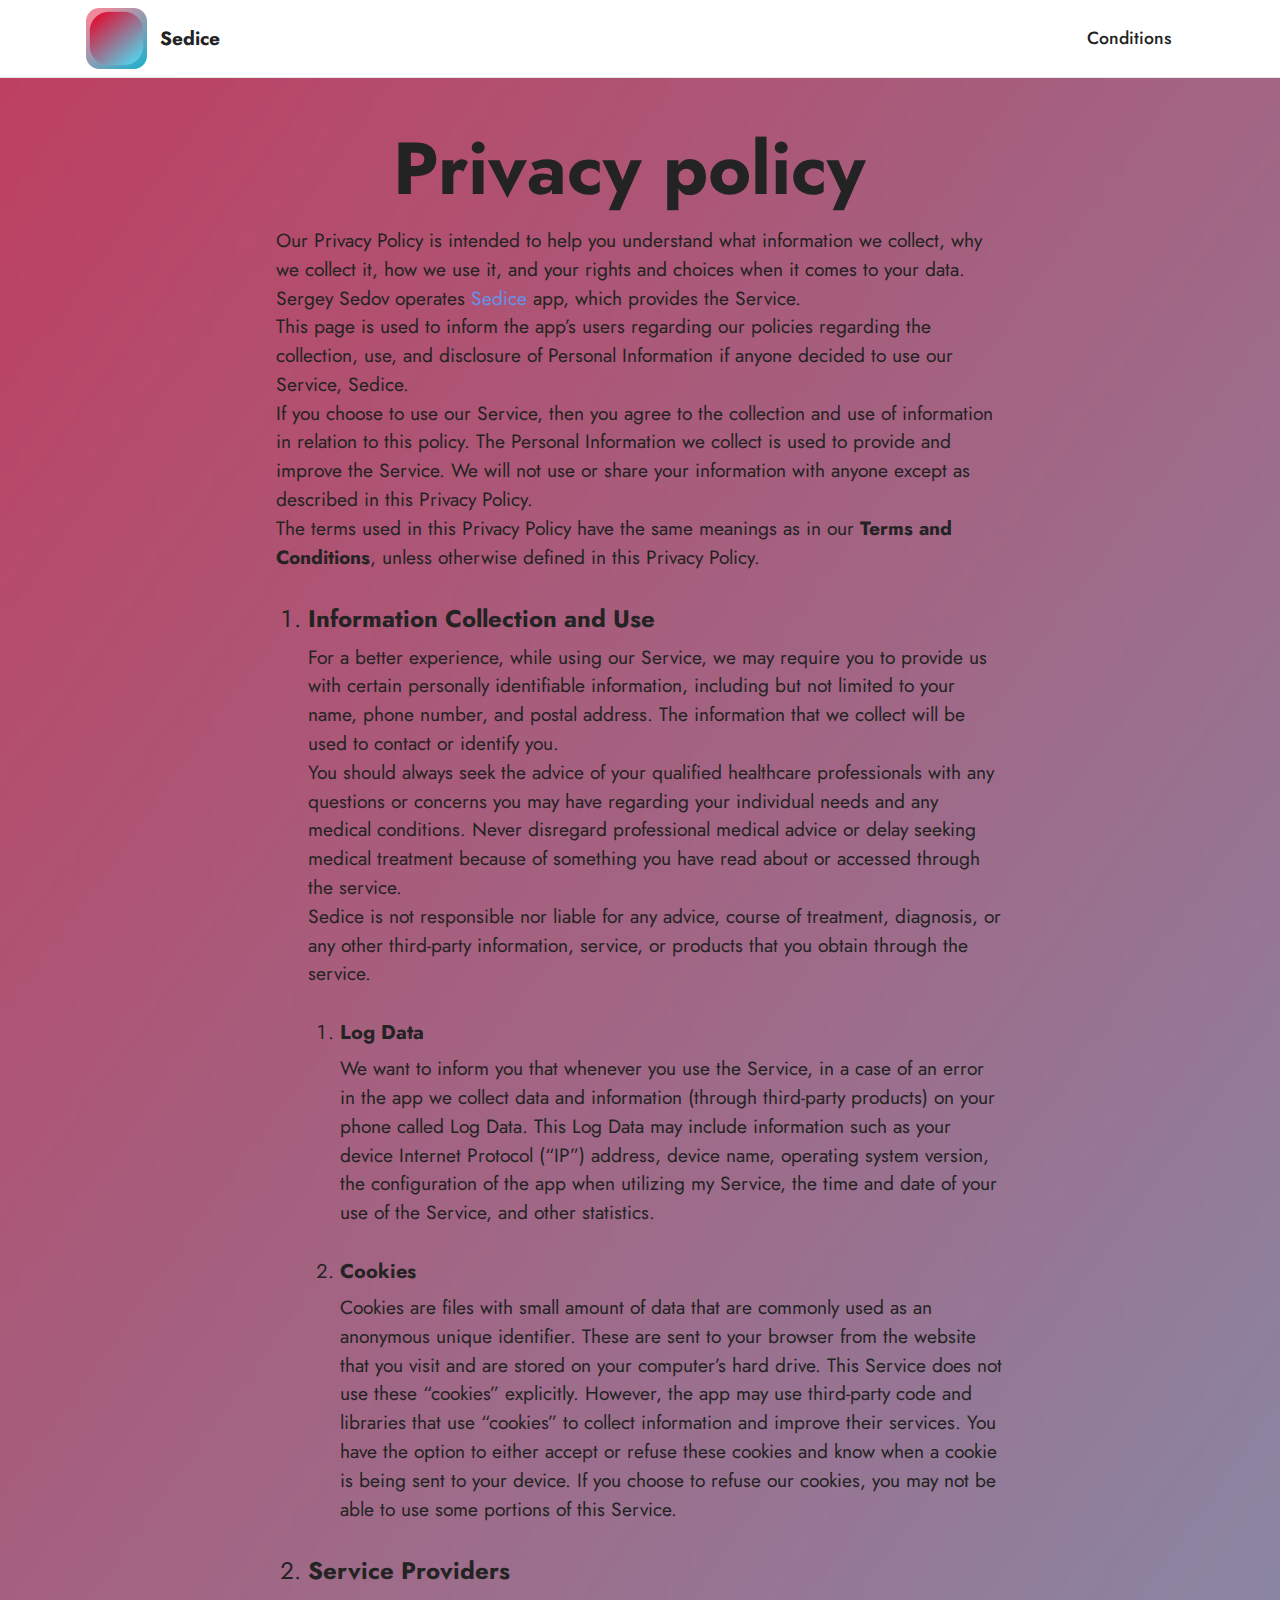
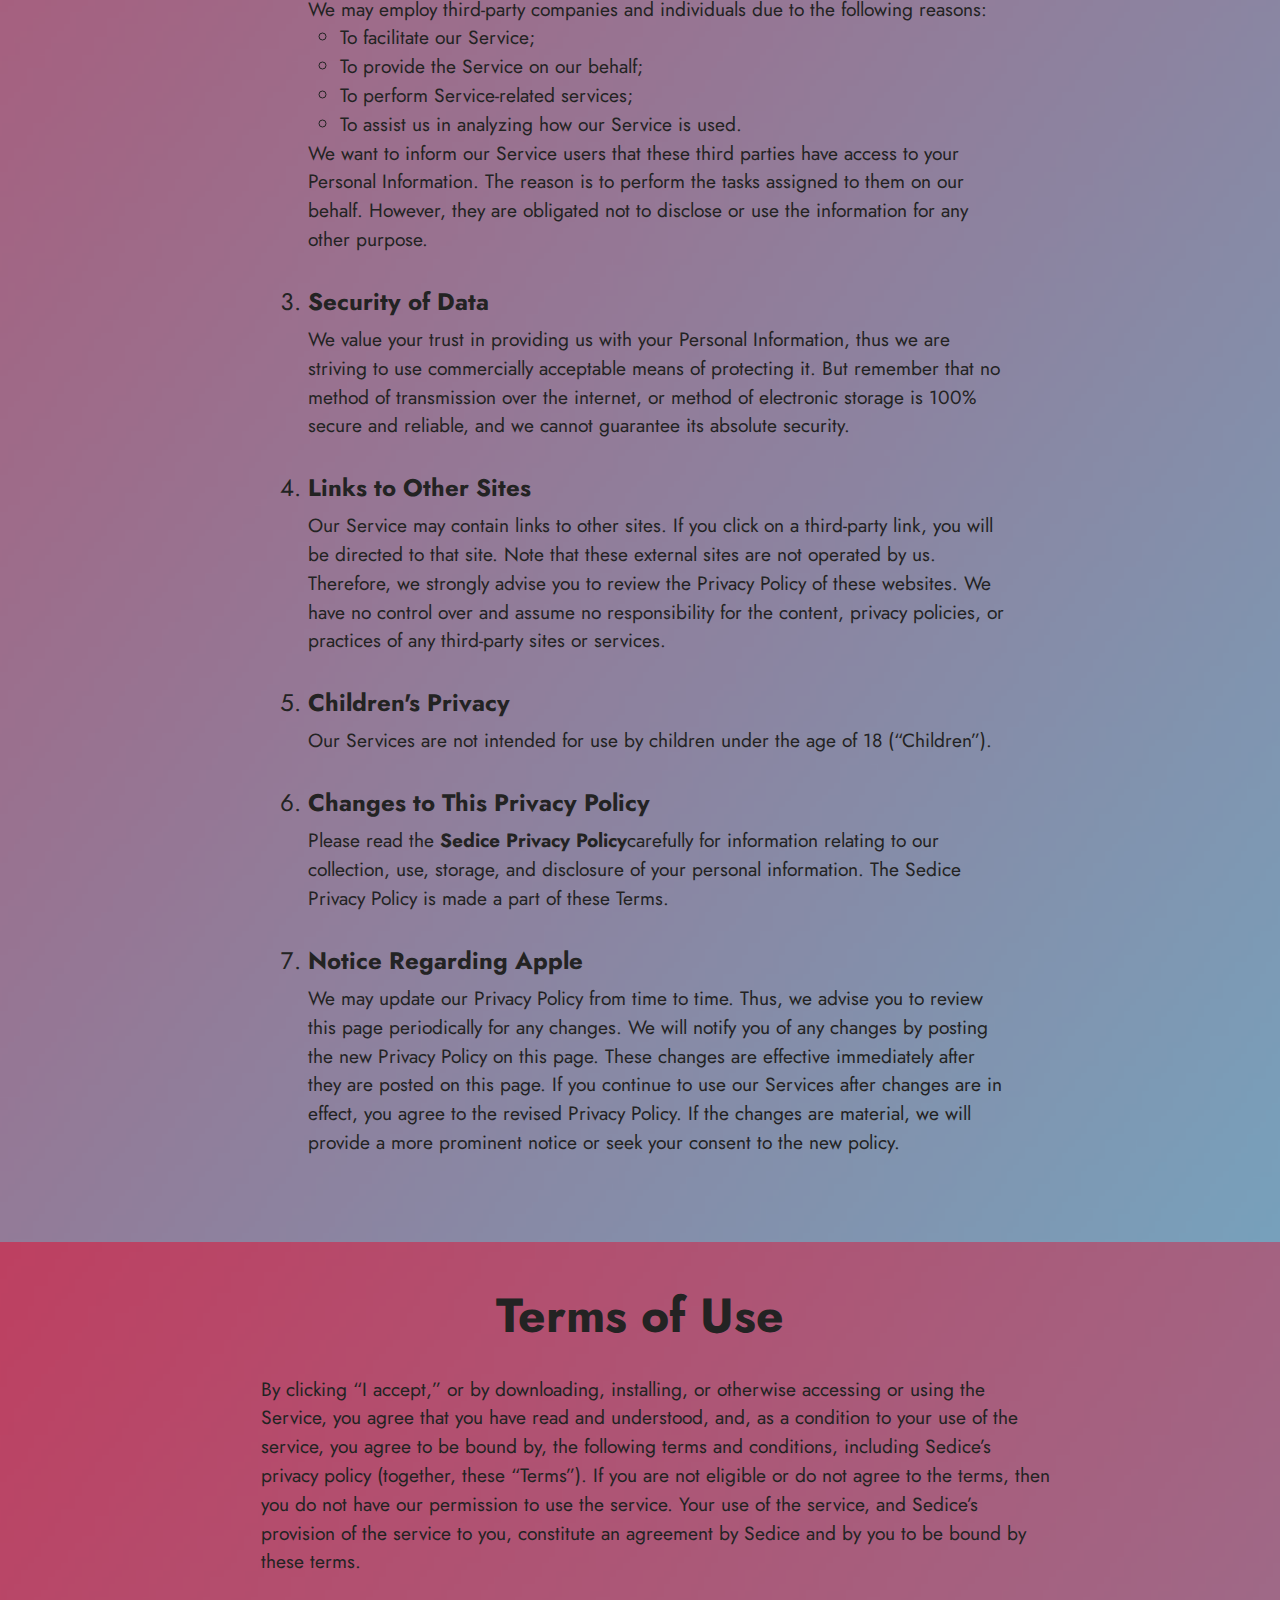
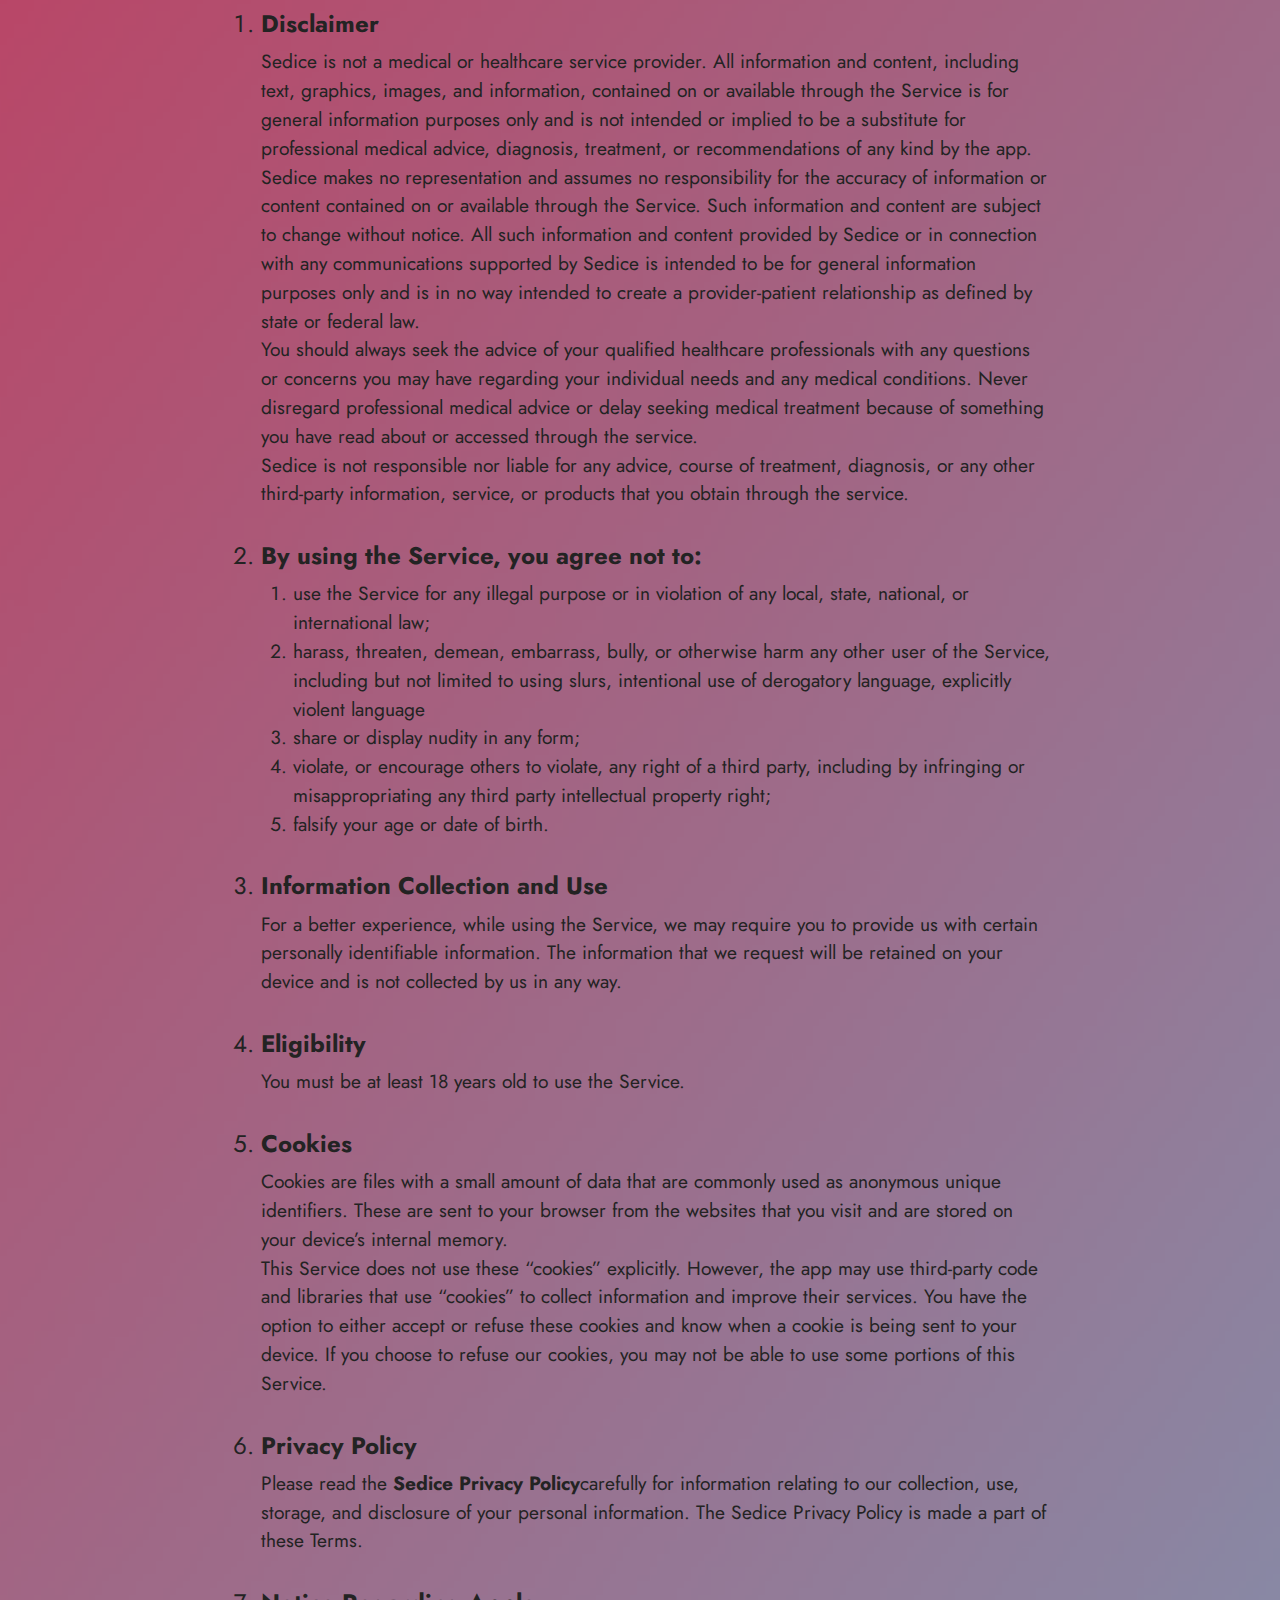
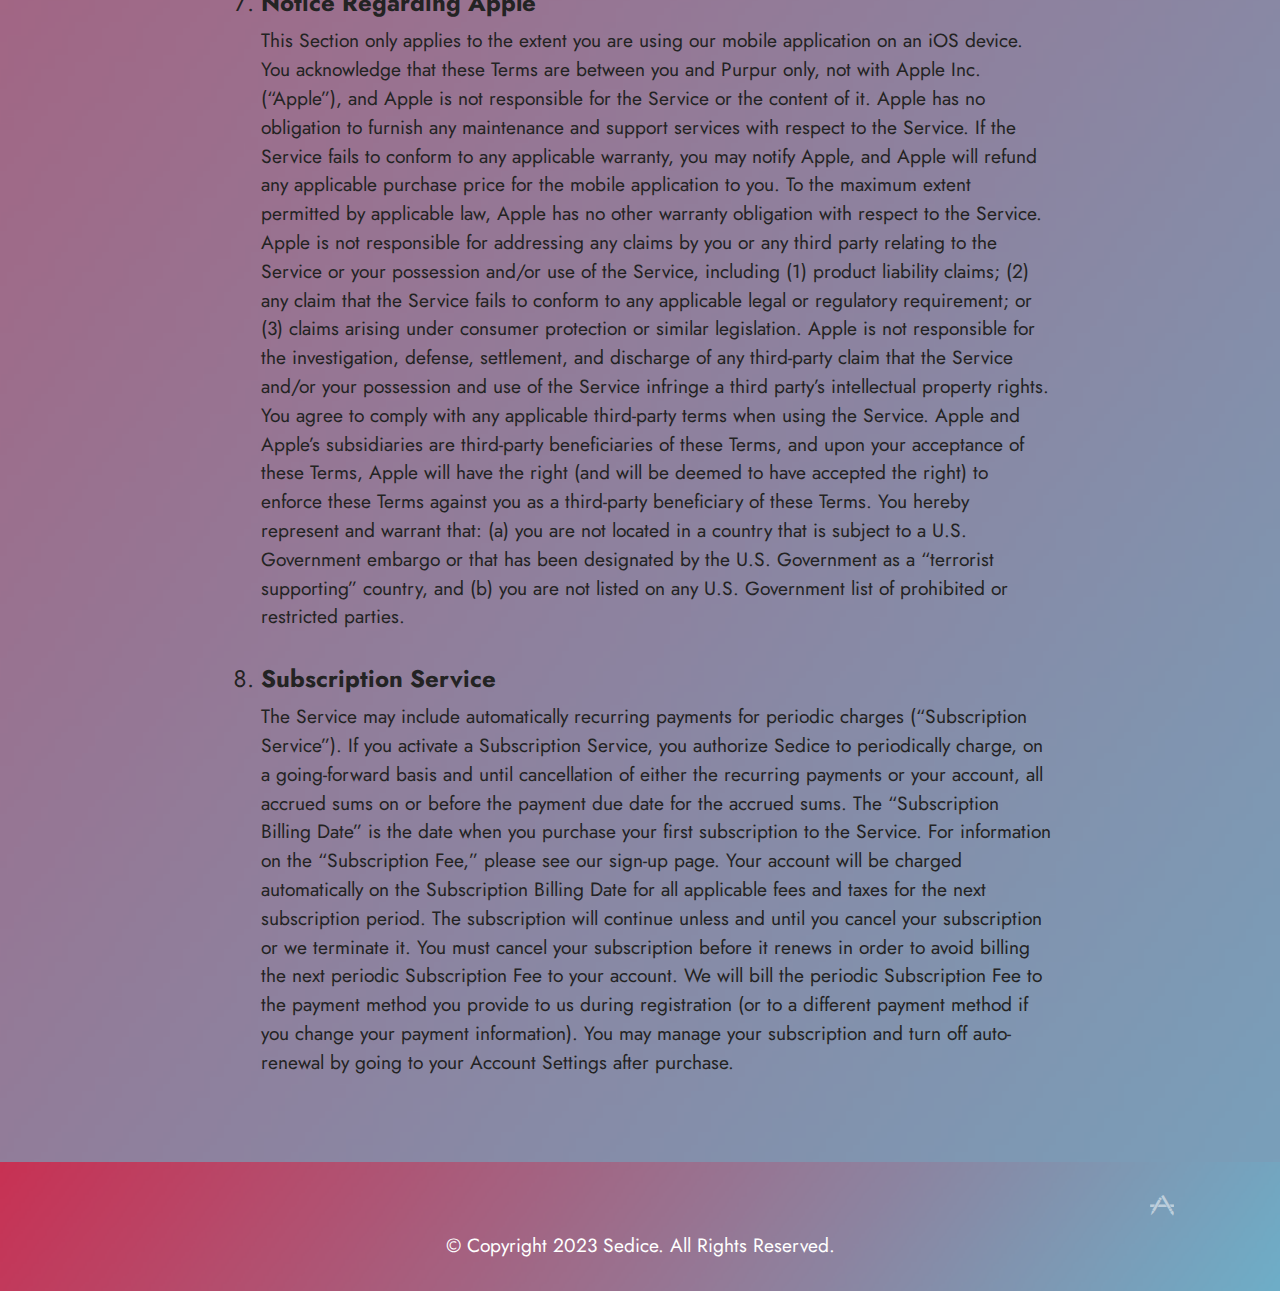
==== conditions.html @ 43616548 "add conditions" ====
<!DOCTYPE html>
<html  >
<head>
  <!-- Site made with Mobirise Website Builder v5.6.11, https://mobirise.com -->
  <meta charset="UTF-8">
  <meta http-equiv="X-UA-Compatible" content="IE=edge">
  <meta name="generator" content="Mobirise v5.6.11, mobirise.com">
  <meta name="twitter:card" content="summary_large_image"/>
  <meta name="twitter:image:src" content="">
  <meta property="og:image" content="">
  <meta name="twitter:title" content="Privacy">
  <meta name="viewport" content="width=device-width, initial-scale=1, minimum-scale=1">
  <link rel="shortcut icon" href="assets/images/appicon-128x128.png" type="image/x-icon">
  <meta name="description" content="">
  
  
  <title>Privacy</title>
  <link rel="stylesheet" href="assets/bootstrap/css/bootstrap.min.css">
  <link rel="stylesheet" href="assets/bootstrap/css/bootstrap-grid.min.css">
  <link rel="stylesheet" href="assets/bootstrap/css/bootstrap-reboot.min.css">
  <link rel="stylesheet" href="assets/parallax/jarallax.css">
  <link rel="stylesheet" href="assets/dropdown/css/style.css">
  <link rel="stylesheet" href="assets/socicon/css/styles.css">
  <link rel="stylesheet" href="assets/theme/css/style.css">
  <link rel="preload" href="https://fonts.googleapis.com/css?family=Jost:100,200,300,400,500,600,700,800,900,100i,200i,300i,400i,500i,600i,700i,800i,900i&display=swap" as="style" onload="this.onload=null;this.rel='stylesheet'">
  <noscript><link rel="stylesheet" href="https://fonts.googleapis.com/css?family=Jost:100,200,300,400,500,600,700,800,900,100i,200i,300i,400i,500i,600i,700i,800i,900i&display=swap"></noscript>
  <link rel="preload" as="style" href="assets/mobirise/css/mbr-additional.css"><link rel="stylesheet" href="assets/mobirise/css/mbr-additional.css" type="text/css">
  
  
  
  
</head>
<body>
  
  <section data-bs-version="5.1" class="menu cid-tcrcqw1Xsy" once="menu" id="menu1-r">
    
    <nav class="navbar navbar-dropdown navbar-fixed-top navbar-expand-lg">
        <div class="container">
            <div class="navbar-brand">
                <span class="navbar-logo">
                    <a href="index.html#top">
                        <img src="assets/images/appicon-121x121.png" alt="Mobirise Website Builder" style="height: 3.8rem;">
                    </a>
                </span>
                <span class="navbar-caption-wrap"><a class="navbar-caption text-black text-primary display-7" href="index.html">Sedice</a></span>
            </div>
            <button class="navbar-toggler" type="button" data-toggle="collapse" data-bs-toggle="collapse" data-target="#navbarSupportedContent" data-bs-target="#navbarSupportedContent" aria-controls="navbarNavAltMarkup" aria-expanded="false" aria-label="Toggle navigation">
                <div class="hamburger">
                    <span></span>
                    <span></span>
                    <span></span>
                    <span></span>
                </div>
            </button>
            <div class="collapse navbar-collapse" id="navbarSupportedContent">
                <ul class="navbar-nav nav-dropdown nav-right" data-app-modern-menu="true"><li class="nav-item"><a class="nav-link link text-black text-primary show display-4" href="conditions.html">Conditions<br></a></li></ul>
            </div>
        </div>
    </nav>

</section>

<section data-bs-version="5.1" class="header1 cid-tcrcqv8n0r mbr-fullscreen mbr-parallax-background" id="header1-p">
    <div class="align-center container">
        <div class="row justify-content-center">
            <div class="col-12 col-lg-8">
                <h1 class="mbr-section-title mbr-fonts-style mb-3 display-1"><br><strong>Privacy policy&nbsp;</strong></h1>
                
                <!-- <p class="mbr-text mbr-fonts-style display-7">The App don`t use and save user data. </p> -->
                <p class="mbr-section-subtitle align-left mbr-fonts-style mb-4 display-7">
                    Our Privacy Policy is intended to help you understand what information we collect, why we collect it, how we use it, and your rights and choices when it comes to your data. <br>

                    Sergey Sedov operates <a href="https://apps.apple.com/ru/app/sedice/id1617848651"> Sedice</a> app, which provides the Service.<br>
                    This page is used to inform the app’s users regarding our policies regarding the collection, use, and disclosure of Personal Information if anyone decided to use our Service, Sedice.<br>
                    If you choose to use our Service, then you agree to the collection and use of information in relation to this policy. The Personal Information we collect is used to provide and improve the Service. We will not use or share your information with anyone except as described in this Privacy Policy.<br>

                The terms used in this Privacy Policy have the same meanings as in our <strong>Terms and Conditions</strong>, unless otherwise defined in this Privacy Policy.</p>

                <ol>

                <h4 class="mbr-section-subtitle align-left mbr-fonts-style mb-6 display-9"><li><strong>Information Collection and Use</strong></li></h4>
                <h4 class="mbr-section-subtitle align-left mbr-fonts-style mb-4 display-7">For a better experience, while using our Service, we may require you to provide us with certain personally identifiable information, including but not limited to your name, phone number, and postal address. The information that we collect will be used to contact or identify you.<br>

                You should always seek the advice of your qualified healthcare professionals with any questions or concerns you may have regarding your individual needs and any medical conditions. Never disregard professional medical advice or delay seeking medical treatment because of something you have read about or accessed through the service.<br>

                Sedice is not responsible nor liable for any advice, course of treatment, diagnosis, or any other third-party information, service, or products that you obtain through the service.
                </h4>

                <ol>
                
                <h5 class="mbr-section-subtitle align-left mbr-fonts-style mb-6 display-9"><li><strong>Log Data</strong></li></h5>
                <h5 class="mbr-section-subtitle align-left mbr-fonts-style mb-4 display-7">
                    We want to inform you that whenever you use the Service, in a case of an error in the app we collect data and information (through third-party products) on your phone called Log Data. This Log Data may include information such as your device Internet Protocol (“IP”) address, device name, operating system version, the configuration of the app when utilizing my Service, the time and date of your use of the Service, and other statistics.
                </h5>
        
                <h5 class="mbr-section-subtitle align-left mbr-fonts-style mb-6 display-9"><li><strong>Cookies</strong></li></h5>
                <h5 class="mbr-section-subtitle align-left mbr-fonts-style mb-4 display-7">
                    Cookies are files with small amount of data that are commonly used as an anonymous unique identifier. These are sent to your browser from the website that you visit and are stored on your computer’s hard drive.

                    This Service does not use these “cookies” explicitly. However, the app may use third-party code and libraries that use “cookies” to collect information and improve their services. You have the option to either accept or refuse these cookies and know when a cookie is being sent to your device. If you choose to refuse our cookies, you may not be able to use some portions of this Service.
                </h5>
                </ol></li>


                <h4 class="mbr-section-subtitle align-left mbr-fonts-style mb-6 display-9"><li><strong>Service Providers</strong></li></h4>
                <h4 class="mbr-section-subtitle align-left mbr-fonts-style mb-4 display-7">
                    We may employ third-party companies and individuals due to the following reasons:
                    <ul>
                        <li>To facilitate our Service;</li>
                        <li>To provide the Service on our behalf;</li>
                        <li>To perform Service-related services;</li>
                        <li>To assist us in analyzing how our Service is used.</li>
                    </ul>

                    We want to inform our Service users that these third parties have access to your Personal Information. The reason is to perform the tasks assigned to them on our behalf. However, they are obligated not to disclose or use the information for any other purpose.
                </h4>

                <h4 class="mbr-section-subtitle align-left mbr-fonts-style mb-6 display-9"><li><strong>Security of Data</strong></li></h4>
                <h4 class="mbr-section-subtitle align-left mbr-fonts-style mb-4 display-7">
                   We value your trust in providing us with your Personal Information, thus we are striving to use commercially acceptable means of protecting it. But remember that no method of transmission over the internet, or method of electronic storage is 100% secure and reliable, and we cannot guarantee its absolute security.
                </h4>

                <h4 class="mbr-section-subtitle align-left mbr-fonts-style mb-6 display-9"><li><strong>Links to Other Sites</strong></li></h4>
                <h4 class="mbr-section-subtitle align-left mbr-fonts-style mb-4 display-7">
                    Our Service may contain links to other sites. If you click on a third-party link, you will be directed to that site. Note that these external sites are not operated by us. Therefore, we strongly advise you to review the Privacy Policy of these websites. We have no control over and assume no responsibility for the content, privacy policies, or practices of any third-party sites or services.
                </h4>

                <h4 class="mbr-section-subtitle align-left mbr-fonts-style mb-6 display-9"><li><strong>Children's Privacy</strong></li></h4>
                <h4 class="mbr-section-subtitle align-left mbr-fonts-style mb-4 display-7">
                    Our Services are not intended for use by children under the age of 18 (“Children”).
                </h4>

                <h4 class="mbr-section-subtitle align-left mbr-fonts-style mb-6 display-9"><li><strong>Changes to This Privacy Policy</strong></li></h4>
                <h4 class="mbr-section-subtitle align-left mbr-fonts-style mb-4 display-7">
                    Please read the <strong>Sedice Privacy Policy</strong>carefully for information relating to our collection, use, storage, and disclosure of your personal information. The Sedice Privacy Policy is made a part of these Terms.
                </h4>

                <h4 class="mbr-section-subtitle align-left mbr-fonts-style mb-6 display-9"><li><strong>Notice Regarding Apple</strong></li></h4>
                <h4 class="mbr-section-subtitle align-left mbr-fonts-style mb-4 display-7">
                   We may update our Privacy Policy from time to time. Thus, we advise you to review this page periodically for any changes. We will notify you of any changes by posting the new Privacy Policy on this page. These changes are effective immediately after they are posted on this page. If you continue to use our Services after changes are in effect, you agree to the revised Privacy Policy. If the changes are material, we will provide a more prominent notice or seek your consent to the new policy.
                </h4>
            </ol>
            </div>
        </div>
    </div>
</section>


<section data-bs-version="5.1" class="header1 cid-tcrcqv8n0r mbr-fullscreen mbr-parallax-background" id="header2-p">
    <div class="align-left container">
        <div class="row justify-content-center">
            <div class="title col-12 col-md-9">
                <h3 class="mbr-section-title mbr-fonts-style align-center mb-4 display-2"><strong>Terms of Use</strong></h3>
                <ol>

                <h4 class="mbr-section-subtitle align-left mbr-fonts-style mb-4 display-7">By clicking “I accept,” or by downloading, installing, or otherwise accessing or using the Service, you agree that you have read and understood, and, as a condition to your use of the service, you agree to be bound by, the following terms and conditions, including Sedice’s privacy policy (together, these “Terms”). If you are not eligible or do not agree to the terms, then you do not have our permission to use the service. Your use of the service, and Sedice’s provision of the service to you, constitute an agreement by Sedice and by you to be bound by these terms.&nbsp;</h4>

                <h4 class="mbr-section-subtitle align-left mbr-fonts-style mb-6 display-9"><li><strong>Disclaimer</strong></li></h4>

                <h4 class="mbr-section-subtitle align-left mbr-fonts-style mb-4 display-7">Sedice is not a medical or healthcare service provider. All information and content, including text, graphics, images, and information, contained on or available through the Service is for general information purposes only and is not intended or implied to be a substitute for professional medical advice, diagnosis, treatment, or recommendations of any kind by the app. Sedice makes no representation and assumes no responsibility for the accuracy of information or content contained on or available through the Service. Such information and content are subject to change without notice. All such information and content provided by Sedice or in connection with any communications supported by Sedice is intended to be for general information purposes only and is in no way intended to create a provider-patient relationship as defined by state or federal law.<br>

                You should always seek the advice of your qualified healthcare professionals with any questions or concerns you may have regarding your individual needs and any medical conditions. Never disregard professional medical advice or delay seeking medical treatment because of something you have read about or accessed through the service.<br>

                Sedice is not responsible nor liable for any advice, course of treatment, diagnosis, or any other third-party information, service, or products that you obtain through the service.
                </h4>


                <h4 class="mbr-section-subtitle align-left mbr-fonts-style mb-6 display-9"><li><strong>By using the Service, you agree not to:</strong></li></h4>
                <h4 class="mbr-section-subtitle align-left mbr-fonts-style mb-4 display-7">
                    <ol>
                        <li>use the Service for any illegal purpose or in violation of any local, state, national, or international law;</li>
                        <li>harass, threaten, demean, embarrass, bully, or otherwise harm any other user of the Service, including but not limited to using slurs, intentional use of derogatory language, explicitly violent language</li>
                        <li>share or display nudity in any form; </li>
                        <li>violate, or encourage others to violate, any right of a third party, including by infringing or misappropriating any third party intellectual property right;</li>
                        <li>falsify your age or date of birth.</li>
                    </ol>
                </h4>

                <h4 class="mbr-section-subtitle align-left mbr-fonts-style mb-6 display-9"><li><strong>Information Collection and Use</strong></li></h4>
                <h4 class="mbr-section-subtitle align-left mbr-fonts-style mb-4 display-7">
                    For a better experience, while using the Service, we may require you to provide us with certain personally identifiable information. The information that we request will be retained on your device and is not collected by us in any way.
                </h4>

                <h4 class="mbr-section-subtitle align-left mbr-fonts-style mb-6 display-9"><li><strong>Eligibility</strong></li></h4>
                <h4 class="mbr-section-subtitle align-left mbr-fonts-style mb-4 display-7">
                    You must be at least 18 years old to use the Service.
                </h4>

                <h4 class="mbr-section-subtitle align-left mbr-fonts-style mb-6 display-9"><li><strong>Cookies</strong></li></h4>
                <h4 class="mbr-section-subtitle align-left mbr-fonts-style mb-4 display-7">
                    Cookies are files with a small amount of data that are commonly used as anonymous unique identifiers. These are sent to your browser from the websites that you visit and are stored on your device’s internal memory.<br>

                    This Service does not use these “cookies” explicitly. However, the app may use third-party code and libraries that use “cookies” to collect information and improve their services. You have the option to either accept or refuse these cookies and know when a cookie is being sent to your device. If you choose to refuse our cookies, you may not be able to use some portions of this Service.
                </h4>

                <h4 class="mbr-section-subtitle align-left mbr-fonts-style mb-6 display-9"><li><strong>Privacy Policy</strong></li></h4>
                <h4 class="mbr-section-subtitle align-left mbr-fonts-style mb-4 display-7">
                    Please read the <strong>Sedice Privacy Policy</strong>carefully for information relating to our collection, use, storage, and disclosure of your personal information. The Sedice Privacy Policy is made a part of these Terms.
                </h4>

                <h4 class="mbr-section-subtitle align-left mbr-fonts-style mb-6 display-9"><li><strong>Notice Regarding Apple</strong></li></h4>
                <h4 class="mbr-section-subtitle align-left mbr-fonts-style mb-4 display-7">
                   This Section only applies to the extent you are using our mobile application on an iOS device. You acknowledge that these Terms are between you and Purpur only, not with Apple Inc. (“Apple”), and Apple is not responsible for the Service or the content of it. Apple has no obligation to furnish any maintenance and support services with respect to the Service. If the Service fails to conform to any applicable warranty, you may notify Apple, and Apple will refund any applicable purchase price for the mobile application to you. To the maximum extent permitted by applicable law, Apple has no other warranty obligation with respect to the Service. Apple is not responsible for addressing any claims by you or any third party relating to the Service or your possession and/or use of the Service, including (1) product liability claims; (2) any claim that the Service fails to conform to any applicable legal or regulatory requirement; or (3) claims arising under consumer protection or similar legislation. Apple is not responsible for the investigation, defense, settlement, and discharge of any third-party claim that the Service and/or your possession and use of the Service infringe a third party’s intellectual property rights. You agree to comply with any applicable third-party terms when using the Service. Apple and Apple’s subsidiaries are third-party beneficiaries of these Terms, and upon your acceptance of these Terms, Apple will have the right (and will be deemed to have accepted the right) to enforce these Terms against you as a third-party beneficiary of these Terms. You hereby represent and warrant that: (a) you are not located in a country that is subject to a U.S. Government embargo or that has been designated by the U.S. Government as a “terrorist supporting” country, and (b) you are not listed on any U.S. Government list of prohibited or restricted parties.
                </h4>

                <h4 class="mbr-section-subtitle align-left mbr-fonts-style mb-6 display-9"><li><strong>Subscription Service</strong></li></h4>
                <h4 class="mbr-section-subtitle align-left mbr-fonts-style mb-4 display-7">
                   The Service may include automatically recurring payments for periodic charges (“Subscription Service”). If you activate a Subscription Service, you authorize Sedice to periodically charge, on a going-forward basis and until cancellation of either the recurring payments or your account, all accrued sums on or before the payment due date for the accrued sums. The “Subscription Billing Date” is the date when you purchase your first subscription to the Service. For information on the “Subscription Fee,” please see our sign-up page. Your account will be charged automatically on the Subscription Billing Date for all applicable fees and taxes for the next subscription period. The subscription will continue unless and until you cancel your subscription or we terminate it. You must cancel your subscription before it renews in order to avoid billing the next periodic Subscription Fee to your account. We will bill the periodic Subscription Fee to the payment method you provide to us during registration (or to a different payment method if you change your payment information). You may manage your subscription and turn off auto-renewal by going to your Account Settings after purchase.
                </h4>
            </ol>


    
            </div>
        </div>
    </div>
</section>

<!-- <section data-bs-version="5.1" class="share3 cid-tcrcqwqplO" id="share3-s">
    <div class="container">
        <div class="media-container-row">
            <div class="col-12">
                <h3 class="mbr-section-title align-center mb-3 mbr-fonts-style display-2">
                    <strong>Download App</strong></h3>
                <div class="social-list align-center">
                   
                    <a class="iconfont-wrapper bg-facebook m-2 " target="_blank" href="https://apps.apple.com/ru/app/sedice/id1617848651">
                            <span class="socicon-appstore socicon" style=""></span>
                     </a>
                </div>
            </div>
        </div>
    </div>
</section>
 -->
<section data-bs-version="5.1" class="footer3 cid-s48P1Icc8J mbr-parallax-background" once="footers" id="footer3-i">
    <div class="container">
        <div class="media-container-row align-center mbr-white">
            <div class="row social-row">
                <div class="social-list align-right pb-2">
                <div class="soc-item">
                        <a href="https://apps.apple.com/ru/app/sedice/id1617848651" target="_blank">
                            <span class="mbr-iconfont mbr-iconfont-social socicon-appstore socicon"></span>
                        </a>
                    </div>
                </div>
            </div>
            <div class="row row-copirayt">
                <p class="mbr-text mb-0 mbr-fonts-style mbr-white align-center display-7">
                    © Copyright 2023 Sedice. All Rights Reserved.
                </p>
            </div>
        </div>
    </div>
</section>

<script src="assets/bootstrap/js/bootstrap.bundle.min.js"></script>  
<script src="assets/parallax/jarallax.js"></script>  
<script src="assets/smoothscroll/smooth-scroll.js"></script>  
<script src="assets/ytplayer/index.js"></script>  
<script src="assets/dropdown/js/navbar-dropdown.js"></script>    
  
</body>
</html>
---- assets/parallax/jarallax.css ----
.jarallax {
    position: relative;
    z-index: 0;
}
.jarallax > .jarallax-img {
    position: absolute;
    object-fit: cover;
    /* support for plugin https://github.com/bfred-it/object-fit-images */
    font-family: 'object-fit: cover;';
    top: 0;
    left: 0;
    width: 100%;
    height: 100%;
    z-index: -1;
}
---- assets/dropdown/css/style.css ----
.navbar-dropdown {
  left: 0;
  padding: 0;
  position: absolute;
  right: 0;
  top: 0;
  transition: all 0.45s ease;
  z-index: 1030;
  background: #282828; }
  .navbar-dropdown .navbar-logo {
    margin-right: 0.8rem;
    transition: margin 0.3s ease-in-out;
    vertical-align: middle; }
    .navbar-dropdown .navbar-logo img {
      height: 3.125rem;
      transition: all 0.3s ease-in-out; }
    .navbar-dropdown .navbar-logo.mbr-iconfont {
      font-size: 3.125rem;
      line-height: 3.125rem; }
  .navbar-dropdown .navbar-caption {
    font-weight: 700;
    white-space: normal;
    vertical-align: -4px;
    line-height: 3.125rem !important; }
    .navbar-dropdown .navbar-caption, .navbar-dropdown .navbar-caption:hover {
      color: inherit;
      text-decoration: none; }
  .navbar-dropdown .mbr-iconfont + .navbar-caption {
    vertical-align: -1px; }
  .navbar-dropdown.navbar-fixed-top {
    position: fixed; }
  .navbar-dropdown .navbar-brand span {
    vertical-align: -4px; }
  .navbar-dropdown.bg-color.transparent {
    background: none; }
  .navbar-dropdown.navbar-short .navbar-brand {
    padding: 0.625rem 0; }
    .navbar-dropdown.navbar-short .navbar-brand span {
      vertical-align: -1px; }
  .navbar-dropdown.navbar-short .navbar-caption {
    line-height: 2.375rem !important;
    vertical-align: -2px; }
  .navbar-dropdown.navbar-short .navbar-logo {
    margin-right: 0.5rem; }
    .navbar-dropdown.navbar-short .navbar-logo img {
      height: 2.375rem; }
    .navbar-dropdown.navbar-short .navbar-logo.mbr-iconfont {
      font-size: 2.375rem;
      line-height: 2.375rem; }
  .navbar-dropdown.navbar-short .mbr-table-cell {
    height: 3.625rem; }
  .navbar-dropdown .navbar-close {
    left: 0.6875rem;
    position: fixed;
    top: 0.75rem;
    z-index: 1000; }
  .navbar-dropdown .hamburger-icon {
    content: "";
    display: inline-block;
    vertical-align: middle;
    width: 16px;
    -webkit-box-shadow: 0 -6px 0 1px #282828,0 0 0 1px #282828,0 6px 0 1px #282828;
    -moz-box-shadow: 0 -6px 0 1px #282828,0 0 0 1px #282828,0 6px 0 1px #282828;
    box-shadow: 0 -6px 0 1px #282828,0 0 0 1px #282828,0 6px 0 1px #282828; }

.dropdown-menu .dropdown-toggle[data-toggle="dropdown-submenu"]::after {
  border-bottom: 0.35em solid transparent;
  border-left: 0.35em solid;
  border-right: 0;
  border-top: 0.35em solid transparent;
  margin-left: 0.3rem; }

.dropdown-menu .dropdown-item:focus {
  outline: 0; }

.nav-dropdown {
  font-size: 0.75rem;
  font-weight: 500;
  height: auto !important; }
  .nav-dropdown .nav-btn {
    padding-left: 1rem; }
  .nav-dropdown .link {
    margin: .667em 1.667em;
    font-weight: 500;
    padding: 0;
    transition: color .2s ease-in-out; }
    .nav-dropdown .link.dropdown-toggle {
      margin-right: 2.583em; }
      .nav-dropdown .link.dropdown-toggle::after {
        margin-left: .25rem;
        border-top: 0.35em solid;
        border-right: 0.35em solid transparent;
        border-left: 0.35em solid transparent;
        border-bottom: 0; }
      .nav-dropdown .link.dropdown-toggle[aria-expanded="true"] {
        margin: 0;
        padding: 0.667em 3.263em  0.667em 1.667em; }
  .nav-dropdown .link::after,
  .nav-dropdown .dropdown-item::after {
    color: inherit; }
  .nav-dropdown .btn {
    font-size: 0.75rem;
    font-weight: 700;
    letter-spacing: 0;
    margin-bottom: 0;
    padding-left: 1.25rem;
    padding-right: 1.25rem; }
  .nav-dropdown .dropdown-menu {
    border-radius: 0;
    border: 0;
    left: 0;
    margin: 0;
    padding-bottom: 1.25rem;
    padding-top: 1.25rem;
    position: relative; }
  .nav-dropdown .dropdown-submenu {
    margin-left: 0.125rem;
    top: 0; }
  .nav-dropdown .dropdown-item {
    font-weight: 500;
    line-height: 2;
    padding: 0.3846em 4.615em 0.3846em 1.5385em;
    position: relative;
    transition: color .2s ease-in-out, background-color .2s ease-in-out; }
    .nav-dropdown .dropdown-item::after {
      margin-top: -0.3077em;
      position: absolute;
      right: 1.1538em;
      top: 50%; }
    .nav-dropdown .dropdown-item:focus, .nav-dropdown .dropdown-item:hover {
      background: none; }

@media (max-width: 767px) {
  .nav-dropdown.navbar-toggleable-sm {
    bottom: 0;
    display: none;
    left: 0;
    overflow-x: hidden;
    position: fixed;
    top: 0;
    transform: translateX(-100%);
    -ms-transform: translateX(-100%);
    -webkit-transform: translateX(-100%);
    width: 18.75rem;
    z-index: 999; } }
.nav-dropdown.navbar-toggleable-xl {
  bottom: 0;
  display: none;
  left: 0;
  overflow-x: hidden;
  position: fixed;
  top: 0;
  transform: translateX(-100%);
  -ms-transform: translateX(-100%);
  -webkit-transform: translateX(-100%);
  width: 18.75rem;
  z-index: 999; }

.nav-dropdown-sm {
  display: block !important;
  overflow-x: hidden;
  overflow: auto;
  padding-top: 3.875rem; }
  .nav-dropdown-sm::after {
    content: "";
    display: block;
    height: 3rem;
    width: 100%; }
  .nav-dropdown-sm.collapse.in ~ .navbar-close {
    display: block !important; }
  .nav-dropdown-sm.collapsing, .nav-dropdown-sm.collapse.in {
    transform: translateX(0);
    -ms-transform: translateX(0);
    -webkit-transform: translateX(0);
    transition: all 0.25s ease-out;
    -webkit-transition: all 0.25s ease-out;
    background: #282828; }
  .nav-dropdown-sm.collapsing[aria-expanded="false"] {
    transform: translateX(-100%);
    -ms-transform: translateX(-100%);
    -webkit-transform: translateX(-100%); }
  .nav-dropdown-sm .nav-item {
    display: block;
    margin-left: 0 !important;
    padding-left: 0; }
  .nav-dropdown-sm .link,
  .nav-dropdown-sm .dropdown-item {
    border-top: 1px dotted rgba(255, 255, 255, 0.1);
    font-size: 0.8125rem;
    line-height: 1.6;
    margin: 0 !important;
    padding: 0.875rem 2.4rem 0.875rem 1.5625rem !important;
    position: relative;
    white-space: normal; }
    .nav-dropdown-sm .link:focus, .nav-dropdown-sm .link:hover,
    .nav-dropdown-sm .dropdown-item:focus,
    .nav-dropdown-sm .dropdown-item:hover {
      background: rgba(0, 0, 0, 0.2) !important;
      color: #c0a375; }
  .nav-dropdown-sm .nav-btn {
    position: relative;
    padding: 1.5625rem 1.5625rem 0 1.5625rem; }
    .nav-dropdown-sm .nav-btn::before {
      border-top: 1px dotted rgba(255, 255, 255, 0.1);
      content: "";
      left: 0;
      position: absolute;
      top: 0;
      width: 100%; }
    .nav-dropdown-sm .nav-btn + .nav-btn {
      padding-top: 0.625rem; }
      .nav-dropdown-sm .nav-btn + .nav-btn::before {
        display: none; }
  .nav-dropdown-sm .btn {
    padding: 0.625rem 0; }
  .nav-dropdown-sm .dropdown-toggle[data-toggle="dropdown-submenu"]::after {
    margin-left: .25rem;
    border-top: 0.35em solid;
    border-right: 0.35em solid transparent;
    border-left: 0.35em solid transparent;
    border-bottom: 0; }
  .nav-dropdown-sm .dropdown-toggle[data-toggle="dropdown-submenu"][aria-expanded="true"]::after {
    border-top: 0;
    border-right: 0.35em solid transparent;
    border-left: 0.35em solid transparent;
    border-bottom: 0.35em solid; }
  .nav-dropdown-sm .dropdown-menu {
    margin: 0;
    padding: 0;
    position: relative;
    top: 0;
    left: 0;
    width: 100%;
    border: 0;
    float: none;
    border-radius: 0;
    background: none; }
  .nav-dropdown-sm .dropdown-submenu {
    left: 100%;
    margin-left: 0.125rem;
    margin-top: -1.25rem;
    top: 0; }

.navbar-toggleable-sm .nav-dropdown .dropdown-menu {
  position: absolute; }

.navbar-toggleable-sm .nav-dropdown .dropdown-submenu {
  left: 100%;
  margin-left: 0.125rem;
  margin-top: -1.25rem;
  top: 0; }

.navbar-toggleable-sm.opened .nav-dropdown .dropdown-menu {
  position: relative; }

.navbar-toggleable-sm.opened .nav-dropdown .dropdown-submenu {
  left: 0;
  margin-left: 00rem;
  margin-top: 0rem;
  top: 0; }

.is-builder .nav-dropdown.collapsing {
  transition: none !important; }
---- assets/socicon/css/styles.css ----
@charset "UTF-8";

@font-face {
  font-family: 'Socicon';
  src:  url('../fonts/socicon.eot');
  src:  url('../fonts/socicon.eot?#iefix') format('embedded-opentype'),
    url('../fonts/socicon.woff2') format('woff2'),
    url('../fonts/socicon.ttf') format('truetype'),
    url('../fonts/socicon.woff') format('woff'),
    url('../fonts/socicon.svg#socicon') format('svg');
  font-weight: normal;
  font-style: normal;
  font-display: swap;
}

[data-icon]:before {
  font-family: "socicon" !important;
  content: attr(data-icon);
  font-style: normal !important;
  font-weight: normal !important;
  font-variant: normal !important;
  text-transform: none !important;
  speak: none;
  line-height: 1;
  -webkit-font-smoothing: antialiased;
  -moz-osx-font-smoothing: grayscale;
}

[class^="socicon-"], [class*=" socicon-"] {
  /* use !important to prevent issues with browser extensions that change fonts */
  font-family: 'Socicon' !important;
  speak: none;
  font-style: normal;
  font-weight: normal;
  font-variant: normal;
  text-transform: none;
  line-height: 1;

  /* Better Font Rendering =========== */
  -webkit-font-smoothing: antialiased;
  -moz-osx-font-smoothing: grayscale;
}

.socicon-eitaa:before {
  content: "\e97c";
}
.socicon-soroush:before {
  content: "\e97d";
}
.socicon-bale:before {
  content: "\e97e";
}
.socicon-zazzle:before {
  content: "\e97b";
}
.socicon-society6:before {
  content: "\e97a";
}
.socicon-redbubble:before {
  content: "\e979";
}
.socicon-avvo:before {
  content: "\e978";
}
.socicon-stitcher:before {
  content: "\e977";
}
.socicon-googlehangouts:before {
  content: "\e974";
}
.socicon-dlive:before {
  content: "\e975";
}
.socicon-vsco:before {
  content: "\e976";
}
.socicon-flipboard:before {
  content: "\e973";
}
.socicon-ubuntu:before {
  content: "\e958";
}
.socicon-artstation:before {
  content: "\e959";
}
.socicon-invision:before {
  content: "\e95a";
}
.socicon-torial:before {
  content: "\e95b";
}
.socicon-collectorz:before {
  content: "\e95c";
}
.socicon-seenthis:before {
  content: "\e95d";
}
.socicon-googleplaymusic:before {
  content: "\e95e";
}
.socicon-debian:before {
  content: "\e95f";
}
.socicon-filmfreeway:before {
  content: "\e960";
}
.socicon-gnome:before {
  content: "\e961";
}
.socicon-itchio:before {
  content: "\e962";
}
.socicon-jamendo:before {
  content: "\e963";
}
.socicon-mix:before {
  content: "\e964";
}
.socicon-sharepoint:before {
  content: "\e965";
}
.socicon-tinder:before {
  content: "\e966";
}
.socicon-windguru:before {
  content: "\e967";
}
.socicon-cdbaby:before {
  content: "\e968";
}
.socicon-elementaryos:before {
  content: "\e969";
}
.socicon-stage32:before {
  content: "\e96a";
}
.socicon-tiktok:before {
  content: "\e96b";
}
.socicon-gitter:before {
  content: "\e96c";
}
.socicon-letterboxd:before {
  content: "\e96d";
}
.socicon-threema:before {
  content: "\e96e";
}
.socicon-splice:before {
  content: "\e96f";
}
.socicon-metapop:before {
  content: "\e970";
}
.socicon-naver:before {
  content: "\e971";
}
.socicon-remote:before {
  content: "\e972";
}
.socicon-internet:before {
  content: "\e957";
}
.socicon-moddb:before {
  content: "\e94b";
}
.socicon-indiedb:before {
  content: "\e94c";
}
.socicon-traxsource:before {
  content: "\e94d";
}
.socicon-gamefor:before {
  content: "\e94e";
}
.socicon-pixiv:before {
  content: "\e94f";
}
.socicon-myanimelist:before {
  content: "\e950";
}
.socicon-blackberry:before {
  content: "\e951";
}
.socicon-wickr:before {
  content: "\e952";
}
.socicon-spip:before {
  content: "\e953";
}
.socicon-napster:before {
  content: "\e954";
}
.socicon-beatport:before {
  content: "\e955";
}
.socicon-hackerone:before {
  content: "\e956";
}
.socicon-hackernews:before {
  content: "\e946";
}
.socicon-smashwords:before {
  content: "\e947";
}
.socicon-kobo:before {
  content: "\e948";
}
.socicon-bookbub:before {
  content: "\e949";
}
.socicon-mailru:before {
  content: "\e94a";
}
.socicon-gitlab:before {
  content: "\e945";
}
.socicon-instructables:before {
  content: "\e944";
}
.socicon-portfolio:before {
  content: "\e943";
}
.socicon-codered:before {
  content: "\e940";
}
.socicon-origin:before {
  content: "\e941";
}
.socicon-nextdoor:before {
  content: "\e942";
}
.socicon-udemy:before {
  content: "\e93f";
}
.socicon-livemaster:before {
  content: "\e93e";
}
.socicon-crunchbase:before {
  content: "\e93b";
}
.socicon-homefy:before {
  content: "\e93c";
}
.socicon-calendly:before {
  content: "\e93d";
}
.socicon-realtor:before {
  content: "\e90f";
}
.socicon-tidal:before {
  content: "\e910";
}
.socicon-qobuz:before {
  content: "\e911";
}
.socicon-natgeo:before {
  content: "\e912";
}
.socicon-mastodon:before {
  content: "\e913";
}
.socicon-unsplash:before {
  content: "\e914";
}
.socicon-homeadvisor:before {
  content: "\e915";
}
.socicon-angieslist:before {
  content: "\e916";
}
.socicon-codepen:before {
  content: "\e917";
}
.socicon-slack:before {
  content: "\e918";
}
.socicon-openaigym:before {
  content: "\e919";
}
.socicon-logmein:before {
  content: "\e91a";
}
.socicon-fiverr:before {
  content: "\e91b";
}
.socicon-gotomeeting:before {
  content: "\e91c";
}
.socicon-aliexpress:before {
  content: "\e91d";
}
.socicon-guru:before {
  content: "\e91e";
}
.socicon-appstore:before {
  content: "\e91f";
}
.socicon-homes:before {
  content: "\e920";
}
.socicon-zoom:before {
  content: "\e921";
}
.socicon-alibaba:before {
  content: "\e922";
}
.socicon-craigslist:before {
  content: "\e923";
}
.socicon-wix:before {
  content: "\e924";
}
.socicon-redfin:before {
  content: "\e925";
}
.socicon-googlecalendar:before {
  content: "\e926";
}
.socicon-shopify:before {
  content: "\e927";
}
.socicon-freelancer:before {
  content: "\e928";
}
.socicon-seedrs:before {
  content: "\e929";
}
.socicon-bing:before {
  content: "\e92a";
}
.socicon-doodle:before {
  content: "\e92b";
}
.socicon-bonanza:before {
  content: "\e92c";
}
.socicon-squarespace:before {
  content: "\e92d";
}
.socicon-toptal:before {
  content: "\e92e";
}
.socicon-gust:before {
  content: "\e92f";
}
.socicon-ask:before {
  content: "\e930";
}
.socicon-trulia:before {
  content: "\e931";
}
.socicon-loomly:before {
  content: "\e932";
}
.socicon-ghost:before {
  content: "\e933";
}
.socicon-upwork:before {
  content: "\e934";
}
.socicon-fundable:before {
  content: "\e935";
}
.socicon-booking:before {
  content: "\e936";
}
.socicon-googlemaps:before {
  content: "\e937";
}
.socicon-zillow:before {
  content: "\e938";
}
.socicon-niconico:before {
  content: "\e939";
}
.socicon-toneden:before {
  content: "\e93a";
}
.socicon-augment:before {
  content: "\e908";
}
.socicon-bitbucket:before {
  content: "\e909";
}
.socicon-fyuse:before {
  content: "\e90a";
}
.socicon-yt-gaming:before {
  content: "\e90b";
}
.socicon-sketchfab:before {
  content: "\e90c";
}
.socicon-mobcrush:before {
  content: "\e90d";
}
.socicon-microsoft:before {
  content: "\e90e";
}
.socicon-pandora:before {
  content: "\e907";
}
.socicon-messenger:before {
  content: "\e906";
}
.socicon-gamewisp:before {
  content: "\e905";
}
.socicon-bloglovin:before {
  content: "\e904";
}
.socicon-tunein:before {
  content: "\e903";
}
.socicon-gamejolt:before {
  content: "\e901";
}
.socicon-trello:before {
  content: "\e902";
}
.socicon-spreadshirt:before {
  content: "\e900";
}
.socicon-500px:before {
  content: "\e000";
}
.socicon-8tracks:before {
  content: "\e001";
}
.socicon-airbnb:before {
  content: "\e002";
}
.socicon-alliance:before {
  content: "\e003";
}
.socicon-amazon:before {
  content: "\e004";
}
.socicon-amplement:before {
  content: "\e005";
}
.socicon-android:before {
  content: "\e006";
}
.socicon-angellist:before {
  content: "\e007";
}
.socicon-apple:before {
  content: "\e008";
}
.socicon-appnet:before {
  content: "\e009";
}
.socicon-baidu:before {
  content: "\e00a";
}
.socicon-bandcamp:before {
  content: "\e00b";
}
.socicon-battlenet:before {
  content: "\e00c";
}
.socicon-mixer:before {
  content: "\e00d";
}
.socicon-bebee:before {
  content: "\e00e";
}
.socicon-bebo:before {
  content: "\e00f";
}
.socicon-behance:before {
  content: "\e010";
}
.socicon-blizzard:before {
  content: "\e011";
}
.socicon-blogger:before {
  content: "\e012";
}
.socicon-buffer:before {
  content: "\e013";
}
.socicon-chrome:before {
  content: "\e014";
}
.socicon-coderwall:before {
  content: "\e015";
}
.socicon-curse:before {
  content: "\e016";
}
.socicon-dailymotion:before {
  content: "\e017";
}
.socicon-deezer:before {
  content: "\e018";
}
.socicon-delicious:before {
  content: "\e019";
}
.socicon-deviantart:before {
  content: "\e01a";
}
.socicon-diablo:before {
  content: "\e01b";
}
.socicon-digg:before {
  content: "\e01c";
}
.socicon-discord:before {
  content: "\e01d";
}
.socicon-disqus:before {
  content: "\e01e";
}
.socicon-douban:before {
  content: "\e01f";
}
.socicon-draugiem:before {
  content: "\e020";
}
.socicon-dribbble:before {
  content: "\e021";
}
.socicon-drupal:before {
  content: "\e022";
}
.socicon-ebay:before {
  content: "\e023";
}
.socicon-ello:before {
  content: "\e024";
}
.socicon-endomodo:before {
  content: "\e025";
}
.socicon-envato:before {
  content: "\e026";
}
.socicon-etsy:before {
  content: "\e027";
}
.socicon-facebook:before {
  content: "\e028";
}
.socicon-feedburner:before {
  content: "\e029";
}
.socicon-filmweb:before {
  content: "\e02a";
}
.socicon-firefox:before {
  content: "\e02b";
}
.socicon-flattr:before {
  content: "\e02c";
}
.socicon-flickr:before {
  content: "\e02d";
}
.socicon-formulr:before {
  content: "\e02e";
}
.socicon-forrst:before {
  content: "\e02f";
}
.socicon-foursquare:before {
  content: "\e030";
}
.socicon-friendfeed:before {
  content: "\e031";
}
.socicon-github:before {
  content: "\e032";
}
.socicon-goodreads:before {
  content: "\e033";
}
.socicon-google:before {
  content: "\e034";
}
.socicon-googlescholar:before {
  content: "\e035";
}
.socicon-googlegroups:before {
  content: "\e036";
}
.socicon-googlephotos:before {
  content: "\e037";
}
.socicon-googleplus:before {
  content: "\e038";
}
.socicon-grooveshark:before {
  content: "\e039";
}
.socicon-hackerrank:before {
  content: "\e03a";
}
.socicon-hearthstone:before {
  content: "\e03b";
}
.socicon-hellocoton:before {
  content: "\e03c";
}
.socicon-heroes:before {
  content: "\e03d";
}
.socicon-smashcast:before {
  content: "\e03e";
}
.socicon-horde:before {
  content: "\e03f";
}
.socicon-houzz:before {
  content: "\e040";
}
.socicon-icq:before {
  content: "\e041";
}
.socicon-identica:before {
  content: "\e042";
}
.socicon-imdb:before {
  content: "\e043";
}
.socicon-instagram:before {
  content: "\e044";
}
.socicon-issuu:before {
  content: "\e045";
}
.socicon-istock:before {
  content: "\e046";
}
.socicon-itunes:before {
  content: "\e047";
}
.socicon-keybase:before {
  content: "\e048";
}
.socicon-lanyrd:before {
  content: "\e049";
}
.socicon-lastfm:before {
  content: "\e04a";
}
.socicon-line:before {
  content: "\e04b";
}
.socicon-linkedin:before {
  content: "\e04c";
}
.socicon-livejournal:before {
  content: "\e04d";
}
.socicon-lyft:before {
  content: "\e04e";
}
.socicon-macos:before {
  content: "\e04f";
}
.socicon-mail:before {
  content: "\e050";
}
.socicon-medium:before {
  content: "\e051";
}
.socicon-meetup:before {
  content: "\e052";
}
.socicon-mixcloud:before {
  content: "\e053";
}
.socicon-modelmayhem:before {
  content: "\e054";
}
.socicon-mumble:before {
  content: "\e055";
}
.socicon-myspace:before {
  content: "\e056";
}
.socicon-newsvine:before {
  content: "\e057";
}
.socicon-nintendo:before {
  content: "\e058";
}
.socicon-npm:before {
  content: "\e059";
}
.socicon-odnoklassniki:before {
  content: "\e05a";
}
.socicon-openid:before {
  content: "\e05b";
}
.socicon-opera:before {
  content: "\e05c";
}
.socicon-outlook:before {
  content: "\e05d";
}
.socicon-overwatch:before {
  content: "\e05e";
}
.socicon-patreon:before {
  content: "\e05f";
}
.socicon-paypal:before {
  content: "\e060";
}
.socicon-periscope:before {
  content: "\e061";
}
.socicon-persona:before {
  content: "\e062";
}
.socicon-pinterest:before {
  content: "\e063";
}
.socicon-play:before {
  content: "\e064";
}
.socicon-player:before {
  content: "\e065";
}
.socicon-playstation:before {
  content: "\e066";
}
.socicon-pocket:before {
  content: "\e067";
}
.socicon-qq:before {
  content: "\e068";
}
.socicon-quora:before {
  content: "\e069";
}
.socicon-raidcall:before {
  content: "\e06a";
}
.socicon-ravelry:before {
  content: "\e06b";
}
.socicon-reddit:before {
  content: "\e06c";
}
.socicon-renren:before {
  content: "\e06d";
}
.socicon-researchgate:before {
  content: "\e06e";
}
.socicon-residentadvisor:before {
  content: "\e06f";
}
.socicon-reverbnation:before {
  content: "\e070";
}
.socicon-rss:before {
  content: "\e071";
}
.socicon-sharethis:before {
  content: "\e072";
}
.socicon-skype:before {
  content: "\e073";
}
.socicon-slideshare:before {
  content: "\e074";
}
.socicon-smugmug:before {
  content: "\e075";
}
.socicon-snapchat:before {
  content: "\e076";
}
.socicon-songkick:before {
  content: "\e077";
}
.socicon-soundcloud:before {
  content: "\e078";
}
.socicon-spotify:before {
  content: "\e079";
}
.socicon-stackexchange:before {
  content: "\e07a";
}
.socicon-stackoverflow:before {
  content: "\e07b";
}
.socicon-starcraft:before {
  content: "\e07c";
}
.socicon-stayfriends:before {
  content: "\e07d";
}
.socicon-steam:before {
  content: "\e07e";
}
.socicon-storehouse:before {
  content: "\e07f";
}
.socicon-strava:before {
  content: "\e080";
}
.socicon-streamjar:before {
  content: "\e081";
}
.socicon-stumbleupon:before {
  content: "\e082";
}
.socicon-swarm:before {
  content: "\e083";
}
.socicon-teamspeak:before {
  content: "\e084";
}
.socicon-teamviewer:before {
  content: "\e085";
}
.socicon-technorati:before {
  content: "\e086";
}
.socicon-telegram:before {
  content: "\e087";
}
.socicon-tripadvisor:before {
  content: "\e088";
}
.socicon-tripit:before {
  content: "\e089";
}
.socicon-triplej:before {
  content: "\e08a";
}
.socicon-tumblr:before {
  content: "\e08b";
}
.socicon-twitch:before {
  content: "\e08c";
}
.socicon-twitter:before {
  content: "\e08d";
}
.socicon-uber:before {
  content: "\e08e";
}
.socicon-ventrilo:before {
  content: "\e08f";
}
.socicon-viadeo:before {
  content: "\e090";
}
.socicon-viber:before {
  content: "\e091";
}
.socicon-viewbug:before {
  content: "\e092";
}
.socicon-vimeo:before {
  content: "\e093";
}
.socicon-vine:before {
  content: "\e094";
}
.socicon-vkontakte:before {
  content: "\e095";
}
.socicon-warcraft:before {
  content: "\e096";
}
.socicon-wechat:before {
  content: "\e097";
}
.socicon-weibo:before {
  content: "\e098";
}
.socicon-whatsapp:before {
  content: "\e099";
}
.socicon-wikipedia:before {
  content: "\e09a";
}
.socicon-windows:before {
  content: "\e09b";
}
.socicon-wordpress:before {
  content: "\e09c";
}
.socicon-wykop:before {
  content: "\e09d";
}
.socicon-xbox:before {
  content: "\e09e";
}
.socicon-xing:before {
  content: "\e09f";
}
.socicon-yahoo:before {
  content: "\e0a0";
}
.socicon-yammer:before {
  content: "\e0a1";
}
.socicon-yandex:before {
  content: "\e0a2";
}
.socicon-yelp:before {
  content: "\e0a3";
}
.socicon-younow:before {
  content: "\e0a4";
}
.socicon-youtube:before {
  content: "\e0a5";
}
.socicon-zapier:before {
  content: "\e0a6";
}
.socicon-zerply:before {
  content: "\e0a7";
}
.socicon-zomato:before {
  content: "\e0a8";
}
.socicon-zynga:before {
  content: "\e0a9";
}
---- assets/theme/css/style.css ----
@charset "UTF-8";
section {
  background-color: #ffffff;
}

body {
  font-style: normal;
  line-height: 1.5;
  font-weight: 400;
  color: #232323;
  position: relative;
}

button {
  background-color: transparent;
  border-color: transparent;
}

section,
.container,
.container-fluid {
  position: relative;
  word-wrap: break-word;
}

a.mbr-iconfont:hover {
  text-decoration: none;
}

.article .lead p,
.article .lead ul,
.article .lead ol,
.article .lead pre,
.article .lead blockquote {
  margin-bottom: 0;
}

a {
  font-style: normal;
  font-weight: 400;
  cursor: pointer;
}
a, a:hover {
  text-decoration: none;
}

.mbr-section-title {
  font-style: normal;
  line-height: 1.3;
}

.mbr-section-subtitle {
  line-height: 1.3;
}

.mbr-text {
  font-style: normal;
  line-height: 1.7;
}

h1,
h2,
h3,
h4,
h5,
h6,
.display-1,
.display-2,
.display-4,
.display-5,
.display-7,
span,
p,
a {
  line-height: 1;
  word-break: break-word;
  word-wrap: break-word;
  font-weight: 400;
}

b,
strong {
  font-weight: bold;
}

input:-webkit-autofill, input:-webkit-autofill:hover, input:-webkit-autofill:focus, input:-webkit-autofill:active {
  transition-delay: 9999s;
  -webkit-transition-property: background-color, color;
  transition-property: background-color, color;
}

textarea[type=hidden] {
  display: none;
}

section {
  background-position: 50% 50%;
  background-repeat: no-repeat;
  background-size: cover;
}
section .mbr-background-video,
section .mbr-background-video-preview {
  position: absolute;
  bottom: 0;
  left: 0;
  right: 0;
  top: 0;
}

.hidden {
  visibility: hidden;
}

.mbr-z-index20 {
  z-index: 20;
}

/*! Base colors */
.mbr-white {
  color: #ffffff;
}

.mbr-black {
  color: #111111;
}

.mbr-bg-white {
  background-color: #ffffff;
}

.mbr-bg-black {
  background-color: #000000;
}

/*! Text-aligns */
.align-left {
  text-align: left;
}

.align-center {
  text-align: center;
}

.align-right {
  text-align: right;
}

/*! Font-weight  */
.mbr-light {
  font-weight: 300;
}

.mbr-regular {
  font-weight: 400;
}

.mbr-semibold {
  font-weight: 500;
}

.mbr-bold {
  font-weight: 700;
}

/*! Media  */
.media-content {
  flex-basis: 100%;
}

.media-container-row {
  display: flex;
  flex-direction: row;
  flex-wrap: wrap;
  justify-content: center;
  align-content: center;
  align-items: start;
}
.media-container-row .media-size-item {
  width: 400px;
}

.media-container-column {
  display: flex;
  flex-direction: column;
  flex-wrap: wrap;
  justify-content: center;
  align-content: center;
  align-items: stretch;
}
.media-container-column > * {
  width: 100%;
}

@media (min-width: 992px) {
  .media-container-row {
    flex-wrap: nowrap;
  }
}
figure {
  margin-bottom: 0;
  overflow: hidden;
}

figure[mbr-media-size] {
  transition: width 0.1s;
}

img,
iframe {
  display: block;
  width: 100%;
}

.card {
  background-color: transparent;
  border: none;
}

.card-box {
  width: 100%;
}

.card-img {
  text-align: center;
  flex-shrink: 0;
  -webkit-flex-shrink: 0;
}

.media {
  max-width: 100%;
  margin: 0 auto;
}

.mbr-figure {
  align-self: center;
}

.media-container > div {
  max-width: 100%;
}

.mbr-figure img,
.card-img img {
  width: 100%;
}

@media (max-width: 991px) {
  .media-size-item {
    width: auto !important;
  }

  .media {
    width: auto;
  }

  .mbr-figure {
    width: 100% !important;
  }
}
/*! Buttons */
.mbr-section-btn {
  margin-left: -0.6rem;
  margin-right: -0.6rem;
  font-size: 0;
}

.btn {
  font-weight: 600;
  border-width: 1px;
  font-style: normal;
  margin: 0.6rem 0.6rem;
  white-space: normal;
  transition: all 0.2s ease-in-out;
  display: inline-flex;
  align-items: center;
  justify-content: center;
  word-break: break-word;
}

.btn-sm {
  font-weight: 600;
  letter-spacing: 0px;
  transition: all 0.3s ease-in-out;
}

.btn-md {
  font-weight: 600;
  letter-spacing: 0px;
  transition: all 0.3s ease-in-out;
}

.btn-lg {
  font-weight: 600;
  letter-spacing: 0px;
  transition: all 0.3s ease-in-out;
}

.btn-form {
  margin: 0;
}
.btn-form:hover {
  cursor: pointer;
}

nav .mbr-section-btn {
  margin-left: 0rem;
  margin-right: 0rem;
}

/*! Btn icon margin */
.btn .mbr-iconfont,
.btn.btn-sm .mbr-iconfont {
  order: 1;
  cursor: pointer;
  margin-left: 0.5rem;
  vertical-align: sub;
}

.btn.btn-md .mbr-iconfont,
.btn.btn-md .mbr-iconfont {
  margin-left: 0.8rem;
}

.mbr-regular {
  font-weight: 400;
}

.mbr-semibold {
  font-weight: 500;
}

.mbr-bold {
  font-weight: 700;
}

[type=submit] {
  -webkit-appearance: none;
}

/*! Full-screen */
.mbr-fullscreen .mbr-overlay {
  min-height: 100vh;
}

.mbr-fullscreen {
  display: flex;
  display: -moz-flex;
  display: -ms-flex;
  display: -o-flex;
  align-items: center;
  min-height: 100vh;
  padding-top: 3rem;
  padding-bottom: 3rem;
}

/*! Map */
.map {
  height: 25rem;
  position: relative;
}
.map iframe {
  width: 100%;
  height: 100%;
}

/*! Scroll to top arrow */
.mbr-arrow-up {
  bottom: 25px;
  right: 90px;
  position: fixed;
  text-align: right;
  z-index: 5000;
  color: #ffffff;
  font-size: 22px;
}

.mbr-arrow-up a {
  background: rgba(0, 0, 0, 0.2);
  border-radius: 50%;
  color: #fff;
  display: inline-block;
  height: 60px;
  width: 60px;
  border: 2px solid #fff;
  outline-style: none !important;
  position: relative;
  text-decoration: none;
  transition: all 0.3s ease-in-out;
  cursor: pointer;
  text-align: center;
}
.mbr-arrow-up a:hover {
  background-color: rgba(0, 0, 0, 0.4);
}
.mbr-arrow-up a i {
  line-height: 60px;
}

.mbr-arrow-up-icon {
  display: block;
  color: #fff;
}

.mbr-arrow-up-icon::before {
  content: "›";
  display: inline-block;
  font-family: serif;
  font-size: 22px;
  line-height: 1;
  font-style: normal;
  position: relative;
  top: 6px;
  left: -4px;
  transform: rotate(-90deg);
}

/*! Arrow Down */
.mbr-arrow {
  position: absolute;
  bottom: 45px;
  left: 50%;
  width: 60px;
  height: 60px;
  cursor: pointer;
  background-color: rgba(80, 80, 80, 0.5);
  border-radius: 50%;
  transform: translateX(-50%);
}
@media (max-width: 767px) {
  .mbr-arrow {
    display: none;
  }
}
.mbr-arrow > a {
  display: inline-block;
  text-decoration: none;
  outline-style: none;
  -webkit-animation: arrowdown 1.7s ease-in-out infinite;
          animation: arrowdown 1.7s ease-in-out infinite;
  color: #ffffff;
}
.mbr-arrow > a > i {
  position: absolute;
  top: -2px;
  left: 15px;
  font-size: 2rem;
}

#scrollToTop a i::before {
  content: "";
  position: absolute;
  display: block;
  border-bottom: 2.5px solid #fff;
  border-left: 2.5px solid #fff;
  width: 27.8%;
  height: 27.8%;
  left: 50%;
  top: 51%;
  transform: translateY(-30%) translateX(-50%) rotate(135deg);
}

@keyframes arrowdown {
  0% {
    transform: translateY(0px);
  }
  50% {
    transform: translateY(-5px);
  }
  100% {
    transform: translateY(0px);
  }
}
@-webkit-keyframes arrowdown {
  0% {
    transform: translateY(0px);
  }
  50% {
    transform: translateY(-5px);
  }
  100% {
    transform: translateY(0px);
  }
}
@media (max-width: 500px) {
  .mbr-arrow-up {
    left: 0;
    right: 0;
    text-align: center;
  }
}
/*Gradients animation*/
@keyframes gradient-animation {
  from {
    background-position: 0% 100%;
    -webkit-animation-timing-function: ease-in-out;
            animation-timing-function: ease-in-out;
  }
  to {
    background-position: 100% 0%;
    -webkit-animation-timing-function: ease-in-out;
            animation-timing-function: ease-in-out;
  }
}
@-webkit-keyframes gradient-animation {
  from {
    background-position: 0% 100%;
    -webkit-animation-timing-function: ease-in-out;
            animation-timing-function: ease-in-out;
  }
  to {
    background-position: 100% 0%;
    -webkit-animation-timing-function: ease-in-out;
            animation-timing-function: ease-in-out;
  }
}
.bg-gradient {
  background-size: 200% 200%;
  animation: gradient-animation 5s infinite alternate;
  -webkit-animation: gradient-animation 5s infinite alternate;
}

.menu .navbar-brand {
  display: -webkit-flex;
}
.menu .navbar-brand span {
  display: flex;
  display: -webkit-flex;
}
.menu .navbar-brand .navbar-caption-wrap {
  display: -webkit-flex;
}
.menu .navbar-brand .navbar-logo img {
  display: -webkit-flex;
  width: auto;
}
@media (min-width: 768px) and (max-width: 991px) {
  .menu .navbar-toggleable-sm .navbar-nav {
    display: -ms-flexbox;
  }
}
@media (max-width: 991px) {
  .menu .navbar-collapse {
    max-height: 93.5vh;
  }
  .menu .navbar-collapse.show {
    overflow: auto;
  }
}
@media (min-width: 992px) {
  .menu .navbar-nav.nav-dropdown {
    display: -webkit-flex;
  }
  .menu .navbar-toggleable-sm .navbar-collapse {
    display: -webkit-flex !important;
  }
  .menu .collapsed .navbar-collapse {
    max-height: 93.5vh;
  }
  .menu .collapsed .navbar-collapse.show {
    overflow: auto;
  }
}
@media (max-width: 767px) {
  .menu .navbar-collapse {
    max-height: 80vh;
  }
}

.nav-link .mbr-iconfont {
  margin-right: 0.5rem;
}

.navbar {
  display: -webkit-flex;
  -webkit-flex-wrap: wrap;
  -webkit-align-items: center;
  -webkit-justify-content: space-between;
}

.navbar-collapse {
  -webkit-flex-basis: 100%;
  -webkit-flex-grow: 1;
  -webkit-align-items: center;
}

.nav-dropdown .link {
  padding: 0.667em 1.667em !important;
  margin: 0 !important;
}

.nav {
  display: -webkit-flex;
  -webkit-flex-wrap: wrap;
}

.row {
  display: -webkit-flex;
  -webkit-flex-wrap: wrap;
}

.justify-content-center {
  -webkit-justify-content: center;
}

.form-inline {
  display: -webkit-flex;
}

.card-wrapper {
  -webkit-flex: 1;
}

.carousel-control {
  z-index: 10;
  display: -webkit-flex;
}

.carousel-controls {
  display: -webkit-flex;
}

.media {
  display: -webkit-flex;
}

.form-group:focus {
  outline: none;
}

.jq-selectbox__select {
  padding: 7px 0;
  position: relative;
}

.jq-selectbox__dropdown {
  overflow: hidden;
  border-radius: 10px;
  position: absolute;
  top: 100%;
  left: 0 !important;
  width: 100% !important;
}

.jq-selectbox__trigger-arrow {
  right: 0;
  transform: translateY(-50%);
}

.jq-selectbox li {
  padding: 1.07em 0.5em;
}

input[type=range] {
  padding-left: 0 !important;
  padding-right: 0 !important;
}

.modal-dialog,
.modal-content {
  height: 100%;
}

.modal-dialog .carousel-inner {
  height: calc(100vh - 1.75rem);
}
@media (max-width: 575px) {
  .modal-dialog .carousel-inner {
    height: calc(100vh - 1rem);
  }
}

.carousel-item {
  text-align: center;
}

.carousel-item img {
  margin: auto;
}

.navbar-toggler {
  align-self: flex-start;
  padding: 0.25rem 0.75rem;
  font-size: 1.25rem;
  line-height: 1;
  background: transparent;
  border: 1px solid transparent;
  border-radius: 0.25rem;
}

.navbar-toggler:focus,
.navbar-toggler:hover {
  text-decoration: none;
  box-shadow: none;
}

.navbar-toggler-icon {
  display: inline-block;
  width: 1.5em;
  height: 1.5em;
  vertical-align: middle;
  content: "";
  background: no-repeat center center;
  background-size: 100% 100%;
}

.navbar-toggler-left {
  position: absolute;
  left: 1rem;
}

.navbar-toggler-right {
  position: absolute;
  right: 1rem;
}

.card-img {
  width: auto;
}

.menu .navbar.collapsed:not(.beta-menu) {
  flex-direction: column;
}

.carousel-item.active,
.carousel-item-next,
.carousel-item-prev {
  display: flex;
}

.note-air-layout .dropup .dropdown-menu,
.note-air-layout .navbar-fixed-bottom .dropdown .dropdown-menu {
  bottom: initial !important;
}

html,
body {
  height: auto;
  min-height: 100vh;
}

.dropup .dropdown-toggle::after {
  display: none;
}

.form-asterisk {
  font-family: initial;
  position: absolute;
  top: -2px;
  font-weight: normal;
}

.form-control-label {
  position: relative;
  cursor: pointer;
  margin-bottom: 0.357em;
  padding: 0;
}

.alert {
  color: #ffffff;
  border-radius: 0;
  border: 0;
  font-size: 1.1rem;
  line-height: 1.5;
  margin-bottom: 1.875rem;
  padding: 1.25rem;
  position: relative;
  text-align: center;
}
.alert.alert-form::after {
  background-color: inherit;
  bottom: -7px;
  content: "";
  display: block;
  height: 14px;
  left: 50%;
  margin-left: -7px;
  position: absolute;
  transform: rotate(45deg);
  width: 14px;
}

.form-control {
  background-color: #ffffff;
  background-clip: border-box;
  color: #232323;
  line-height: 1rem !important;
  height: auto;
  padding: 0.6rem 1.2rem;
  transition: border-color 0.25s ease 0s;
  border: 1px solid transparent !important;
  border-radius: 4px;
  box-shadow: rgba(0, 0, 0, 0.07) 0px 1px 1px 0px, rgba(0, 0, 0, 0.07) 0px 1px 3px 0px, rgba(0, 0, 0, 0.03) 0px 0px 0px 1px;
}
.form-active .form-control:invalid {
  border-color: red;
}

form .row {
  margin-left: -0.6rem;
  margin-right: -0.6rem;
}
form .row [class*=col] {
  padding-left: 0.6rem;
  padding-right: 0.6rem;
}

form .mbr-section-btn {
  margin: 0;
  padding-left: 0.6rem;
  padding-right: 0.6rem;
}

form .btn {
  display: flex;
  padding: 0.6rem 1.2rem;
  margin: 0;
}

form .form-check-input {
  margin-top: 0.5;
}

textarea.form-control {
  line-height: 1.5rem !important;
}

.form-group {
  margin-bottom: 1.2rem;
}

.form-control,
form .btn {
  min-height: 48px;
}

.gdpr-block label span.textGDPR input[name=gdpr] {
  top: 7px;
}

.form-control:focus {
  box-shadow: none;
}

:focus {
  outline: none;
}

.mbr-overlay {
  background-color: #000;
  bottom: 0;
  left: 0;
  opacity: 0.5;
  position: absolute;
  right: 0;
  top: 0;
  z-index: 0;
  pointer-events: none;
}

blockquote {
  font-style: italic;
  padding: 3rem;
  font-size: 1.09rem;
  position: relative;
  border-left: 3px solid;
}

ul,
ol,
pre,
blockquote {
  margin-bottom: 2.3125rem;
}

.mt-4 {
  margin-top: 2rem !important;
}

.mb-4 {
  margin-bottom: 2rem !important;
}

@media (min-width: 992px) {
  .container {
    padding-left: 16px;
    padding-right: 16px;
  }

  .row {
    margin-left: -16px;
    margin-right: -16px;
  }
  .row > [class*=col] {
    padding-left: 16px;
    padding-right: 16px;
  }
}
@media (min-width: 768px) {
  .container-fluid {
    padding-left: 32px;
    padding-right: 32px;
  }
}
@media (min-width: 768px) and (max-width: 991px) {
  .mbr-container {
    padding-left: 32px;
    padding-right: 32px;
  }
}
@media (max-width: 767px) {
  .mbr-container {
    padding-left: 16px;
    padding-right: 16px;
  }
}
.card-wrapper,
.item-wrapper {
  overflow: hidden;
}

.app-video-wrapper > img {
  opacity: 1;
}

.item {
  position: relative;
}

.dropdown-menu .dropdown-menu {
  left: 100%;
}

.dropdown-item + .dropdown-menu {
  display: none;
}

.dropdown-item:hover + .dropdown-menu,
.dropdown-menu:hover {
  display: block;
}

@media (min-aspect-ratio: 16/9) {
  .mbr-video-foreground {
    height: 300% !important;
    top: -100% !important;
  }
}
@media (max-aspect-ratio: 16/9) {
  .mbr-video-foreground {
    width: 300% !important;
    left: -100% !important;
  }
}.engine {
	position: absolute;
	text-indent: -2400px;
	text-align: center;
	padding: 0;
	top: 0;
	left: -2400px;
}
---- assets/mobirise/css/mbr-additional.css ----
body {
  font-family: Jost;
}
.display-1 {
  font-family: 'Jost', sans-serif;
  font-size: 4.6rem;
  line-height: 1.1;
}
.display-1 > .mbr-iconfont {
  font-size: 5.75rem;
}
.display-2 {
  font-family: 'Jost', sans-serif;
  font-size: 3rem;
  line-height: 1.1;
}
.display-2 > .mbr-iconfont {
  font-size: 3.75rem;
}
.display-4 {
  font-family: 'Jost', sans-serif;
  font-size: 1.1rem;
  line-height: 1.5;
}
.display-4 > .mbr-iconfont {
  font-size: 1.375rem;
}
.display-5 {
  font-family: 'Jost', sans-serif;
  font-size: 2.2rem;
  line-height: 1.5;
}
.display-5 > .mbr-iconfont {
  font-size: 2.75rem;
}
.display-7 {
  font-family: 'Jost', sans-serif;
  font-size: 1.2rem;
  line-height: 1.5;
}
.display-7 > .mbr-iconfont {
  font-size: 1.5rem;
}
/* ---- Fluid typography for mobile devices ---- */
/* 1.4 - font scale ratio ( bootstrap == 1.42857 ) */
/* 100vw - current viewport width */
/* (48 - 20)  48 == 48rem == 768px, 20 == 20rem == 320px(minimal supported viewport) */
/* 0.65 - min scale variable, may vary */
@media (max-width: 992px) {
  .display-1 {
    font-size: 3.68rem;
  }
}
@media (max-width: 768px) {
  .display-1 {
    font-size: 3.22rem;
    font-size: calc( 2.26rem + (4.6 - 2.26) * ((100vw - 20rem) / (48 - 20)));
    line-height: calc( 1.1 * (2.26rem + (4.6 - 2.26) * ((100vw - 20rem) / (48 - 20))));
  }
  .display-2 {
    font-size: 2.4rem;
    font-size: calc( 1.7rem + (3 - 1.7) * ((100vw - 20rem) / (48 - 20)));
    line-height: calc( 1.3 * (1.7rem + (3 - 1.7) * ((100vw - 20rem) / (48 - 20))));
  }
  .display-4 {
    font-size: 0.88rem;
    font-size: calc( 1.0350000000000001rem + (1.1 - 1.0350000000000001) * ((100vw - 20rem) / (48 - 20)));
    line-height: calc( 1.4 * (1.0350000000000001rem + (1.1 - 1.0350000000000001) * ((100vw - 20rem) / (48 - 20))));
  }
  .display-5 {
    font-size: 1.76rem;
    font-size: calc( 1.42rem + (2.2 - 1.42) * ((100vw - 20rem) / (48 - 20)));
    line-height: calc( 1.4 * (1.42rem + (2.2 - 1.42) * ((100vw - 20rem) / (48 - 20))));
  }
  .display-7 {
    font-size: 0.96rem;
    font-size: calc( 1.07rem + (1.2 - 1.07) * ((100vw - 20rem) / (48 - 20)));
    line-height: calc( 1.4 * (1.07rem + (1.2 - 1.07) * ((100vw - 20rem) / (48 - 20))));
  }
}
/* Buttons */
.btn {
  padding: 0.6rem 1.2rem;
  border-radius: 4px;
}
.btn-sm {
  padding: 0.6rem 1.2rem;
  border-radius: 4px;
}
.btn-md {
  padding: 0.6rem 1.2rem;
  border-radius: 4px;
}
.btn-lg {
  padding: 1rem 2.6rem;
  border-radius: 4px;
}
.bg-primary {
  background-color: #6592e6 !important;
}
.bg-success {
  background-color: #40b0bf !important;
}
.bg-info {
  background-color: #47b5ed !important;
}
.bg-warning {
  background-color: #ffe161 !important;
}
.bg-danger {
  background-color: #ff9966 !important;
}
.btn-primary,
.btn-primary:active {
  background-color: #6592e6 !important;
  border-color: #6592e6 !important;
  color: #ffffff !important;
  box-shadow: 0 2px 2px 0 rgba(0, 0, 0, 0.2);
}
.btn-primary:hover,
.btn-primary:focus,
.btn-primary.focus,
.btn-primary.active {
  color: #ffffff !important;
  background-color: #2260d2 !important;
  border-color: #2260d2 !important;
  box-shadow: 0 2px 5px 0 rgba(0, 0, 0, 0.2);
}
.btn-primary.disabled,
.btn-primary:disabled {
  color: #ffffff !important;
  background-color: #2260d2 !important;
  border-color: #2260d2 !important;
}
.btn-secondary,
.btn-secondary:active {
  background-color: #ff6666 !important;
  border-color: #ff6666 !important;
  color: #ffffff !important;
  box-shadow: 0 2px 2px 0 rgba(0, 0, 0, 0.2);
}
.btn-secondary:hover,
.btn-secondary:focus,
.btn-secondary.focus,
.btn-secondary.active {
  color: #ffffff !important;
  background-color: #ff0f0f !important;
  border-color: #ff0f0f !important;
  box-shadow: 0 2px 5px 0 rgba(0, 0, 0, 0.2);
}
.btn-secondary.disabled,
.btn-secondary:disabled {
  color: #ffffff !important;
  background-color: #ff0f0f !important;
  border-color: #ff0f0f !important;
}
.btn-info,
.btn-info:active {
  background-color: #47b5ed !important;
  border-color: #47b5ed !important;
  color: #ffffff !important;
  box-shadow: 0 2px 2px 0 rgba(0, 0, 0, 0.2);
}
.btn-info:hover,
.btn-info:focus,
.btn-info.focus,
.btn-info.active {
  color: #ffffff !important;
  background-color: #148cca !important;
  border-color: #148cca !important;
  box-shadow: 0 2px 5px 0 rgba(0, 0, 0, 0.2);
}
.btn-info.disabled,
.btn-info:disabled {
  color: #ffffff !important;
  background-color: #148cca !important;
  border-color: #148cca !important;
}
.btn-success,
.btn-success:active {
  background-color: #40b0bf !important;
  border-color: #40b0bf !important;
  color: #ffffff !important;
  box-shadow: 0 2px 2px 0 rgba(0, 0, 0, 0.2);
}
.btn-success:hover,
.btn-success:focus,
.btn-success.focus,
.btn-success.active {
  color: #ffffff !important;
  background-color: #2a747e !important;
  border-color: #2a747e !important;
  box-shadow: 0 2px 5px 0 rgba(0, 0, 0, 0.2);
}
.btn-success.disabled,
.btn-success:disabled {
  color: #ffffff !important;
  background-color: #2a747e !important;
  border-color: #2a747e !important;
}
.btn-warning,
.btn-warning:active {
  background-color: #ffe161 !important;
  border-color: #ffe161 !important;
  color: #614f00 !important;
  box-shadow: 0 2px 2px 0 rgba(0, 0, 0, 0.2);
}
.btn-warning:hover,
.btn-warning:focus,
.btn-warning.focus,
.btn-warning.active {
  color: #0a0800 !important;
  background-color: #ffd10a !important;
  border-color: #ffd10a !important;
  box-shadow: 0 2px 5px 0 rgba(0, 0, 0, 0.2);
}
.btn-warning.disabled,
.btn-warning:disabled {
  color: #614f00 !important;
  background-color: #ffd10a !important;
  border-color: #ffd10a !important;
}
.btn-danger,
.btn-danger:active {
  background-color: #ff9966 !important;
  border-color: #ff9966 !important;
  color: #ffffff !important;
  box-shadow: 0 2px 2px 0 rgba(0, 0, 0, 0.2);
}
.btn-danger:hover,
.btn-danger:focus,
.btn-danger.focus,
.btn-danger.active {
  color: #ffffff !important;
  background-color: #ff5f0f !important;
  border-color: #ff5f0f !important;
  box-shadow: 0 2px 5px 0 rgba(0, 0, 0, 0.2);
}
.btn-danger.disabled,
.btn-danger:disabled {
  color: #ffffff !important;
  background-color: #ff5f0f !important;
  border-color: #ff5f0f !important;
}
.btn-white,
.btn-white:active {
  background-color: #fafafa !important;
  border-color: #fafafa !important;
  color: #7a7a7a !important;
  box-shadow: 0 2px 2px 0 rgba(0, 0, 0, 0.2);
}
.btn-white:hover,
.btn-white:focus,
.btn-white.focus,
.btn-white.active {
  color: #4f4f4f !important;
  background-color: #cfcfcf !important;
  border-color: #cfcfcf !important;
  box-shadow: 0 2px 5px 0 rgba(0, 0, 0, 0.2);
}
.btn-white.disabled,
.btn-white:disabled {
  color: #7a7a7a !important;
  background-color: #cfcfcf !important;
  border-color: #cfcfcf !important;
}
.btn-black,
.btn-black:active {
  background-color: #232323 !important;
  border-color: #232323 !important;
  color: #ffffff !important;
  box-shadow: 0 2px 2px 0 rgba(0, 0, 0, 0.2);
}
.btn-black:hover,
.btn-black:focus,
.btn-black.focus,
.btn-black.active {
  color: #ffffff !important;
  background-color: #000000 !important;
  border-color: #000000 !important;
  box-shadow: 0 2px 5px 0 rgba(0, 0, 0, 0.2);
}
.btn-black.disabled,
.btn-black:disabled {
  color: #ffffff !important;
  background-color: #000000 !important;
  border-color: #000000 !important;
}
.btn-primary-outline,
.btn-primary-outline:active {
  background-color: transparent !important;
  border-color: transparent;
  color: #6592e6;
}
.btn-primary-outline:hover,
.btn-primary-outline:focus,
.btn-primary-outline.focus,
.btn-primary-outline.active {
  color: #2260d2 !important;
  background-color: transparent!important;
  border-color: transparent!important;
  box-shadow: none!important;
}
.btn-primary-outline.disabled,
.btn-primary-outline:disabled {
  color: #ffffff !important;
  background-color: #6592e6 !important;
  border-color: #6592e6 !important;
}
.btn-secondary-outline,
.btn-secondary-outline:active {
  background-color: transparent !important;
  border-color: transparent;
  color: #ff6666;
}
.btn-secondary-outline:hover,
.btn-secondary-outline:focus,
.btn-secondary-outline.focus,
.btn-secondary-outline.active {
  color: #ff0f0f !important;
  background-color: transparent!important;
  border-color: transparent!important;
  box-shadow: none!important;
}
.btn-secondary-outline.disabled,
.btn-secondary-outline:disabled {
  color: #ffffff !important;
  background-color: #ff6666 !important;
  border-color: #ff6666 !important;
}
.btn-info-outline,
.btn-info-outline:active {
  background-color: transparent !important;
  border-color: transparent;
  color: #47b5ed;
}
.btn-info-outline:hover,
.btn-info-outline:focus,
.btn-info-outline.focus,
.btn-info-outline.active {
  color: #148cca !important;
  background-color: transparent!important;
  border-color: transparent!important;
  box-shadow: none!important;
}
.btn-info-outline.disabled,
.btn-info-outline:disabled {
  color: #ffffff !important;
  background-color: #47b5ed !important;
  border-color: #47b5ed !important;
}
.btn-success-outline,
.btn-success-outline:active {
  background-color: transparent !important;
  border-color: transparent;
  color: #40b0bf;
}
.btn-success-outline:hover,
.btn-success-outline:focus,
.btn-success-outline.focus,
.btn-success-outline.active {
  color: #2a747e !important;
  background-color: transparent!important;
  border-color: transparent!important;
  box-shadow: none!important;
}
.btn-success-outline.disabled,
.btn-success-outline:disabled {
  color: #ffffff !important;
  background-color: #40b0bf !important;
  border-color: #40b0bf !important;
}
.btn-warning-outline,
.btn-warning-outline:active {
  background-color: transparent !important;
  border-color: transparent;
  color: #ffe161;
}
.btn-warning-outline:hover,
.btn-warning-outline:focus,
.btn-warning-outline.focus,
.btn-warning-outline.active {
  color: #ffd10a !important;
  background-color: transparent!important;
  border-color: transparent!important;
  box-shadow: none!important;
}
.btn-warning-outline.disabled,
.btn-warning-outline:disabled {
  color: #614f00 !important;
  background-color: #ffe161 !important;
  border-color: #ffe161 !important;
}
.btn-danger-outline,
.btn-danger-outline:active {
  background-color: transparent !important;
  border-color: transparent;
  color: #ff9966;
}
.btn-danger-outline:hover,
.btn-danger-outline:focus,
.btn-danger-outline.focus,
.btn-danger-outline.active {
  color: #ff5f0f !important;
  background-color: transparent!important;
  border-color: transparent!important;
  box-shadow: none!important;
}
.btn-danger-outline.disabled,
.btn-danger-outline:disabled {
  color: #ffffff !important;
  background-color: #ff9966 !important;
  border-color: #ff9966 !important;
}
.btn-black-outline,
.btn-black-outline:active {
  background-color: transparent !important;
  border-color: transparent;
  color: #232323;
}
.btn-black-outline:hover,
.btn-black-outline:focus,
.btn-black-outline.focus,
.btn-black-outline.active {
  color: #000000 !important;
  background-color: transparent!important;
  border-color: transparent!important;
  box-shadow: none!important;
}
.btn-black-outline.disabled,
.btn-black-outline:disabled {
  color: #ffffff !important;
  background-color: #232323 !important;
  border-color: #232323 !important;
}
.btn-white-outline,
.btn-white-outline:active {
  background-color: transparent !important;
  border-color: transparent;
  color: #fafafa;
}
.btn-white-outline:hover,
.btn-white-outline:focus,
.btn-white-outline.focus,
.btn-white-outline.active {
  color: #cfcfcf !important;
  background-color: transparent!important;
  border-color: transparent!important;
  box-shadow: none!important;
}
.btn-white-outline.disabled,
.btn-white-outline:disabled {
  color: #7a7a7a !important;
  background-color: #fafafa !important;
  border-color: #fafafa !important;
}
.text-primary {
  color: #6592e6 !important;
}
.text-secondary {
  color: #ff6666 !important;
}
.text-success {
  color: #40b0bf !important;
}
.text-info {
  color: #47b5ed !important;
}
.text-warning {
  color: #ffe161 !important;
}
.text-danger {
  color: #ff9966 !important;
}
.text-white {
  color: #fafafa !important;
}
.text-black {
  color: #232323 !important;
}
a.text-primary:hover,
a.text-primary:focus,
a.text-primary.active {
  color: #205ac5 !important;
}
a.text-secondary:hover,
a.text-secondary:focus,
a.text-secondary.active {
  color: #ff0000 !important;
}
a.text-success:hover,
a.text-success:focus,
a.text-success.active {
  color: #266a73 !important;
}
a.text-info:hover,
a.text-info:focus,
a.text-info.active {
  color: #1283bc !important;
}
a.text-warning:hover,
a.text-warning:focus,
a.text-warning.active {
  color: #facb00 !important;
}
a.text-danger:hover,
a.text-danger:focus,
a.text-danger.active {
  color: #ff5500 !important;
}
a.text-white:hover,
a.text-white:focus,
a.text-white.active {
  color: #c7c7c7 !important;
}
a.text-black:hover,
a.text-black:focus,
a.text-black.active {
  color: #000000 !important;
}
a[class*="text-"]:not(.nav-link):not(.dropdown-item):not([role]):not(.navbar-caption) {
  position: relative;
  background-image: transparent;
  background-size: 10000px 2px;
  background-repeat: no-repeat;
  background-position: 0px 1.2em;
  background-position: -10000px 1.2em;
}
a[class*="text-"]:not(.nav-link):not(.dropdown-item):not([role]):not(.navbar-caption):hover {
  transition: background-position 2s ease-in-out;
  background-image: linear-gradient(currentColor 50%, currentColor 50%);
  background-position: 0px 1.2em;
}
.nav-tabs .nav-link.active {
  color: #6592e6;
}
.nav-tabs .nav-link:not(.active) {
  color: #232323;
}
.alert-success {
  background-color: #70c770;
}
.alert-info {
  background-color: #47b5ed;
}
.alert-warning {
  background-color: #ffe161;
}
.alert-danger {
  background-color: #ff9966;
}
.mbr-gallery-filter li.active .btn {
  background-color: #6592e6;
  border-color: #6592e6;
  color: #ffffff;
}
.mbr-gallery-filter li.active .btn:focus {
  box-shadow: none;
}
a,
a:hover {
  color: #6592e6;
}
.mbr-plan-header.bg-primary .mbr-plan-subtitle,
.mbr-plan-header.bg-primary .mbr-plan-price-desc {
  color: #ffffff;
}
.mbr-plan-header.bg-success .mbr-plan-subtitle,
.mbr-plan-header.bg-success .mbr-plan-price-desc {
  color: #a0d8df;
}
.mbr-plan-header.bg-info .mbr-plan-subtitle,
.mbr-plan-header.bg-info .mbr-plan-price-desc {
  color: #ffffff;
}
.mbr-plan-header.bg-warning .mbr-plan-subtitle,
.mbr-plan-header.bg-warning .mbr-plan-price-desc {
  color: #ffffff;
}
.mbr-plan-header.bg-danger .mbr-plan-subtitle,
.mbr-plan-header.bg-danger .mbr-plan-price-desc {
  color: #ffffff;
}
/* Scroll to top button*/
.scrollToTop_wraper {
  display: none;
}
.form-control {
  font-family: 'Jost', sans-serif;
  font-size: 1.1rem;
  line-height: 1.5;
  font-weight: 400;
}
.form-control > .mbr-iconfont {
  font-size: 1.375rem;
}
.form-control:hover,
.form-control:focus {
  box-shadow: rgba(0, 0, 0, 0.07) 0px 1px 1px 0px, rgba(0, 0, 0, 0.07) 0px 1px 3px 0px, rgba(0, 0, 0, 0.03) 0px 0px 0px 1px;
  border-color: #6592e6 !important;
}
.form-control:-webkit-input-placeholder {
  font-family: 'Jost', sans-serif;
  font-size: 1.1rem;
  line-height: 1.5;
  font-weight: 400;
}
.form-control:-webkit-input-placeholder > .mbr-iconfont {
  font-size: 1.375rem;
}
blockquote {
  border-color: #6592e6;
}
/* Forms */
.jq-selectbox li:hover,
.jq-selectbox li.selected {
  background-color: #6592e6;
  color: #ffffff;
}
.jq-number__spin {
  transition: 0.25s ease;
}
.jq-number__spin:hover {
  border-color: #6592e6;
}
.jq-selectbox .jq-selectbox__trigger-arrow,
.jq-number__spin.minus:after,
.jq-number__spin.plus:after {
  transition: 0.4s;
  border-top-color: #353535;
  border-bottom-color: #353535;
}
.jq-selectbox:hover .jq-selectbox__trigger-arrow,
.jq-number__spin.minus:hover:after,
.jq-number__spin.plus:hover:after {
  border-top-color: #6592e6;
  border-bottom-color: #6592e6;
}
.xdsoft_datetimepicker .xdsoft_calendar td.xdsoft_default,
.xdsoft_datetimepicker .xdsoft_calendar td.xdsoft_current,
.xdsoft_datetimepicker .xdsoft_timepicker .xdsoft_time_box > div > div.xdsoft_current {
  color: #ffffff !important;
  background-color: #6592e6 !important;
  box-shadow: none !important;
}
.xdsoft_datetimepicker .xdsoft_calendar td:hover,
.xdsoft_datetimepicker .xdsoft_timepicker .xdsoft_time_box > div > div:hover {
  color: #000000 !important;
  background: #ff6666 !important;
  box-shadow: none !important;
}
.lazy-bg {
  background-image: none !important;
}
.lazy-placeholder:not(section),
.lazy-none {
  display: block;
  position: relative;
  padding-bottom: 56.25%;
  width: 100%;
  height: auto;
}
iframe.lazy-placeholder,
.lazy-placeholder:after {
  content: '';
  position: absolute;
  width: 200px;
  height: 200px;
  background: transparent no-repeat center;
  background-size: contain;
  top: 50%;
  left: 50%;
  transform: translateX(-50%) translateY(-50%);
  background-image: url("data:image/svg+xml;charset=UTF-8,%3csvg width='32' height='32' viewBox='0 0 64 64' xmlns='http://www.w3.org/2000/svg' stroke='%236592e6' %3e%3cg fill='none' fill-rule='evenodd'%3e%3cg transform='translate(16 16)' stroke-width='2'%3e%3ccircle stroke-opacity='.5' cx='16' cy='16' r='16'/%3e%3cpath d='M32 16c0-9.94-8.06-16-16-16'%3e%3canimateTransform attributeName='transform' type='rotate' from='0 16 16' to='360 16 16' dur='1s' repeatCount='indefinite'/%3e%3c/path%3e%3c/g%3e%3c/g%3e%3c/svg%3e");
}
section.lazy-placeholder:after {
  opacity: 0.5;
}
body {
  overflow-x: hidden;
}
a {
  transition: color 0.6s;
}
.cid-s48MCQYojq {
  background-image: url("../../../assets/images/background-640x461.png");
}
.cid-s48MCQYojq .mbr-section-title {
  text-align: center;
}
.cid-s48MCQYojq .mbr-text,
.cid-s48MCQYojq .mbr-section-btn {
  color: #232323;
  text-align: center;
}
@media (max-width: 991px) {
  .cid-s48MCQYojq .mbr-section-title,
  .cid-s48MCQYojq .mbr-section-btn,
  .cid-s48MCQYojq .mbr-text {
    text-align: center;
  }
}
.cid-s48udlf8KU {
  padding-top: 5rem;
  padding-bottom: 2rem;
  background-image: url("../../../assets/images/background-640x461.png");
}
.cid-s48udlf8KU .mbr-section-title {
  text-align: center;
}
.cid-s48udlf8KU .mbr-section-subtitle {
  text-align: center;
}
.cid-s48OLK6784 {
  z-index: 1000;
  width: 100%;
}
.cid-s48OLK6784 nav.navbar {
  position: fixed;
}
.cid-s48OLK6784 .dropdown-item:before {
  font-family: Moririse2 !important;
  content: '\e966';
  display: inline-block;
  width: 0;
  position: absolute;
  left: 1rem;
  top: 0.5rem;
  margin-right: 0.5rem;
  line-height: 1;
  font-size: inherit;
  vertical-align: middle;
  text-align: center;
  overflow: hidden;
  transform: scale(0, 1);
  transition: all 0.25s ease-in-out;
}
.cid-s48OLK6784 .dropdown-menu {
  padding: 0;
}
.cid-s48OLK6784 .dropdown-item {
  border-bottom: 1px solid #e6e6e6;
}
.cid-s48OLK6784 .dropdown-item:hover,
.cid-s48OLK6784 .dropdown-item:focus {
  background: #6592e6 !important;
  color: white !important;
}
.cid-s48OLK6784 .nav-dropdown .link {
  padding: 0 0.3em !important;
  margin: .667em 1em !important;
}
.cid-s48OLK6784 .nav-dropdown .link.dropdown-toggle::after {
  margin-left: 0.5rem;
  margin-top: 0.2rem;
}
.cid-s48OLK6784 .nav-link {
  position: relative;
}
.cid-s48OLK6784 .container {
  display: flex;
  margin: auto;
}
.cid-s48OLK6784 .iconfont-wrapper {
  color: #000000 !important;
  font-size: 1.5rem;
  padding-right: .5rem;
}
.cid-s48OLK6784 .navbar-caption {
  padding-right: 4rem;
}
.cid-s48OLK6784 .dropdown-menu,
.cid-s48OLK6784 .navbar.opened {
  background: #ffffff !important;
}
.cid-s48OLK6784 .nav-item:focus,
.cid-s48OLK6784 .nav-link:focus {
  outline: none;
}
.cid-s48OLK6784 .dropdown .dropdown-menu .dropdown-item {
  width: auto;
  transition: all 0.25s ease-in-out;
}
.cid-s48OLK6784 .dropdown .dropdown-menu .dropdown-item::after {
  right: 0.5rem;
}
.cid-s48OLK6784 .dropdown .dropdown-menu .dropdown-item .mbr-iconfont {
  margin-left: -1.8rem;
  padding-right: 1rem;
  font-size: inherit;
}
.cid-s48OLK6784 .dropdown .dropdown-menu .dropdown-item .mbr-iconfont:before {
  display: inline-block;
  transform: scale(1, 1);
  transition: all 0.25s ease-in-out;
}
.cid-s48OLK6784 .collapsed .dropdown-menu .dropdown-item:before {
  display: none;
}
.cid-s48OLK6784 .collapsed .dropdown .dropdown-menu .dropdown-item {
  padding: 0.235em 1.5em 0.235em 1.5em !important;
  transition: none;
  margin: 0 !important;
}
.cid-s48OLK6784 .navbar {
  min-height: 77px;
  transition: all .3s;
  border-bottom: 1px solid transparent;
  background: #ffffff;
}
.cid-s48OLK6784 .navbar:not(.navbar-short) {
  border-bottom: 1px solid #e6e6e6;
}
.cid-s48OLK6784 .navbar.opened {
  transition: all .3s;
}
.cid-s48OLK6784 .navbar .dropdown-item {
  padding: .5rem 1.8rem;
}
.cid-s48OLK6784 .navbar .navbar-logo img {
  width: auto;
}
.cid-s48OLK6784 .navbar .navbar-collapse {
  justify-content: flex-end;
  z-index: 1;
}
.cid-s48OLK6784 .navbar.collapsed .nav-item .nav-link::before {
  display: none;
}
.cid-s48OLK6784 .navbar.collapsed.opened .dropdown-menu {
  top: 0;
}
@media (min-width: 992px) {
  .cid-s48OLK6784 .navbar.collapsed.opened:not(.navbar-short) .navbar-collapse {
    max-height: calc(98.5vh - 3.8rem);
  }
}
.cid-s48OLK6784 .navbar.collapsed .dropdown-menu .dropdown-submenu {
  left: 0 !important;
}
.cid-s48OLK6784 .navbar.collapsed .dropdown-menu .dropdown-item:after {
  right: auto;
}
.cid-s48OLK6784 .navbar.collapsed .dropdown-menu .dropdown-toggle[data-toggle="dropdown-submenu"]:after {
  margin-left: 0.5rem;
  margin-top: 0.2rem;
  border-top: 0.35em solid;
  border-right: 0.35em solid transparent;
  border-left: 0.35em solid transparent;
  border-bottom: 0;
  top: 55%;
}
.cid-s48OLK6784 .navbar.collapsed ul.navbar-nav li {
  margin: auto;
}
.cid-s48OLK6784 .navbar.collapsed .dropdown-menu .dropdown-item {
  padding: .25rem 1.5rem;
  text-align: center;
}
.cid-s48OLK6784 .navbar.collapsed .icons-menu {
  padding-left: 0;
  padding-right: 0;
  padding-top: .5rem;
  padding-bottom: .5rem;
}
@media (max-width: 991px) {
  .cid-s48OLK6784 .navbar .nav-item .nav-link::before {
    display: none;
  }
  .cid-s48OLK6784 .navbar.opened .dropdown-menu {
    top: 0;
  }
  .cid-s48OLK6784 .navbar .dropdown-menu .dropdown-submenu {
    left: 0 !important;
  }
  .cid-s48OLK6784 .navbar .dropdown-menu .dropdown-item:after {
    right: auto;
  }
  .cid-s48OLK6784 .navbar .dropdown-menu .dropdown-toggle[data-toggle="dropdown-submenu"]:after {
    margin-left: 0.5rem;
    margin-top: 0.2rem;
    border-top: 0.35em solid;
    border-right: 0.35em solid transparent;
    border-left: 0.35em solid transparent;
    border-bottom: 0;
    top: 55%;
  }
  .cid-s48OLK6784 .navbar .navbar-logo img {
    height: 3.8rem !important;
  }
  .cid-s48OLK6784 .navbar ul.navbar-nav li {
    margin: auto;
  }
  .cid-s48OLK6784 .navbar .dropdown-menu .dropdown-item {
    padding: .25rem 1.5rem !important;
    text-align: center;
  }
  .cid-s48OLK6784 .navbar .navbar-brand {
    flex-shrink: initial;
    flex-basis: auto;
    word-break: break-word;
    padding-right: 2rem;
  }
  .cid-s48OLK6784 .navbar .navbar-toggler {
    flex-basis: auto;
  }
  .cid-s48OLK6784 .navbar .icons-menu {
    padding-left: 0;
    padding-top: .5rem;
    padding-bottom: .5rem;
  }
}
.cid-s48OLK6784 .navbar.navbar-short {
  min-height: 60px;
}
.cid-s48OLK6784 .navbar.navbar-short .navbar-logo img {
  height: 3rem !important;
}
.cid-s48OLK6784 .navbar.navbar-short .navbar-brand {
  padding: 0;
}
.cid-s48OLK6784 .navbar-brand {
  flex-shrink: 0;
  align-items: center;
  margin-right: 0;
  padding: 0;
  transition: all .3s;
  word-break: break-word;
  z-index: 1;
}
.cid-s48OLK6784 .navbar-brand .navbar-caption {
  line-height: inherit !important;
}
.cid-s48OLK6784 .navbar-brand .navbar-logo a {
  outline: none;
}
.cid-s48OLK6784 .dropdown-item.active,
.cid-s48OLK6784 .dropdown-item:active {
  background-color: transparent;
}
.cid-s48OLK6784 .navbar-expand-lg .navbar-nav .nav-link {
  padding: 0;
}
.cid-s48OLK6784 .nav-dropdown .link.dropdown-toggle {
  margin-right: 1.667em;
}
.cid-s48OLK6784 .nav-dropdown .link.dropdown-toggle[aria-expanded="true"] {
  margin-right: 0;
  padding: 0.667em 1.667em;
}
.cid-s48OLK6784 .navbar.navbar-expand-lg .dropdown .dropdown-menu {
  background: #ffffff;
}
.cid-s48OLK6784 .navbar.navbar-expand-lg .dropdown .dropdown-menu .dropdown-submenu {
  margin: 0;
  left: 100%;
}
.cid-s48OLK6784 .navbar .dropdown.open > .dropdown-menu {
  display: block;
}
.cid-s48OLK6784 ul.navbar-nav {
  flex-wrap: wrap;
}
.cid-s48OLK6784 .navbar-buttons {
  text-align: center;
  min-width: 170px;
}
.cid-s48OLK6784 button.navbar-toggler {
  outline: none;
  width: 31px;
  height: 20px;
  cursor: pointer;
  transition: all .2s;
  position: relative;
  align-self: center;
}
.cid-s48OLK6784 button.navbar-toggler .hamburger span {
  position: absolute;
  right: 0;
  width: 30px;
  height: 2px;
  border-right: 5px;
  background-color: currentColor;
}
.cid-s48OLK6784 button.navbar-toggler .hamburger span:nth-child(1) {
  top: 0;
  transition: all .2s;
}
.cid-s48OLK6784 button.navbar-toggler .hamburger span:nth-child(2) {
  top: 8px;
  transition: all .15s;
}
.cid-s48OLK6784 button.navbar-toggler .hamburger span:nth-child(3) {
  top: 8px;
  transition: all .15s;
}
.cid-s48OLK6784 button.navbar-toggler .hamburger span:nth-child(4) {
  top: 16px;
  transition: all .2s;
}
.cid-s48OLK6784 nav.opened .hamburger span:nth-child(1) {
  top: 8px;
  width: 0;
  opacity: 0;
  right: 50%;
  transition: all .2s;
}
.cid-s48OLK6784 nav.opened .hamburger span:nth-child(2) {
  transform: rotate(45deg);
  transition: all .25s;
}
.cid-s48OLK6784 nav.opened .hamburger span:nth-child(3) {
  transform: rotate(-45deg);
  transition: all .25s;
}
.cid-s48OLK6784 nav.opened .hamburger span:nth-child(4) {
  top: 8px;
  width: 0;
  opacity: 0;
  right: 50%;
  transition: all .2s;
}
.cid-s48OLK6784 .navbar-dropdown {
  padding: .5rem 1rem;
  position: fixed;
}
.cid-s48OLK6784 a.nav-link {
  display: flex;
  align-items: center;
  justify-content: center;
}
.cid-s48OLK6784 .icons-menu {
  flex-wrap: nowrap;
  display: flex;
  justify-content: center;
  padding-left: 1rem;
  padding-right: 1rem;
  padding-top: 0.3rem;
  text-align: center;
}
@media screen and (-ms-high-contrast: active), (-ms-high-contrast: none) {
  .cid-s48OLK6784 .navbar {
    height: 77px;
  }
  .cid-s48OLK6784 .navbar.opened {
    height: auto;
  }
  .cid-s48OLK6784 .nav-item .nav-link:hover::before {
    width: 175%;
    max-width: calc(100% + 2rem);
    left: -1rem;
  }
}
.cid-tcr3qmJpWg {
  padding-top: 5rem;
  padding-bottom: 5rem;
  background-color: #ffffff;
}
.cid-tcr3qmJpWg .mbr-fallback-image.disabled {
  display: none;
}
.cid-tcr3qmJpWg .mbr-fallback-image {
  display: block;
  background-size: cover;
  background-position: center center;
  width: 100%;
  height: 100%;
  position: absolute;
  top: 0;
}
.cid-tcr3qmJpWg .bg-facebook {
  background: #1778f2;
  color: #ffffff;
}
.cid-tcr3qmJpWg .bg-facebook:hover {
  background: #0b60cb;
}
.cid-tcr3qmJpWg .iconfont-wrapper {
  display: inline-block;
  font-size: 32px;
  border-radius: 50%;
  width: 55px;
  height: 55px;
  line-height: 55px;
  text-align: center;
  transition: all 0.3s ease-in-out;
}
.cid-tcr3qmJpWg [class^="socicon-"]:before,
.cid-tcr3qmJpWg [class*=" socicon-"]:before {
  line-height: 55px;
  padding: .6rem;
}
.cid-s48P1Icc8J {
  padding-top: 2rem;
  padding-bottom: 2rem;
  background-image: url("../../../assets/images/background-640x461.png");
}
.cid-s48P1Icc8J .row-links {
  width: 100%;
  justify-content: center;
}
.cid-s48P1Icc8J .social-row {
  width: 100%;
  justify-content: center;
}
.cid-s48P1Icc8J .media-container-row {
  flex-direction: column;
  justify-content: center;
  align-items: center;
}
.cid-s48P1Icc8J .media-container-row .foot-menu {
  list-style: none;
  display: flex;
  justify-content: center;
  flex-wrap: wrap;
  padding: 0;
  margin-bottom: 0;
}
.cid-s48P1Icc8J .media-container-row .foot-menu li {
  padding: 0 1rem 1rem 1rem;
}
.cid-s48P1Icc8J .media-container-row .foot-menu li p {
  margin: 0;
}
.cid-s48P1Icc8J .media-container-row .social-list {
  padding-left: 0;
  margin-bottom: 0;
  list-style: none;
  display: flex;
  flex-wrap: wrap;
  justify-content: flex-end;
}
.cid-s48P1Icc8J .media-container-row .social-list .mbr-iconfont-social {
  font-size: 1.5rem;
  color: #ffffff;
}
.cid-s48P1Icc8J .media-container-row .social-list .soc-item {
  margin: 0 .5rem;
}
.cid-s48P1Icc8J .media-container-row .social-list a {
  margin: 0;
  opacity: .5;
  transition: .2s linear;
}
.cid-s48P1Icc8J .media-container-row .social-list a:hover {
  opacity: 1;
}
@media (max-width: 767px) {
  .cid-s48P1Icc8J .media-container-row .social-list {
    -webkit-justify-content: center;
    justify-content: center;
  }
}
.cid-s48P1Icc8J .media-container-row .row-copirayt {
  word-break: break-word;
  width: 100%;
}
.cid-s48P1Icc8J .media-container-row .row-copirayt p {
  width: 100%;
}
.cid-tcrcqv8n0r {
  background-image: url("../../../assets/images/background-640x461.png");
}
.cid-tcrcqv8n0r .mbr-section-title {
  text-align: center;
}
.cid-tcrcqv8n0r .mbr-text,
.cid-tcrcqv8n0r .mbr-section-btn {
  color: #232323;
  text-align: center;
}
@media (max-width: 991px) {
  .cid-tcrcqv8n0r .mbr-section-title,
  .cid-tcrcqv8n0r .mbr-section-btn,
  .cid-tcrcqv8n0r .mbr-text {
    text-align: center;
  }
}
.cid-tcrcqw1Xsy {
  z-index: 1000;
  width: 100%;
}
.cid-tcrcqw1Xsy nav.navbar {
  position: fixed;
}
.cid-tcrcqw1Xsy .dropdown-item:before {
  font-family: Moririse2 !important;
  content: '\e966';
  display: inline-block;
  width: 0;
  position: absolute;
  left: 1rem;
  top: 0.5rem;
  margin-right: 0.5rem;
  line-height: 1;
  font-size: inherit;
  vertical-align: middle;
  text-align: center;
  overflow: hidden;
  transform: scale(0, 1);
  transition: all 0.25s ease-in-out;
}
.cid-tcrcqw1Xsy .dropdown-menu {
  padding: 0;
}
.cid-tcrcqw1Xsy .dropdown-item {
  border-bottom: 1px solid #e6e6e6;
}
.cid-tcrcqw1Xsy .dropdown-item:hover,
.cid-tcrcqw1Xsy .dropdown-item:focus {
  background: #6592e6 !important;
  color: white !important;
}
.cid-tcrcqw1Xsy .nav-dropdown .link {
  padding: 0 0.3em !important;
  margin: .667em 1em !important;
}
.cid-tcrcqw1Xsy .nav-dropdown .link.dropdown-toggle::after {
  margin-left: 0.5rem;
  margin-top: 0.2rem;
}
.cid-tcrcqw1Xsy .nav-link {
  position: relative;
}
.cid-tcrcqw1Xsy .container {
  display: flex;
  margin: auto;
}
.cid-tcrcqw1Xsy .iconfont-wrapper {
  color: #000000 !important;
  font-size: 1.5rem;
  padding-right: .5rem;
}
.cid-tcrcqw1Xsy .navbar-caption {
  padding-right: 4rem;
}
.cid-tcrcqw1Xsy .dropdown-menu,
.cid-tcrcqw1Xsy .navbar.opened {
  background: #ffffff !important;
}
.cid-tcrcqw1Xsy .nav-item:focus,
.cid-tcrcqw1Xsy .nav-link:focus {
  outline: none;
}
.cid-tcrcqw1Xsy .dropdown .dropdown-menu .dropdown-item {
  width: auto;
  transition: all 0.25s ease-in-out;
}
.cid-tcrcqw1Xsy .dropdown .dropdown-menu .dropdown-item::after {
  right: 0.5rem;
}
.cid-tcrcqw1Xsy .dropdown .dropdown-menu .dropdown-item .mbr-iconfont {
  margin-left: -1.8rem;
  padding-right: 1rem;
  font-size: inherit;
}
.cid-tcrcqw1Xsy .dropdown .dropdown-menu .dropdown-item .mbr-iconfont:before {
  display: inline-block;
  transform: scale(1, 1);
  transition: all 0.25s ease-in-out;
}
.cid-tcrcqw1Xsy .collapsed .dropdown-menu .dropdown-item:before {
  display: none;
}
.cid-tcrcqw1Xsy .collapsed .dropdown .dropdown-menu .dropdown-item {
  padding: 0.235em 1.5em 0.235em 1.5em !important;
  transition: none;
  margin: 0 !important;
}
.cid-tcrcqw1Xsy .navbar {
  min-height: 77px;
  transition: all .3s;
  border-bottom: 1px solid transparent;
  background: #ffffff;
}
.cid-tcrcqw1Xsy .navbar:not(.navbar-short) {
  border-bottom: 1px solid #e6e6e6;
}
.cid-tcrcqw1Xsy .navbar.opened {
  transition: all .3s;
}
.cid-tcrcqw1Xsy .navbar .dropdown-item {
  padding: .5rem 1.8rem;
}
.cid-tcrcqw1Xsy .navbar .navbar-logo img {
  width: auto;
}
.cid-tcrcqw1Xsy .navbar .navbar-collapse {
  justify-content: flex-end;
  z-index: 1;
}
.cid-tcrcqw1Xsy .navbar.collapsed .nav-item .nav-link::before {
  display: none;
}
.cid-tcrcqw1Xsy .navbar.collapsed.opened .dropdown-menu {
  top: 0;
}
@media (min-width: 992px) {
  .cid-tcrcqw1Xsy .navbar.collapsed.opened:not(.navbar-short) .navbar-collapse {
    max-height: calc(98.5vh - 3.8rem);
  }
}
.cid-tcrcqw1Xsy .navbar.collapsed .dropdown-menu .dropdown-submenu {
  left: 0 !important;
}
.cid-tcrcqw1Xsy .navbar.collapsed .dropdown-menu .dropdown-item:after {
  right: auto;
}
.cid-tcrcqw1Xsy .navbar.collapsed .dropdown-menu .dropdown-toggle[data-toggle="dropdown-submenu"]:after {
  margin-left: 0.5rem;
  margin-top: 0.2rem;
  border-top: 0.35em solid;
  border-right: 0.35em solid transparent;
  border-left: 0.35em solid transparent;
  border-bottom: 0;
  top: 55%;
}
.cid-tcrcqw1Xsy .navbar.collapsed ul.navbar-nav li {
  margin: auto;
}
.cid-tcrcqw1Xsy .navbar.collapsed .dropdown-menu .dropdown-item {
  padding: .25rem 1.5rem;
  text-align: center;
}
.cid-tcrcqw1Xsy .navbar.collapsed .icons-menu {
  padding-left: 0;
  padding-right: 0;
  padding-top: .5rem;
  padding-bottom: .5rem;
}
@media (max-width: 991px) {
  .cid-tcrcqw1Xsy .navbar .nav-item .nav-link::before {
    display: none;
  }
  .cid-tcrcqw1Xsy .navbar.opened .dropdown-menu {
    top: 0;
  }
  .cid-tcrcqw1Xsy .navbar .dropdown-menu .dropdown-submenu {
    left: 0 !important;
  }
  .cid-tcrcqw1Xsy .navbar .dropdown-menu .dropdown-item:after {
    right: auto;
  }
  .cid-tcrcqw1Xsy .navbar .dropdown-menu .dropdown-toggle[data-toggle="dropdown-submenu"]:after {
    margin-left: 0.5rem;
    margin-top: 0.2rem;
    border-top: 0.35em solid;
    border-right: 0.35em solid transparent;
    border-left: 0.35em solid transparent;
    border-bottom: 0;
    top: 55%;
  }
  .cid-tcrcqw1Xsy .navbar .navbar-logo img {
    height: 3.8rem !important;
  }
  .cid-tcrcqw1Xsy .navbar ul.navbar-nav li {
    margin: auto;
  }
  .cid-tcrcqw1Xsy .navbar .dropdown-menu .dropdown-item {
    padding: .25rem 1.5rem !important;
    text-align: center;
  }
  .cid-tcrcqw1Xsy .navbar .navbar-brand {
    flex-shrink: initial;
    flex-basis: auto;
    word-break: break-word;
    padding-right: 2rem;
  }
  .cid-tcrcqw1Xsy .navbar .navbar-toggler {
    flex-basis: auto;
  }
  .cid-tcrcqw1Xsy .navbar .icons-menu {
    padding-left: 0;
    padding-top: .5rem;
    padding-bottom: .5rem;
  }
}
.cid-tcrcqw1Xsy .navbar.navbar-short {
  min-height: 60px;
}
.cid-tcrcqw1Xsy .navbar.navbar-short .navbar-logo img {
  height: 3rem !important;
}
.cid-tcrcqw1Xsy .navbar.navbar-short .navbar-brand {
  padding: 0;
}
.cid-tcrcqw1Xsy .navbar-brand {
  flex-shrink: 0;
  align-items: center;
  margin-right: 0;
  padding: 0;
  transition: all .3s;
  word-break: break-word;
  z-index: 1;
}
.cid-tcrcqw1Xsy .navbar-brand .navbar-caption {
  line-height: inherit !important;
}
.cid-tcrcqw1Xsy .navbar-brand .navbar-logo a {
  outline: none;
}
.cid-tcrcqw1Xsy .dropdown-item.active,
.cid-tcrcqw1Xsy .dropdown-item:active {
  background-color: transparent;
}
.cid-tcrcqw1Xsy .navbar-expand-lg .navbar-nav .nav-link {
  padding: 0;
}
.cid-tcrcqw1Xsy .nav-dropdown .link.dropdown-toggle {
  margin-right: 1.667em;
}
.cid-tcrcqw1Xsy .nav-dropdown .link.dropdown-toggle[aria-expanded="true"] {
  margin-right: 0;
  padding: 0.667em 1.667em;
}
.cid-tcrcqw1Xsy .navbar.navbar-expand-lg .dropdown .dropdown-menu {
  background: #ffffff;
}
.cid-tcrcqw1Xsy .navbar.navbar-expand-lg .dropdown .dropdown-menu .dropdown-submenu {
  margin: 0;
  left: 100%;
}
.cid-tcrcqw1Xsy .navbar .dropdown.open > .dropdown-menu {
  display: block;
}
.cid-tcrcqw1Xsy ul.navbar-nav {
  flex-wrap: wrap;
}
.cid-tcrcqw1Xsy .navbar-buttons {
  text-align: center;
  min-width: 170px;
}
.cid-tcrcqw1Xsy button.navbar-toggler {
  outline: none;
  width: 31px;
  height: 20px;
  cursor: pointer;
  transition: all .2s;
  position: relative;
  align-self: center;
}
.cid-tcrcqw1Xsy button.navbar-toggler .hamburger span {
  position: absolute;
  right: 0;
  width: 30px;
  height: 2px;
  border-right: 5px;
  background-color: currentColor;
}
.cid-tcrcqw1Xsy button.navbar-toggler .hamburger span:nth-child(1) {
  top: 0;
  transition: all .2s;
}
.cid-tcrcqw1Xsy button.navbar-toggler .hamburger span:nth-child(2) {
  top: 8px;
  transition: all .15s;
}
.cid-tcrcqw1Xsy button.navbar-toggler .hamburger span:nth-child(3) {
  top: 8px;
  transition: all .15s;
}
.cid-tcrcqw1Xsy button.navbar-toggler .hamburger span:nth-child(4) {
  top: 16px;
  transition: all .2s;
}
.cid-tcrcqw1Xsy nav.opened .hamburger span:nth-child(1) {
  top: 8px;
  width: 0;
  opacity: 0;
  right: 50%;
  transition: all .2s;
}
.cid-tcrcqw1Xsy nav.opened .hamburger span:nth-child(2) {
  transform: rotate(45deg);
  transition: all .25s;
}
.cid-tcrcqw1Xsy nav.opened .hamburger span:nth-child(3) {
  transform: rotate(-45deg);
  transition: all .25s;
}
.cid-tcrcqw1Xsy nav.opened .hamburger span:nth-child(4) {
  top: 8px;
  width: 0;
  opacity: 0;
  right: 50%;
  transition: all .2s;
}
.cid-tcrcqw1Xsy .navbar-dropdown {
  padding: .5rem 1rem;
  position: fixed;
}
.cid-tcrcqw1Xsy a.nav-link {
  display: flex;
  align-items: center;
  justify-content: center;
}
.cid-tcrcqw1Xsy .icons-menu {
  flex-wrap: nowrap;
  display: flex;
  justify-content: center;
  padding-left: 1rem;
  padding-right: 1rem;
  padding-top: 0.3rem;
  text-align: center;
}
@media screen and (-ms-high-contrast: active), (-ms-high-contrast: none) {
  .cid-tcrcqw1Xsy .navbar {
    height: 77px;
  }
  .cid-tcrcqw1Xsy .navbar.opened {
    height: auto;
  }
  .cid-tcrcqw1Xsy .nav-item .nav-link:hover::before {
    width: 175%;
    max-width: calc(100% + 2rem);
    left: -1rem;
  }
}
.cid-tcrcqwqplO {
  padding-top: 5rem;
  padding-bottom: 5rem;
  background-color: #ffffff;
}
.cid-tcrcqwqplO .mbr-fallback-image.disabled {
  display: none;
}
.cid-tcrcqwqplO .mbr-fallback-image {
  display: block;
  background-size: cover;
  background-position: center center;
  width: 100%;
  height: 100%;
  position: absolute;
  top: 0;
}
.cid-tcrcqwqplO .bg-facebook {
  background: #1778f2;
  color: #ffffff;
}
.cid-tcrcqwqplO .bg-facebook:hover {
  background: #0b60cb;
}
.cid-tcrcqwqplO .iconfont-wrapper {
  display: inline-block;
  font-size: 32px;
  border-radius: 50%;
  width: 55px;
  height: 55px;
  line-height: 55px;
  text-align: center;
  transition: all 0.3s ease-in-out;
}
.cid-tcrcqwqplO [class^="socicon-"]:before,
.cid-tcrcqwqplO [class*=" socicon-"]:before {
  line-height: 55px;
  padding: .6rem;
}
.cid-tcrcqwqplO .mbr-section-title,
.cid-tcrcqwqplO .social-list {
  text-align: center;
}
.cid-tcrcqwFf9t {
  padding-top: 2rem;
  padding-bottom: 2rem;
  background-image: url("../../../assets/images/background-640x461.png");
}
.cid-tcrcqwFf9t .row-links {
  width: 100%;
  justify-content: center;
}
.cid-tcrcqwFf9t .social-row {
  width: 100%;
  justify-content: center;
}
.cid-tcrcqwFf9t .media-container-row {
  flex-direction: column;
  justify-content: center;
  align-items: center;
}
.cid-tcrcqwFf9t .media-container-row .foot-menu {
  list-style: none;
  display: flex;
  justify-content: center;
  flex-wrap: wrap;
  padding: 0;
  margin-bottom: 0;
}
.cid-tcrcqwFf9t .media-container-row .foot-menu li {
  padding: 0 1rem 1rem 1rem;
}
.cid-tcrcqwFf9t .media-container-row .foot-menu li p {
  margin: 0;
}
.cid-tcrcqwFf9t .media-container-row .social-list {
  padding-left: 0;
  margin-bottom: 0;
  list-style: none;
  display: flex;
  flex-wrap: wrap;
  justify-content: flex-end;
}
.cid-tcrcqwFf9t .media-container-row .social-list .mbr-iconfont-social {
  font-size: 1.5rem;
  color: #ffffff;
}
.cid-tcrcqwFf9t .media-container-row .social-list .soc-item {
  margin: 0 .5rem;
}
.cid-tcrcqwFf9t .media-container-row .social-list a {
  margin: 0;
  opacity: .5;
  transition: .2s linear;
}
.cid-tcrcqwFf9t .media-container-row .social-list a:hover {
  opacity: 1;
}
@media (max-width: 767px) {
  .cid-tcrcqwFf9t .media-container-row .social-list {
    -webkit-justify-content: center;
    justify-content: center;
  }
}
.cid-tcrcqwFf9t .media-container-row .row-copirayt {
  word-break: break-word;
  width: 100%;
}
.cid-tcrcqwFf9t .media-container-row .row-copirayt p {
  width: 100%;
}
---- assets/mobirise/css/mbr-additional.css ----
body {
  font-family: Jost;
}
.display-1 {
  font-family: 'Jost', sans-serif;
  font-size: 4.6rem;
  line-height: 1.1;
}
.display-1 > .mbr-iconfont {
  font-size: 5.75rem;
}
.display-2 {
  font-family: 'Jost', sans-serif;
  font-size: 3rem;
  line-height: 1.1;
}
.display-2 > .mbr-iconfont {
  font-size: 3.75rem;
}
.display-4 {
  font-family: 'Jost', sans-serif;
  font-size: 1.1rem;
  line-height: 1.5;
}
.display-4 > .mbr-iconfont {
  font-size: 1.375rem;
}
.display-5 {
  font-family: 'Jost', sans-serif;
  font-size: 2.2rem;
  line-height: 1.5;
}
.display-5 > .mbr-iconfont {
  font-size: 2.75rem;
}
.display-7 {
  font-family: 'Jost', sans-serif;
  font-size: 1.2rem;
  line-height: 1.5;
}
.display-7 > .mbr-iconfont {
  font-size: 1.5rem;
}
/* ---- Fluid typography for mobile devices ---- */
/* 1.4 - font scale ratio ( bootstrap == 1.42857 ) */
/* 100vw - current viewport width */
/* (48 - 20)  48 == 48rem == 768px, 20 == 20rem == 320px(minimal supported viewport) */
/* 0.65 - min scale variable, may vary */
@media (max-width: 992px) {
  .display-1 {
    font-size: 3.68rem;
  }
}
@media (max-width: 768px) {
  .display-1 {
    font-size: 3.22rem;
    font-size: calc( 2.26rem + (4.6 - 2.26) * ((100vw - 20rem) / (48 - 20)));
    line-height: calc( 1.1 * (2.26rem + (4.6 - 2.26) * ((100vw - 20rem) / (48 - 20))));
  }
  .display-2 {
    font-size: 2.4rem;
    font-size: calc( 1.7rem + (3 - 1.7) * ((100vw - 20rem) / (48 - 20)));
    line-height: calc( 1.3 * (1.7rem + (3 - 1.7) * ((100vw - 20rem) / (48 - 20))));
  }
  .display-4 {
    font-size: 0.88rem;
    font-size: calc( 1.0350000000000001rem + (1.1 - 1.0350000000000001) * ((100vw - 20rem) / (48 - 20)));
    line-height: calc( 1.4 * (1.0350000000000001rem + (1.1 - 1.0350000000000001) * ((100vw - 20rem) / (48 - 20))));
  }
  .display-5 {
    font-size: 1.76rem;
    font-size: calc( 1.42rem + (2.2 - 1.42) * ((100vw - 20rem) / (48 - 20)));
    line-height: calc( 1.4 * (1.42rem + (2.2 - 1.42) * ((100vw - 20rem) / (48 - 20))));
  }
  .display-7 {
    font-size: 0.96rem;
    font-size: calc( 1.07rem + (1.2 - 1.07) * ((100vw - 20rem) / (48 - 20)));
    line-height: calc( 1.4 * (1.07rem + (1.2 - 1.07) * ((100vw - 20rem) / (48 - 20))));
  }
}
/* Buttons */
.btn {
  padding: 0.6rem 1.2rem;
  border-radius: 4px;
}
.btn-sm {
  padding: 0.6rem 1.2rem;
  border-radius: 4px;
}
.btn-md {
  padding: 0.6rem 1.2rem;
  border-radius: 4px;
}
.btn-lg {
  padding: 1rem 2.6rem;
  border-radius: 4px;
}
.bg-primary {
  background-color: #6592e6 !important;
}
.bg-success {
  background-color: #40b0bf !important;
}
.bg-info {
  background-color: #47b5ed !important;
}
.bg-warning {
  background-color: #ffe161 !important;
}
.bg-danger {
  background-color: #ff9966 !important;
}
.btn-primary,
.btn-primary:active {
  background-color: #6592e6 !important;
  border-color: #6592e6 !important;
  color: #ffffff !important;
  box-shadow: 0 2px 2px 0 rgba(0, 0, 0, 0.2);
}
.btn-primary:hover,
.btn-primary:focus,
.btn-primary.focus,
.btn-primary.active {
  color: #ffffff !important;
  background-color: #2260d2 !important;
  border-color: #2260d2 !important;
  box-shadow: 0 2px 5px 0 rgba(0, 0, 0, 0.2);
}
.btn-primary.disabled,
.btn-primary:disabled {
  color: #ffffff !important;
  background-color: #2260d2 !important;
  border-color: #2260d2 !important;
}
.btn-secondary,
.btn-secondary:active {
  background-color: #ff6666 !important;
  border-color: #ff6666 !important;
  color: #ffffff !important;
  box-shadow: 0 2px 2px 0 rgba(0, 0, 0, 0.2);
}
.btn-secondary:hover,
.btn-secondary:focus,
.btn-secondary.focus,
.btn-secondary.active {
  color: #ffffff !important;
  background-color: #ff0f0f !important;
  border-color: #ff0f0f !important;
  box-shadow: 0 2px 5px 0 rgba(0, 0, 0, 0.2);
}
.btn-secondary.disabled,
.btn-secondary:disabled {
  color: #ffffff !important;
  background-color: #ff0f0f !important;
  border-color: #ff0f0f !important;
}
.btn-info,
.btn-info:active {
  background-color: #47b5ed !important;
  border-color: #47b5ed !important;
  color: #ffffff !important;
  box-shadow: 0 2px 2px 0 rgba(0, 0, 0, 0.2);
}
.btn-info:hover,
.btn-info:focus,
.btn-info.focus,
.btn-info.active {
  color: #ffffff !important;
  background-color: #148cca !important;
  border-color: #148cca !important;
  box-shadow: 0 2px 5px 0 rgba(0, 0, 0, 0.2);
}
.btn-info.disabled,
.btn-info:disabled {
  color: #ffffff !important;
  background-color: #148cca !important;
  border-color: #148cca !important;
}
.btn-success,
.btn-success:active {
  background-color: #40b0bf !important;
  border-color: #40b0bf !important;
  color: #ffffff !important;
  box-shadow: 0 2px 2px 0 rgba(0, 0, 0, 0.2);
}
.btn-success:hover,
.btn-success:focus,
.btn-success.focus,
.btn-success.active {
  color: #ffffff !important;
  background-color: #2a747e !important;
  border-color: #2a747e !important;
  box-shadow: 0 2px 5px 0 rgba(0, 0, 0, 0.2);
}
.btn-success.disabled,
.btn-success:disabled {
  color: #ffffff !important;
  background-color: #2a747e !important;
  border-color: #2a747e !important;
}
.btn-warning,
.btn-warning:active {
  background-color: #ffe161 !important;
  border-color: #ffe161 !important;
  color: #614f00 !important;
  box-shadow: 0 2px 2px 0 rgba(0, 0, 0, 0.2);
}
.btn-warning:hover,
.btn-warning:focus,
.btn-warning.focus,
.btn-warning.active {
  color: #0a0800 !important;
  background-color: #ffd10a !important;
  border-color: #ffd10a !important;
  box-shadow: 0 2px 5px 0 rgba(0, 0, 0, 0.2);
}
.btn-warning.disabled,
.btn-warning:disabled {
  color: #614f00 !important;
  background-color: #ffd10a !important;
  border-color: #ffd10a !important;
}
.btn-danger,
.btn-danger:active {
  background-color: #ff9966 !important;
  border-color: #ff9966 !important;
  color: #ffffff !important;
  box-shadow: 0 2px 2px 0 rgba(0, 0, 0, 0.2);
}
.btn-danger:hover,
.btn-danger:focus,
.btn-danger.focus,
.btn-danger.active {
  color: #ffffff !important;
  background-color: #ff5f0f !important;
  border-color: #ff5f0f !important;
  box-shadow: 0 2px 5px 0 rgba(0, 0, 0, 0.2);
}
.btn-danger.disabled,
.btn-danger:disabled {
  color: #ffffff !important;
  background-color: #ff5f0f !important;
  border-color: #ff5f0f !important;
}
.btn-white,
.btn-white:active {
  background-color: #fafafa !important;
  border-color: #fafafa !important;
  color: #7a7a7a !important;
  box-shadow: 0 2px 2px 0 rgba(0, 0, 0, 0.2);
}
.btn-white:hover,
.btn-white:focus,
.btn-white.focus,
.btn-white.active {
  color: #4f4f4f !important;
  background-color: #cfcfcf !important;
  border-color: #cfcfcf !important;
  box-shadow: 0 2px 5px 0 rgba(0, 0, 0, 0.2);
}
.btn-white.disabled,
.btn-white:disabled {
  color: #7a7a7a !important;
  background-color: #cfcfcf !important;
  border-color: #cfcfcf !important;
}
.btn-black,
.btn-black:active {
  background-color: #232323 !important;
  border-color: #232323 !important;
  color: #ffffff !important;
  box-shadow: 0 2px 2px 0 rgba(0, 0, 0, 0.2);
}
.btn-black:hover,
.btn-black:focus,
.btn-black.focus,
.btn-black.active {
  color: #ffffff !important;
  background-color: #000000 !important;
  border-color: #000000 !important;
  box-shadow: 0 2px 5px 0 rgba(0, 0, 0, 0.2);
}
.btn-black.disabled,
.btn-black:disabled {
  color: #ffffff !important;
  background-color: #000000 !important;
  border-color: #000000 !important;
}
.btn-primary-outline,
.btn-primary-outline:active {
  background-color: transparent !important;
  border-color: transparent;
  color: #6592e6;
}
.btn-primary-outline:hover,
.btn-primary-outline:focus,
.btn-primary-outline.focus,
.btn-primary-outline.active {
  color: #2260d2 !important;
  background-color: transparent!important;
  border-color: transparent!important;
  box-shadow: none!important;
}
.btn-primary-outline.disabled,
.btn-primary-outline:disabled {
  color: #ffffff !important;
  background-color: #6592e6 !important;
  border-color: #6592e6 !important;
}
.btn-secondary-outline,
.btn-secondary-outline:active {
  background-color: transparent !important;
  border-color: transparent;
  color: #ff6666;
}
.btn-secondary-outline:hover,
.btn-secondary-outline:focus,
.btn-secondary-outline.focus,
.btn-secondary-outline.active {
  color: #ff0f0f !important;
  background-color: transparent!important;
  border-color: transparent!important;
  box-shadow: none!important;
}
.btn-secondary-outline.disabled,
.btn-secondary-outline:disabled {
  color: #ffffff !important;
  background-color: #ff6666 !important;
  border-color: #ff6666 !important;
}
.btn-info-outline,
.btn-info-outline:active {
  background-color: transparent !important;
  border-color: transparent;
  color: #47b5ed;
}
.btn-info-outline:hover,
.btn-info-outline:focus,
.btn-info-outline.focus,
.btn-info-outline.active {
  color: #148cca !important;
  background-color: transparent!important;
  border-color: transparent!important;
  box-shadow: none!important;
}
.btn-info-outline.disabled,
.btn-info-outline:disabled {
  color: #ffffff !important;
  background-color: #47b5ed !important;
  border-color: #47b5ed !important;
}
.btn-success-outline,
.btn-success-outline:active {
  background-color: transparent !important;
  border-color: transparent;
  color: #40b0bf;
}
.btn-success-outline:hover,
.btn-success-outline:focus,
.btn-success-outline.focus,
.btn-success-outline.active {
  color: #2a747e !important;
  background-color: transparent!important;
  border-color: transparent!important;
  box-shadow: none!important;
}
.btn-success-outline.disabled,
.btn-success-outline:disabled {
  color: #ffffff !important;
  background-color: #40b0bf !important;
  border-color: #40b0bf !important;
}
.btn-warning-outline,
.btn-warning-outline:active {
  background-color: transparent !important;
  border-color: transparent;
  color: #ffe161;
}
.btn-warning-outline:hover,
.btn-warning-outline:focus,
.btn-warning-outline.focus,
.btn-warning-outline.active {
  color: #ffd10a !important;
  background-color: transparent!important;
  border-color: transparent!important;
  box-shadow: none!important;
}
.btn-warning-outline.disabled,
.btn-warning-outline:disabled {
  color: #614f00 !important;
  background-color: #ffe161 !important;
  border-color: #ffe161 !important;
}
.btn-danger-outline,
.btn-danger-outline:active {
  background-color: transparent !important;
  border-color: transparent;
  color: #ff9966;
}
.btn-danger-outline:hover,
.btn-danger-outline:focus,
.btn-danger-outline.focus,
.btn-danger-outline.active {
  color: #ff5f0f !important;
  background-color: transparent!important;
  border-color: transparent!important;
  box-shadow: none!important;
}
.btn-danger-outline.disabled,
.btn-danger-outline:disabled {
  color: #ffffff !important;
  background-color: #ff9966 !important;
  border-color: #ff9966 !important;
}
.btn-black-outline,
.btn-black-outline:active {
  background-color: transparent !important;
  border-color: transparent;
  color: #232323;
}
.btn-black-outline:hover,
.btn-black-outline:focus,
.btn-black-outline.focus,
.btn-black-outline.active {
  color: #000000 !important;
  background-color: transparent!important;
  border-color: transparent!important;
  box-shadow: none!important;
}
.btn-black-outline.disabled,
.btn-black-outline:disabled {
  color: #ffffff !important;
  background-color: #232323 !important;
  border-color: #232323 !important;
}
.btn-white-outline,
.btn-white-outline:active {
  background-color: transparent !important;
  border-color: transparent;
  color: #fafafa;
}
.btn-white-outline:hover,
.btn-white-outline:focus,
.btn-white-outline.focus,
.btn-white-outline.active {
  color: #cfcfcf !important;
  background-color: transparent!important;
  border-color: transparent!important;
  box-shadow: none!important;
}
.btn-white-outline.disabled,
.btn-white-outline:disabled {
  color: #7a7a7a !important;
  background-color: #fafafa !important;
  border-color: #fafafa !important;
}
.text-primary {
  color: #6592e6 !important;
}
.text-secondary {
  color: #ff6666 !important;
}
.text-success {
  color: #40b0bf !important;
}
.text-info {
  color: #47b5ed !important;
}
.text-warning {
  color: #ffe161 !important;
}
.text-danger {
  color: #ff9966 !important;
}
.text-white {
  color: #fafafa !important;
}
.text-black {
  color: #232323 !important;
}
a.text-primary:hover,
a.text-primary:focus,
a.text-primary.active {
  color: #205ac5 !important;
}
a.text-secondary:hover,
a.text-secondary:focus,
a.text-secondary.active {
  color: #ff0000 !important;
}
a.text-success:hover,
a.text-success:focus,
a.text-success.active {
  color: #266a73 !important;
}
a.text-info:hover,
a.text-info:focus,
a.text-info.active {
  color: #1283bc !important;
}
a.text-warning:hover,
a.text-warning:focus,
a.text-warning.active {
  color: #facb00 !important;
}
a.text-danger:hover,
a.text-danger:focus,
a.text-danger.active {
  color: #ff5500 !important;
}
a.text-white:hover,
a.text-white:focus,
a.text-white.active {
  color: #c7c7c7 !important;
}
a.text-black:hover,
a.text-black:focus,
a.text-black.active {
  color: #000000 !important;
}
a[class*="text-"]:not(.nav-link):not(.dropdown-item):not([role]):not(.navbar-caption) {
  position: relative;
  background-image: transparent;
  background-size: 10000px 2px;
  background-repeat: no-repeat;
  background-position: 0px 1.2em;
  background-position: -10000px 1.2em;
}
a[class*="text-"]:not(.nav-link):not(.dropdown-item):not([role]):not(.navbar-caption):hover {
  transition: background-position 2s ease-in-out;
  background-image: linear-gradient(currentColor 50%, currentColor 50%);
  background-position: 0px 1.2em;
}
.nav-tabs .nav-link.active {
  color: #6592e6;
}
.nav-tabs .nav-link:not(.active) {
  color: #232323;
}
.alert-success {
  background-color: #70c770;
}
.alert-info {
  background-color: #47b5ed;
}
.alert-warning {
  background-color: #ffe161;
}
.alert-danger {
  background-color: #ff9966;
}
.mbr-gallery-filter li.active .btn {
  background-color: #6592e6;
  border-color: #6592e6;
  color: #ffffff;
}
.mbr-gallery-filter li.active .btn:focus {
  box-shadow: none;
}
a,
a:hover {
  color: #6592e6;
}
.mbr-plan-header.bg-primary .mbr-plan-subtitle,
.mbr-plan-header.bg-primary .mbr-plan-price-desc {
  color: #ffffff;
}
.mbr-plan-header.bg-success .mbr-plan-subtitle,
.mbr-plan-header.bg-success .mbr-plan-price-desc {
  color: #a0d8df;
}
.mbr-plan-header.bg-info .mbr-plan-subtitle,
.mbr-plan-header.bg-info .mbr-plan-price-desc {
  color: #ffffff;
}
.mbr-plan-header.bg-warning .mbr-plan-subtitle,
.mbr-plan-header.bg-warning .mbr-plan-price-desc {
  color: #ffffff;
}
.mbr-plan-header.bg-danger .mbr-plan-subtitle,
.mbr-plan-header.bg-danger .mbr-plan-price-desc {
  color: #ffffff;
}
/* Scroll to top button*/
.scrollToTop_wraper {
  display: none;
}
.form-control {
  font-family: 'Jost', sans-serif;
  font-size: 1.1rem;
  line-height: 1.5;
  font-weight: 400;
}
.form-control > .mbr-iconfont {
  font-size: 1.375rem;
}
.form-control:hover,
.form-control:focus {
  box-shadow: rgba(0, 0, 0, 0.07) 0px 1px 1px 0px, rgba(0, 0, 0, 0.07) 0px 1px 3px 0px, rgba(0, 0, 0, 0.03) 0px 0px 0px 1px;
  border-color: #6592e6 !important;
}
.form-control:-webkit-input-placeholder {
  font-family: 'Jost', sans-serif;
  font-size: 1.1rem;
  line-height: 1.5;
  font-weight: 400;
}
.form-control:-webkit-input-placeholder > .mbr-iconfont {
  font-size: 1.375rem;
}
blockquote {
  border-color: #6592e6;
}
/* Forms */
.jq-selectbox li:hover,
.jq-selectbox li.selected {
  background-color: #6592e6;
  color: #ffffff;
}
.jq-number__spin {
  transition: 0.25s ease;
}
.jq-number__spin:hover {
  border-color: #6592e6;
}
.jq-selectbox .jq-selectbox__trigger-arrow,
.jq-number__spin.minus:after,
.jq-number__spin.plus:after {
  transition: 0.4s;
  border-top-color: #353535;
  border-bottom-color: #353535;
}
.jq-selectbox:hover .jq-selectbox__trigger-arrow,
.jq-number__spin.minus:hover:after,
.jq-number__spin.plus:hover:after {
  border-top-color: #6592e6;
  border-bottom-color: #6592e6;
}
.xdsoft_datetimepicker .xdsoft_calendar td.xdsoft_default,
.xdsoft_datetimepicker .xdsoft_calendar td.xdsoft_current,
.xdsoft_datetimepicker .xdsoft_timepicker .xdsoft_time_box > div > div.xdsoft_current {
  color: #ffffff !important;
  background-color: #6592e6 !important;
  box-shadow: none !important;
}
.xdsoft_datetimepicker .xdsoft_calendar td:hover,
.xdsoft_datetimepicker .xdsoft_timepicker .xdsoft_time_box > div > div:hover {
  color: #000000 !important;
  background: #ff6666 !important;
  box-shadow: none !important;
}
.lazy-bg {
  background-image: none !important;
}
.lazy-placeholder:not(section),
.lazy-none {
  display: block;
  position: relative;
  padding-bottom: 56.25%;
  width: 100%;
  height: auto;
}
iframe.lazy-placeholder,
.lazy-placeholder:after {
  content: '';
  position: absolute;
  width: 200px;
  height: 200px;
  background: transparent no-repeat center;
  background-size: contain;
  top: 50%;
  left: 50%;
  transform: translateX(-50%) translateY(-50%);
  background-image: url("data:image/svg+xml;charset=UTF-8,%3csvg width='32' height='32' viewBox='0 0 64 64' xmlns='http://www.w3.org/2000/svg' stroke='%236592e6' %3e%3cg fill='none' fill-rule='evenodd'%3e%3cg transform='translate(16 16)' stroke-width='2'%3e%3ccircle stroke-opacity='.5' cx='16' cy='16' r='16'/%3e%3cpath d='M32 16c0-9.94-8.06-16-16-16'%3e%3canimateTransform attributeName='transform' type='rotate' from='0 16 16' to='360 16 16' dur='1s' repeatCount='indefinite'/%3e%3c/path%3e%3c/g%3e%3c/g%3e%3c/svg%3e");
}
section.lazy-placeholder:after {
  opacity: 0.5;
}
body {
  overflow-x: hidden;
}
a {
  transition: color 0.6s;
}
.cid-s48MCQYojq {
  background-image: url("../../../assets/images/background-640x461.png");
}
.cid-s48MCQYojq .mbr-section-title {
  text-align: center;
}
.cid-s48MCQYojq .mbr-text,
.cid-s48MCQYojq .mbr-section-btn {
  color: #232323;
  text-align: center;
}
@media (max-width: 991px) {
  .cid-s48MCQYojq .mbr-section-title,
  .cid-s48MCQYojq .mbr-section-btn,
  .cid-s48MCQYojq .mbr-text {
    text-align: center;
  }
}
.cid-s48udlf8KU {
  padding-top: 5rem;
  padding-bottom: 2rem;
  background-image: url("../../../assets/images/background-640x461.png");
}
.cid-s48udlf8KU .mbr-section-title {
  text-align: center;
}
.cid-s48udlf8KU .mbr-section-subtitle {
  text-align: center;
}
.cid-s48OLK6784 {
  z-index: 1000;
  width: 100%;
}
.cid-s48OLK6784 nav.navbar {
  position: fixed;
}
.cid-s48OLK6784 .dropdown-item:before {
  font-family: Moririse2 !important;
  content: '\e966';
  display: inline-block;
  width: 0;
  position: absolute;
  left: 1rem;
  top: 0.5rem;
  margin-right: 0.5rem;
  line-height: 1;
  font-size: inherit;
  vertical-align: middle;
  text-align: center;
  overflow: hidden;
  transform: scale(0, 1);
  transition: all 0.25s ease-in-out;
}
.cid-s48OLK6784 .dropdown-menu {
  padding: 0;
}
.cid-s48OLK6784 .dropdown-item {
  border-bottom: 1px solid #e6e6e6;
}
.cid-s48OLK6784 .dropdown-item:hover,
.cid-s48OLK6784 .dropdown-item:focus {
  background: #6592e6 !important;
  color: white !important;
}
.cid-s48OLK6784 .nav-dropdown .link {
  padding: 0 0.3em !important;
  margin: .667em 1em !important;
}
.cid-s48OLK6784 .nav-dropdown .link.dropdown-toggle::after {
  margin-left: 0.5rem;
  margin-top: 0.2rem;
}
.cid-s48OLK6784 .nav-link {
  position: relative;
}
.cid-s48OLK6784 .container {
  display: flex;
  margin: auto;
}
.cid-s48OLK6784 .iconfont-wrapper {
  color: #000000 !important;
  font-size: 1.5rem;
  padding-right: .5rem;
}
.cid-s48OLK6784 .navbar-caption {
  padding-right: 4rem;
}
.cid-s48OLK6784 .dropdown-menu,
.cid-s48OLK6784 .navbar.opened {
  background: #ffffff !important;
}
.cid-s48OLK6784 .nav-item:focus,
.cid-s48OLK6784 .nav-link:focus {
  outline: none;
}
.cid-s48OLK6784 .dropdown .dropdown-menu .dropdown-item {
  width: auto;
  transition: all 0.25s ease-in-out;
}
.cid-s48OLK6784 .dropdown .dropdown-menu .dropdown-item::after {
  right: 0.5rem;
}
.cid-s48OLK6784 .dropdown .dropdown-menu .dropdown-item .mbr-iconfont {
  margin-left: -1.8rem;
  padding-right: 1rem;
  font-size: inherit;
}
.cid-s48OLK6784 .dropdown .dropdown-menu .dropdown-item .mbr-iconfont:before {
  display: inline-block;
  transform: scale(1, 1);
  transition: all 0.25s ease-in-out;
}
.cid-s48OLK6784 .collapsed .dropdown-menu .dropdown-item:before {
  display: none;
}
.cid-s48OLK6784 .collapsed .dropdown .dropdown-menu .dropdown-item {
  padding: 0.235em 1.5em 0.235em 1.5em !important;
  transition: none;
  margin: 0 !important;
}
.cid-s48OLK6784 .navbar {
  min-height: 77px;
  transition: all .3s;
  border-bottom: 1px solid transparent;
  background: #ffffff;
}
.cid-s48OLK6784 .navbar:not(.navbar-short) {
  border-bottom: 1px solid #e6e6e6;
}
.cid-s48OLK6784 .navbar.opened {
  transition: all .3s;
}
.cid-s48OLK6784 .navbar .dropdown-item {
  padding: .5rem 1.8rem;
}
.cid-s48OLK6784 .navbar .navbar-logo img {
  width: auto;
}
.cid-s48OLK6784 .navbar .navbar-collapse {
  justify-content: flex-end;
  z-index: 1;
}
.cid-s48OLK6784 .navbar.collapsed .nav-item .nav-link::before {
  display: none;
}
.cid-s48OLK6784 .navbar.collapsed.opened .dropdown-menu {
  top: 0;
}
@media (min-width: 992px) {
  .cid-s48OLK6784 .navbar.collapsed.opened:not(.navbar-short) .navbar-collapse {
    max-height: calc(98.5vh - 3.8rem);
  }
}
.cid-s48OLK6784 .navbar.collapsed .dropdown-menu .dropdown-submenu {
  left: 0 !important;
}
.cid-s48OLK6784 .navbar.collapsed .dropdown-menu .dropdown-item:after {
  right: auto;
}
.cid-s48OLK6784 .navbar.collapsed .dropdown-menu .dropdown-toggle[data-toggle="dropdown-submenu"]:after {
  margin-left: 0.5rem;
  margin-top: 0.2rem;
  border-top: 0.35em solid;
  border-right: 0.35em solid transparent;
  border-left: 0.35em solid transparent;
  border-bottom: 0;
  top: 55%;
}
.cid-s48OLK6784 .navbar.collapsed ul.navbar-nav li {
  margin: auto;
}
.cid-s48OLK6784 .navbar.collapsed .dropdown-menu .dropdown-item {
  padding: .25rem 1.5rem;
  text-align: center;
}
.cid-s48OLK6784 .navbar.collapsed .icons-menu {
  padding-left: 0;
  padding-right: 0;
  padding-top: .5rem;
  padding-bottom: .5rem;
}
@media (max-width: 991px) {
  .cid-s48OLK6784 .navbar .nav-item .nav-link::before {
    display: none;
  }
  .cid-s48OLK6784 .navbar.opened .dropdown-menu {
    top: 0;
  }
  .cid-s48OLK6784 .navbar .dropdown-menu .dropdown-submenu {
    left: 0 !important;
  }
  .cid-s48OLK6784 .navbar .dropdown-menu .dropdown-item:after {
    right: auto;
  }
  .cid-s48OLK6784 .navbar .dropdown-menu .dropdown-toggle[data-toggle="dropdown-submenu"]:after {
    margin-left: 0.5rem;
    margin-top: 0.2rem;
    border-top: 0.35em solid;
    border-right: 0.35em solid transparent;
    border-left: 0.35em solid transparent;
    border-bottom: 0;
    top: 55%;
  }
  .cid-s48OLK6784 .navbar .navbar-logo img {
    height: 3.8rem !important;
  }
  .cid-s48OLK6784 .navbar ul.navbar-nav li {
    margin: auto;
  }
  .cid-s48OLK6784 .navbar .dropdown-menu .dropdown-item {
    padding: .25rem 1.5rem !important;
    text-align: center;
  }
  .cid-s48OLK6784 .navbar .navbar-brand {
    flex-shrink: initial;
    flex-basis: auto;
    word-break: break-word;
    padding-right: 2rem;
  }
  .cid-s48OLK6784 .navbar .navbar-toggler {
    flex-basis: auto;
  }
  .cid-s48OLK6784 .navbar .icons-menu {
    padding-left: 0;
    padding-top: .5rem;
    padding-bottom: .5rem;
  }
}
.cid-s48OLK6784 .navbar.navbar-short {
  min-height: 60px;
}
.cid-s48OLK6784 .navbar.navbar-short .navbar-logo img {
  height: 3rem !important;
}
.cid-s48OLK6784 .navbar.navbar-short .navbar-brand {
  padding: 0;
}
.cid-s48OLK6784 .navbar-brand {
  flex-shrink: 0;
  align-items: center;
  margin-right: 0;
  padding: 0;
  transition: all .3s;
  word-break: break-word;
  z-index: 1;
}
.cid-s48OLK6784 .navbar-brand .navbar-caption {
  line-height: inherit !important;
}
.cid-s48OLK6784 .navbar-brand .navbar-logo a {
  outline: none;
}
.cid-s48OLK6784 .dropdown-item.active,
.cid-s48OLK6784 .dropdown-item:active {
  background-color: transparent;
}
.cid-s48OLK6784 .navbar-expand-lg .navbar-nav .nav-link {
  padding: 0;
}
.cid-s48OLK6784 .nav-dropdown .link.dropdown-toggle {
  margin-right: 1.667em;
}
.cid-s48OLK6784 .nav-dropdown .link.dropdown-toggle[aria-expanded="true"] {
  margin-right: 0;
  padding: 0.667em 1.667em;
}
.cid-s48OLK6784 .navbar.navbar-expand-lg .dropdown .dropdown-menu {
  background: #ffffff;
}
.cid-s48OLK6784 .navbar.navbar-expand-lg .dropdown .dropdown-menu .dropdown-submenu {
  margin: 0;
  left: 100%;
}
.cid-s48OLK6784 .navbar .dropdown.open > .dropdown-menu {
  display: block;
}
.cid-s48OLK6784 ul.navbar-nav {
  flex-wrap: wrap;
}
.cid-s48OLK6784 .navbar-buttons {
  text-align: center;
  min-width: 170px;
}
.cid-s48OLK6784 button.navbar-toggler {
  outline: none;
  width: 31px;
  height: 20px;
  cursor: pointer;
  transition: all .2s;
  position: relative;
  align-self: center;
}
.cid-s48OLK6784 button.navbar-toggler .hamburger span {
  position: absolute;
  right: 0;
  width: 30px;
  height: 2px;
  border-right: 5px;
  background-color: currentColor;
}
.cid-s48OLK6784 button.navbar-toggler .hamburger span:nth-child(1) {
  top: 0;
  transition: all .2s;
}
.cid-s48OLK6784 button.navbar-toggler .hamburger span:nth-child(2) {
  top: 8px;
  transition: all .15s;
}
.cid-s48OLK6784 button.navbar-toggler .hamburger span:nth-child(3) {
  top: 8px;
  transition: all .15s;
}
.cid-s48OLK6784 button.navbar-toggler .hamburger span:nth-child(4) {
  top: 16px;
  transition: all .2s;
}
.cid-s48OLK6784 nav.opened .hamburger span:nth-child(1) {
  top: 8px;
  width: 0;
  opacity: 0;
  right: 50%;
  transition: all .2s;
}
.cid-s48OLK6784 nav.opened .hamburger span:nth-child(2) {
  transform: rotate(45deg);
  transition: all .25s;
}
.cid-s48OLK6784 nav.opened .hamburger span:nth-child(3) {
  transform: rotate(-45deg);
  transition: all .25s;
}
.cid-s48OLK6784 nav.opened .hamburger span:nth-child(4) {
  top: 8px;
  width: 0;
  opacity: 0;
  right: 50%;
  transition: all .2s;
}
.cid-s48OLK6784 .navbar-dropdown {
  padding: .5rem 1rem;
  position: fixed;
}
.cid-s48OLK6784 a.nav-link {
  display: flex;
  align-items: center;
  justify-content: center;
}
.cid-s48OLK6784 .icons-menu {
  flex-wrap: nowrap;
  display: flex;
  justify-content: center;
  padding-left: 1rem;
  padding-right: 1rem;
  padding-top: 0.3rem;
  text-align: center;
}
@media screen and (-ms-high-contrast: active), (-ms-high-contrast: none) {
  .cid-s48OLK6784 .navbar {
    height: 77px;
  }
  .cid-s48OLK6784 .navbar.opened {
    height: auto;
  }
  .cid-s48OLK6784 .nav-item .nav-link:hover::before {
    width: 175%;
    max-width: calc(100% + 2rem);
    left: -1rem;
  }
}
.cid-tcr3qmJpWg {
  padding-top: 5rem;
  padding-bottom: 5rem;
  background-color: #ffffff;
}
.cid-tcr3qmJpWg .mbr-fallback-image.disabled {
  display: none;
}
.cid-tcr3qmJpWg .mbr-fallback-image {
  display: block;
  background-size: cover;
  background-position: center center;
  width: 100%;
  height: 100%;
  position: absolute;
  top: 0;
}
.cid-tcr3qmJpWg .bg-facebook {
  background: #1778f2;
  color: #ffffff;
}
.cid-tcr3qmJpWg .bg-facebook:hover {
  background: #0b60cb;
}
.cid-tcr3qmJpWg .iconfont-wrapper {
  display: inline-block;
  font-size: 32px;
  border-radius: 50%;
  width: 55px;
  height: 55px;
  line-height: 55px;
  text-align: center;
  transition: all 0.3s ease-in-out;
}
.cid-tcr3qmJpWg [class^="socicon-"]:before,
.cid-tcr3qmJpWg [class*=" socicon-"]:before {
  line-height: 55px;
  padding: .6rem;
}
.cid-s48P1Icc8J {
  padding-top: 2rem;
  padding-bottom: 2rem;
  background-image: url("../../../assets/images/background-640x461.png");
}
.cid-s48P1Icc8J .row-links {
  width: 100%;
  justify-content: center;
}
.cid-s48P1Icc8J .social-row {
  width: 100%;
  justify-content: center;
}
.cid-s48P1Icc8J .media-container-row {
  flex-direction: column;
  justify-content: center;
  align-items: center;
}
.cid-s48P1Icc8J .media-container-row .foot-menu {
  list-style: none;
  display: flex;
  justify-content: center;
  flex-wrap: wrap;
  padding: 0;
  margin-bottom: 0;
}
.cid-s48P1Icc8J .media-container-row .foot-menu li {
  padding: 0 1rem 1rem 1rem;
}
.cid-s48P1Icc8J .media-container-row .foot-menu li p {
  margin: 0;
}
.cid-s48P1Icc8J .media-container-row .social-list {
  padding-left: 0;
  margin-bottom: 0;
  list-style: none;
  display: flex;
  flex-wrap: wrap;
  justify-content: flex-end;
}
.cid-s48P1Icc8J .media-container-row .social-list .mbr-iconfont-social {
  font-size: 1.5rem;
  color: #ffffff;
}
.cid-s48P1Icc8J .media-container-row .social-list .soc-item {
  margin: 0 .5rem;
}
.cid-s48P1Icc8J .media-container-row .social-list a {
  margin: 0;
  opacity: .5;
  transition: .2s linear;
}
.cid-s48P1Icc8J .media-container-row .social-list a:hover {
  opacity: 1;
}
@media (max-width: 767px) {
  .cid-s48P1Icc8J .media-container-row .social-list {
    -webkit-justify-content: center;
    justify-content: center;
  }
}
.cid-s48P1Icc8J .media-container-row .row-copirayt {
  word-break: break-word;
  width: 100%;
}
.cid-s48P1Icc8J .media-container-row .row-copirayt p {
  width: 100%;
}
.cid-tcrcqv8n0r {
  background-image: url("../../../assets/images/background-640x461.png");
}
.cid-tcrcqv8n0r .mbr-section-title {
  text-align: center;
}
.cid-tcrcqv8n0r .mbr-text,
.cid-tcrcqv8n0r .mbr-section-btn {
  color: #232323;
  text-align: center;
}
@media (max-width: 991px) {
  .cid-tcrcqv8n0r .mbr-section-title,
  .cid-tcrcqv8n0r .mbr-section-btn,
  .cid-tcrcqv8n0r .mbr-text {
    text-align: center;
  }
}
.cid-tcrcqw1Xsy {
  z-index: 1000;
  width: 100%;
}
.cid-tcrcqw1Xsy nav.navbar {
  position: fixed;
}
.cid-tcrcqw1Xsy .dropdown-item:before {
  font-family: Moririse2 !important;
  content: '\e966';
  display: inline-block;
  width: 0;
  position: absolute;
  left: 1rem;
  top: 0.5rem;
  margin-right: 0.5rem;
  line-height: 1;
  font-size: inherit;
  vertical-align: middle;
  text-align: center;
  overflow: hidden;
  transform: scale(0, 1);
  transition: all 0.25s ease-in-out;
}
.cid-tcrcqw1Xsy .dropdown-menu {
  padding: 0;
}
.cid-tcrcqw1Xsy .dropdown-item {
  border-bottom: 1px solid #e6e6e6;
}
.cid-tcrcqw1Xsy .dropdown-item:hover,
.cid-tcrcqw1Xsy .dropdown-item:focus {
  background: #6592e6 !important;
  color: white !important;
}
.cid-tcrcqw1Xsy .nav-dropdown .link {
  padding: 0 0.3em !important;
  margin: .667em 1em !important;
}
.cid-tcrcqw1Xsy .nav-dropdown .link.dropdown-toggle::after {
  margin-left: 0.5rem;
  margin-top: 0.2rem;
}
.cid-tcrcqw1Xsy .nav-link {
  position: relative;
}
.cid-tcrcqw1Xsy .container {
  display: flex;
  margin: auto;
}
.cid-tcrcqw1Xsy .iconfont-wrapper {
  color: #000000 !important;
  font-size: 1.5rem;
  padding-right: .5rem;
}
.cid-tcrcqw1Xsy .navbar-caption {
  padding-right: 4rem;
}
.cid-tcrcqw1Xsy .dropdown-menu,
.cid-tcrcqw1Xsy .navbar.opened {
  background: #ffffff !important;
}
.cid-tcrcqw1Xsy .nav-item:focus,
.cid-tcrcqw1Xsy .nav-link:focus {
  outline: none;
}
.cid-tcrcqw1Xsy .dropdown .dropdown-menu .dropdown-item {
  width: auto;
  transition: all 0.25s ease-in-out;
}
.cid-tcrcqw1Xsy .dropdown .dropdown-menu .dropdown-item::after {
  right: 0.5rem;
}
.cid-tcrcqw1Xsy .dropdown .dropdown-menu .dropdown-item .mbr-iconfont {
  margin-left: -1.8rem;
  padding-right: 1rem;
  font-size: inherit;
}
.cid-tcrcqw1Xsy .dropdown .dropdown-menu .dropdown-item .mbr-iconfont:before {
  display: inline-block;
  transform: scale(1, 1);
  transition: all 0.25s ease-in-out;
}
.cid-tcrcqw1Xsy .collapsed .dropdown-menu .dropdown-item:before {
  display: none;
}
.cid-tcrcqw1Xsy .collapsed .dropdown .dropdown-menu .dropdown-item {
  padding: 0.235em 1.5em 0.235em 1.5em !important;
  transition: none;
  margin: 0 !important;
}
.cid-tcrcqw1Xsy .navbar {
  min-height: 77px;
  transition: all .3s;
  border-bottom: 1px solid transparent;
  background: #ffffff;
}
.cid-tcrcqw1Xsy .navbar:not(.navbar-short) {
  border-bottom: 1px solid #e6e6e6;
}
.cid-tcrcqw1Xsy .navbar.opened {
  transition: all .3s;
}
.cid-tcrcqw1Xsy .navbar .dropdown-item {
  padding: .5rem 1.8rem;
}
.cid-tcrcqw1Xsy .navbar .navbar-logo img {
  width: auto;
}
.cid-tcrcqw1Xsy .navbar .navbar-collapse {
  justify-content: flex-end;
  z-index: 1;
}
.cid-tcrcqw1Xsy .navbar.collapsed .nav-item .nav-link::before {
  display: none;
}
.cid-tcrcqw1Xsy .navbar.collapsed.opened .dropdown-menu {
  top: 0;
}
@media (min-width: 992px) {
  .cid-tcrcqw1Xsy .navbar.collapsed.opened:not(.navbar-short) .navbar-collapse {
    max-height: calc(98.5vh - 3.8rem);
  }
}
.cid-tcrcqw1Xsy .navbar.collapsed .dropdown-menu .dropdown-submenu {
  left: 0 !important;
}
.cid-tcrcqw1Xsy .navbar.collapsed .dropdown-menu .dropdown-item:after {
  right: auto;
}
.cid-tcrcqw1Xsy .navbar.collapsed .dropdown-menu .dropdown-toggle[data-toggle="dropdown-submenu"]:after {
  margin-left: 0.5rem;
  margin-top: 0.2rem;
  border-top: 0.35em solid;
  border-right: 0.35em solid transparent;
  border-left: 0.35em solid transparent;
  border-bottom: 0;
  top: 55%;
}
.cid-tcrcqw1Xsy .navbar.collapsed ul.navbar-nav li {
  margin: auto;
}
.cid-tcrcqw1Xsy .navbar.collapsed .dropdown-menu .dropdown-item {
  padding: .25rem 1.5rem;
  text-align: center;
}
.cid-tcrcqw1Xsy .navbar.collapsed .icons-menu {
  padding-left: 0;
  padding-right: 0;
  padding-top: .5rem;
  padding-bottom: .5rem;
}
@media (max-width: 991px) {
  .cid-tcrcqw1Xsy .navbar .nav-item .nav-link::before {
    display: none;
  }
  .cid-tcrcqw1Xsy .navbar.opened .dropdown-menu {
    top: 0;
  }
  .cid-tcrcqw1Xsy .navbar .dropdown-menu .dropdown-submenu {
    left: 0 !important;
  }
  .cid-tcrcqw1Xsy .navbar .dropdown-menu .dropdown-item:after {
    right: auto;
  }
  .cid-tcrcqw1Xsy .navbar .dropdown-menu .dropdown-toggle[data-toggle="dropdown-submenu"]:after {
    margin-left: 0.5rem;
    margin-top: 0.2rem;
    border-top: 0.35em solid;
    border-right: 0.35em solid transparent;
    border-left: 0.35em solid transparent;
    border-bottom: 0;
    top: 55%;
  }
  .cid-tcrcqw1Xsy .navbar .navbar-logo img {
    height: 3.8rem !important;
  }
  .cid-tcrcqw1Xsy .navbar ul.navbar-nav li {
    margin: auto;
  }
  .cid-tcrcqw1Xsy .navbar .dropdown-menu .dropdown-item {
    padding: .25rem 1.5rem !important;
    text-align: center;
  }
  .cid-tcrcqw1Xsy .navbar .navbar-brand {
    flex-shrink: initial;
    flex-basis: auto;
    word-break: break-word;
    padding-right: 2rem;
  }
  .cid-tcrcqw1Xsy .navbar .navbar-toggler {
    flex-basis: auto;
  }
  .cid-tcrcqw1Xsy .navbar .icons-menu {
    padding-left: 0;
    padding-top: .5rem;
    padding-bottom: .5rem;
  }
}
.cid-tcrcqw1Xsy .navbar.navbar-short {
  min-height: 60px;
}
.cid-tcrcqw1Xsy .navbar.navbar-short .navbar-logo img {
  height: 3rem !important;
}
.cid-tcrcqw1Xsy .navbar.navbar-short .navbar-brand {
  padding: 0;
}
.cid-tcrcqw1Xsy .navbar-brand {
  flex-shrink: 0;
  align-items: center;
  margin-right: 0;
  padding: 0;
  transition: all .3s;
  word-break: break-word;
  z-index: 1;
}
.cid-tcrcqw1Xsy .navbar-brand .navbar-caption {
  line-height: inherit !important;
}
.cid-tcrcqw1Xsy .navbar-brand .navbar-logo a {
  outline: none;
}
.cid-tcrcqw1Xsy .dropdown-item.active,
.cid-tcrcqw1Xsy .dropdown-item:active {
  background-color: transparent;
}
.cid-tcrcqw1Xsy .navbar-expand-lg .navbar-nav .nav-link {
  padding: 0;
}
.cid-tcrcqw1Xsy .nav-dropdown .link.dropdown-toggle {
  margin-right: 1.667em;
}
.cid-tcrcqw1Xsy .nav-dropdown .link.dropdown-toggle[aria-expanded="true"] {
  margin-right: 0;
  padding: 0.667em 1.667em;
}
.cid-tcrcqw1Xsy .navbar.navbar-expand-lg .dropdown .dropdown-menu {
  background: #ffffff;
}
.cid-tcrcqw1Xsy .navbar.navbar-expand-lg .dropdown .dropdown-menu .dropdown-submenu {
  margin: 0;
  left: 100%;
}
.cid-tcrcqw1Xsy .navbar .dropdown.open > .dropdown-menu {
  display: block;
}
.cid-tcrcqw1Xsy ul.navbar-nav {
  flex-wrap: wrap;
}
.cid-tcrcqw1Xsy .navbar-buttons {
  text-align: center;
  min-width: 170px;
}
.cid-tcrcqw1Xsy button.navbar-toggler {
  outline: none;
  width: 31px;
  height: 20px;
  cursor: pointer;
  transition: all .2s;
  position: relative;
  align-self: center;
}
.cid-tcrcqw1Xsy button.navbar-toggler .hamburger span {
  position: absolute;
  right: 0;
  width: 30px;
  height: 2px;
  border-right: 5px;
  background-color: currentColor;
}
.cid-tcrcqw1Xsy button.navbar-toggler .hamburger span:nth-child(1) {
  top: 0;
  transition: all .2s;
}
.cid-tcrcqw1Xsy button.navbar-toggler .hamburger span:nth-child(2) {
  top: 8px;
  transition: all .15s;
}
.cid-tcrcqw1Xsy button.navbar-toggler .hamburger span:nth-child(3) {
  top: 8px;
  transition: all .15s;
}
.cid-tcrcqw1Xsy button.navbar-toggler .hamburger span:nth-child(4) {
  top: 16px;
  transition: all .2s;
}
.cid-tcrcqw1Xsy nav.opened .hamburger span:nth-child(1) {
  top: 8px;
  width: 0;
  opacity: 0;
  right: 50%;
  transition: all .2s;
}
.cid-tcrcqw1Xsy nav.opened .hamburger span:nth-child(2) {
  transform: rotate(45deg);
  transition: all .25s;
}
.cid-tcrcqw1Xsy nav.opened .hamburger span:nth-child(3) {
  transform: rotate(-45deg);
  transition: all .25s;
}
.cid-tcrcqw1Xsy nav.opened .hamburger span:nth-child(4) {
  top: 8px;
  width: 0;
  opacity: 0;
  right: 50%;
  transition: all .2s;
}
.cid-tcrcqw1Xsy .navbar-dropdown {
  padding: .5rem 1rem;
  position: fixed;
}
.cid-tcrcqw1Xsy a.nav-link {
  display: flex;
  align-items: center;
  justify-content: center;
}
.cid-tcrcqw1Xsy .icons-menu {
  flex-wrap: nowrap;
  display: flex;
  justify-content: center;
  padding-left: 1rem;
  padding-right: 1rem;
  padding-top: 0.3rem;
  text-align: center;
}
@media screen and (-ms-high-contrast: active), (-ms-high-contrast: none) {
  .cid-tcrcqw1Xsy .navbar {
    height: 77px;
  }
  .cid-tcrcqw1Xsy .navbar.opened {
    height: auto;
  }
  .cid-tcrcqw1Xsy .nav-item .nav-link:hover::before {
    width: 175%;
    max-width: calc(100% + 2rem);
    left: -1rem;
  }
}
.cid-tcrcqwqplO {
  padding-top: 5rem;
  padding-bottom: 5rem;
  background-color: #ffffff;
}
.cid-tcrcqwqplO .mbr-fallback-image.disabled {
  display: none;
}
.cid-tcrcqwqplO .mbr-fallback-image {
  display: block;
  background-size: cover;
  background-position: center center;
  width: 100%;
  height: 100%;
  position: absolute;
  top: 0;
}
.cid-tcrcqwqplO .bg-facebook {
  background: #1778f2;
  color: #ffffff;
}
.cid-tcrcqwqplO .bg-facebook:hover {
  background: #0b60cb;
}
.cid-tcrcqwqplO .iconfont-wrapper {
  display: inline-block;
  font-size: 32px;
  border-radius: 50%;
  width: 55px;
  height: 55px;
  line-height: 55px;
  text-align: center;
  transition: all 0.3s ease-in-out;
}
.cid-tcrcqwqplO [class^="socicon-"]:before,
.cid-tcrcqwqplO [class*=" socicon-"]:before {
  line-height: 55px;
  padding: .6rem;
}
.cid-tcrcqwqplO .mbr-section-title,
.cid-tcrcqwqplO .social-list {
  text-align: center;
}
.cid-tcrcqwFf9t {
  padding-top: 2rem;
  padding-bottom: 2rem;
  background-image: url("../../../assets/images/background-640x461.png");
}
.cid-tcrcqwFf9t .row-links {
  width: 100%;
  justify-content: center;
}
.cid-tcrcqwFf9t .social-row {
  width: 100%;
  justify-content: center;
}
.cid-tcrcqwFf9t .media-container-row {
  flex-direction: column;
  justify-content: center;
  align-items: center;
}
.cid-tcrcqwFf9t .media-container-row .foot-menu {
  list-style: none;
  display: flex;
  justify-content: center;
  flex-wrap: wrap;
  padding: 0;
  margin-bottom: 0;
}
.cid-tcrcqwFf9t .media-container-row .foot-menu li {
  padding: 0 1rem 1rem 1rem;
}
.cid-tcrcqwFf9t .media-container-row .foot-menu li p {
  margin: 0;
}
.cid-tcrcqwFf9t .media-container-row .social-list {
  padding-left: 0;
  margin-bottom: 0;
  list-style: none;
  display: flex;
  flex-wrap: wrap;
  justify-content: flex-end;
}
.cid-tcrcqwFf9t .media-container-row .social-list .mbr-iconfont-social {
  font-size: 1.5rem;
  color: #ffffff;
}
.cid-tcrcqwFf9t .media-container-row .social-list .soc-item {
  margin: 0 .5rem;
}
.cid-tcrcqwFf9t .media-container-row .social-list a {
  margin: 0;
  opacity: .5;
  transition: .2s linear;
}
.cid-tcrcqwFf9t .media-container-row .social-list a:hover {
  opacity: 1;
}
@media (max-width: 767px) {
  .cid-tcrcqwFf9t .media-container-row .social-list {
    -webkit-justify-content: center;
    justify-content: center;
  }
}
.cid-tcrcqwFf9t .media-container-row .row-copirayt {
  word-break: break-word;
  width: 100%;
}
.cid-tcrcqwFf9t .media-container-row .row-copirayt p {
  width: 100%;
}
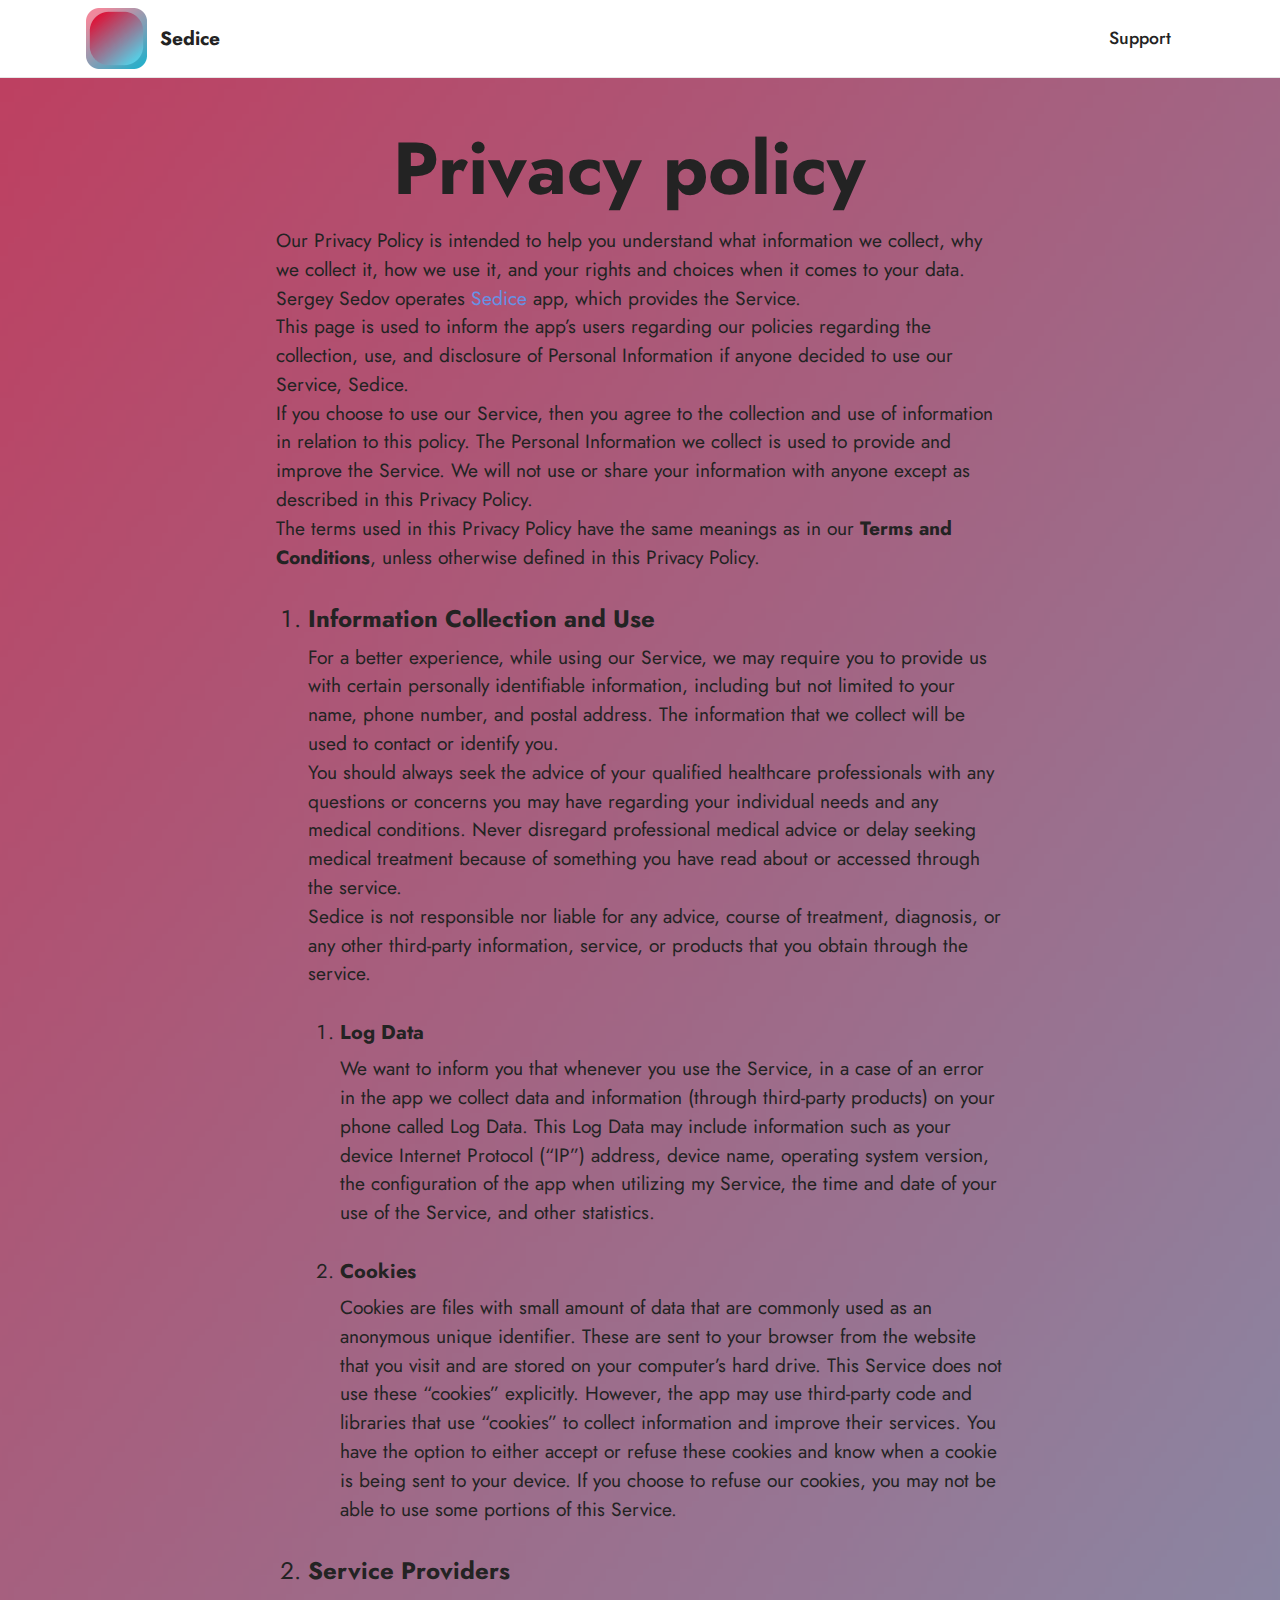
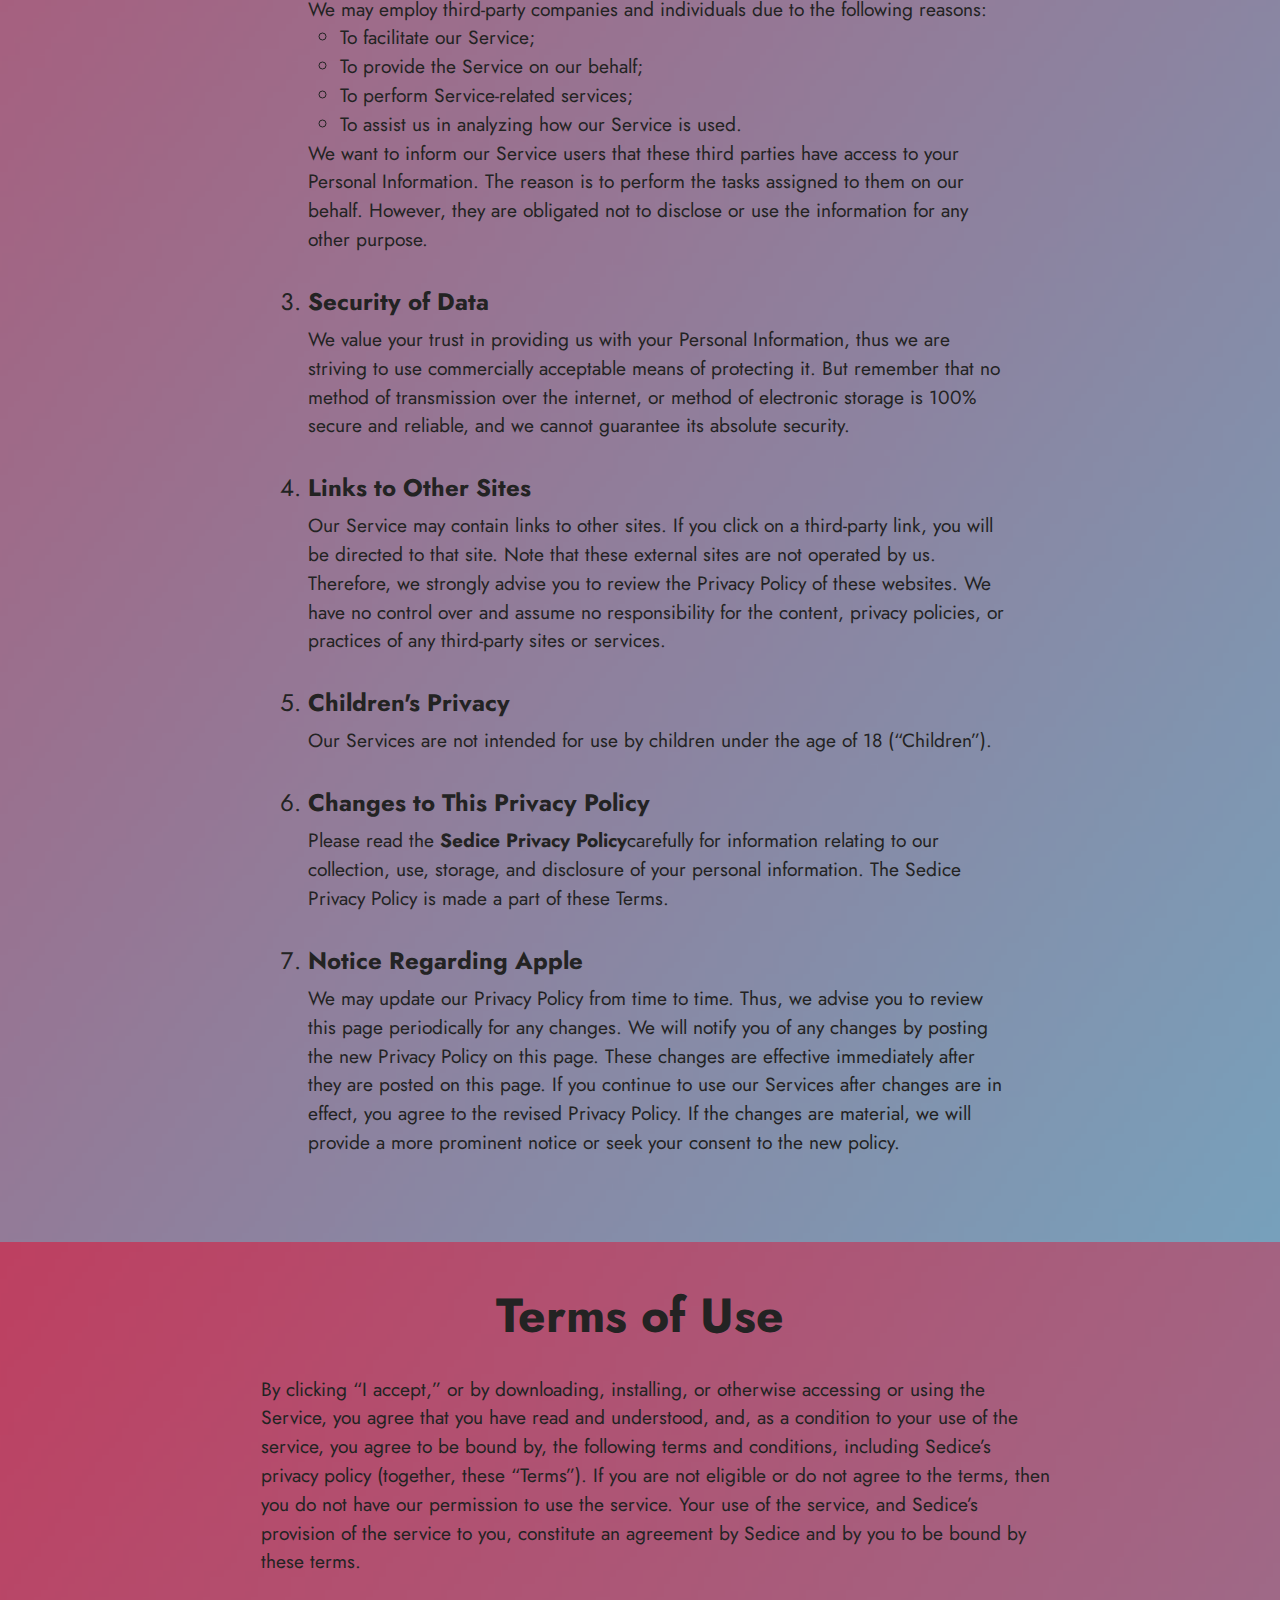
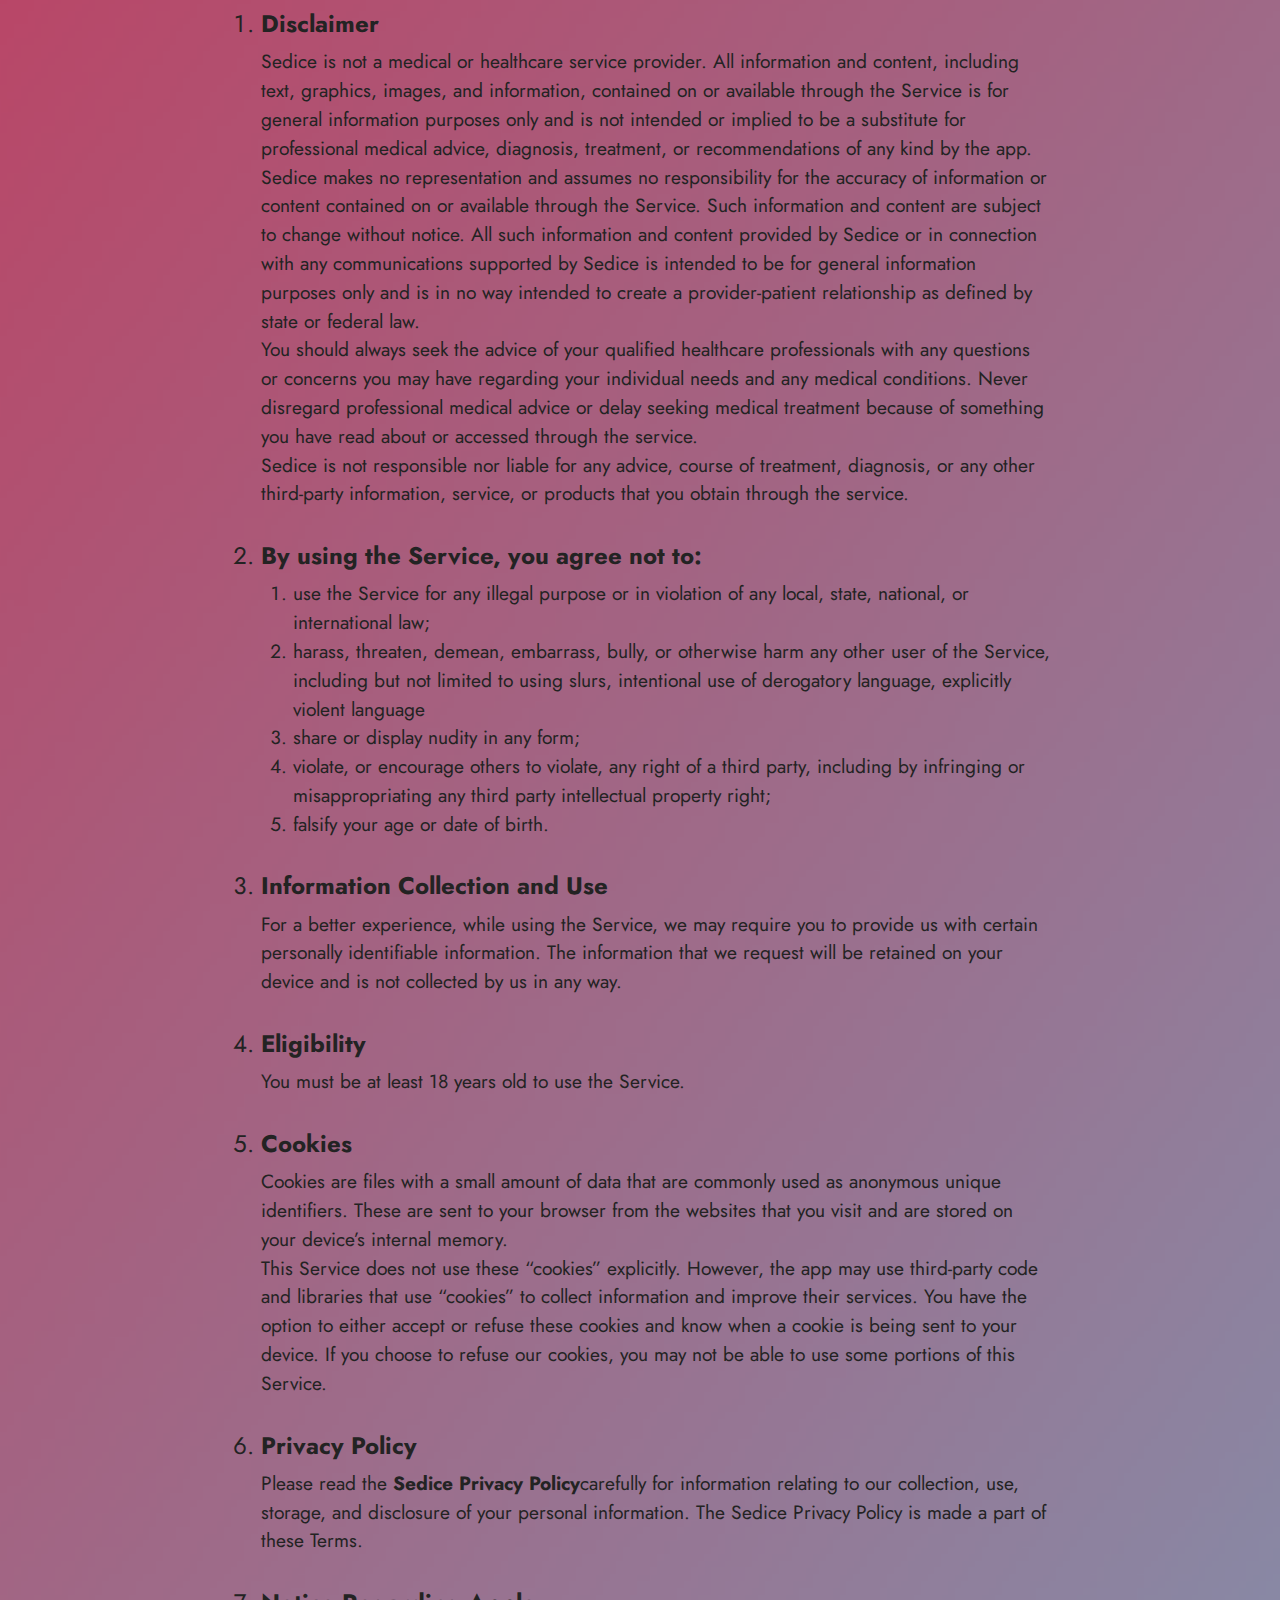
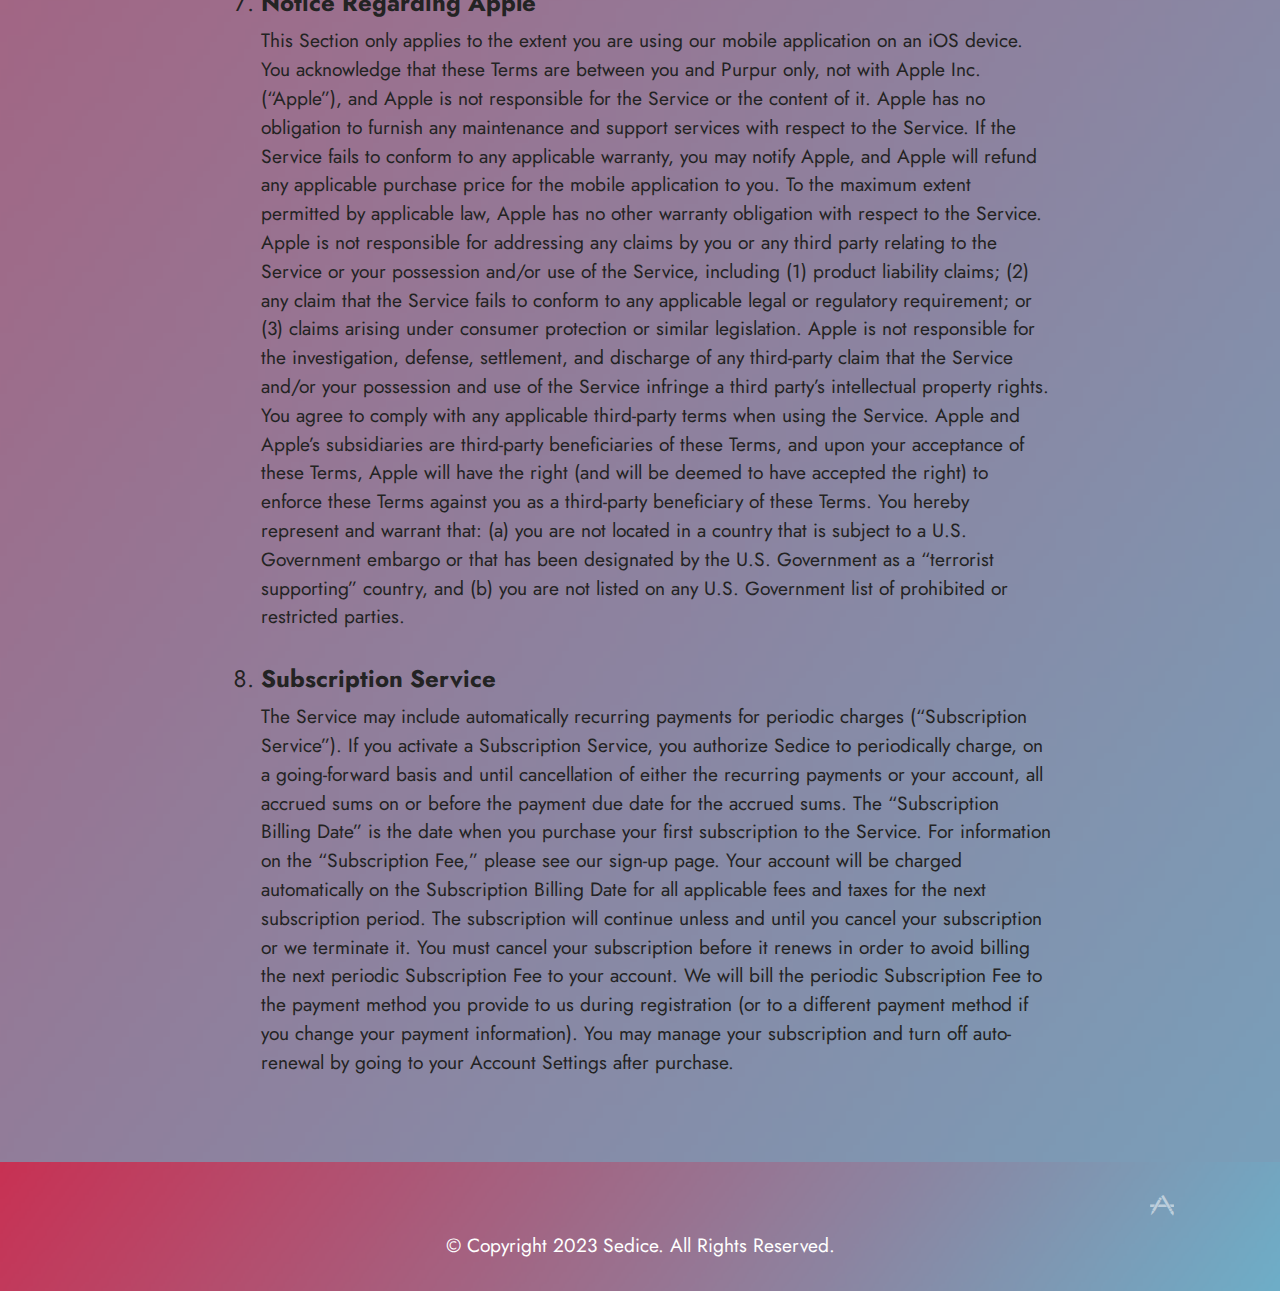
==== commit b61bb35c: "add support page" ====
--- a/conditions.html
+++ b/conditions.html
@@ -1,20 +1,19 @@
 <!DOCTYPE html>
 <html  >
 <head>
-  <!-- Site made with Mobirise Website Builder v5.6.11, https://mobirise.com -->
   <meta charset="UTF-8">
   <meta http-equiv="X-UA-Compatible" content="IE=edge">
   <meta name="generator" content="Mobirise v5.6.11, mobirise.com">
   <meta name="twitter:card" content="summary_large_image"/>
   <meta name="twitter:image:src" content="">
   <meta property="og:image" content="">
-  <meta name="twitter:title" content="Privacy">
+  <meta name="twitter:title" content="Conditions">
   <meta name="viewport" content="width=device-width, initial-scale=1, minimum-scale=1">
   <link rel="shortcut icon" href="assets/images/appicon-128x128.png" type="image/x-icon">
   <meta name="description" content="">
   
   
-  <title>Privacy</title>
+  <title>Conditions</title>
   <link rel="stylesheet" href="assets/bootstrap/css/bootstrap.min.css">
   <link rel="stylesheet" href="assets/bootstrap/css/bootstrap-grid.min.css">
   <link rel="stylesheet" href="assets/bootstrap/css/bootstrap-reboot.min.css">
@@ -53,7 +52,7 @@
                 </div>
             </button>
             <div class="collapse navbar-collapse" id="navbarSupportedContent">
-                <ul class="navbar-nav nav-dropdown nav-right" data-app-modern-menu="true"><li class="nav-item"><a class="nav-link link text-black text-primary show display-4" href="conditions.html">Conditions<br></a></li></ul>
+                <ul class="navbar-nav nav-dropdown nav-right" data-app-modern-menu="true"><li class="nav-item"><a class="nav-link link text-black text-primary show display-4" href="support.html">Support<br></a></li></ul>
             </div>
         </div>
     </nav>
